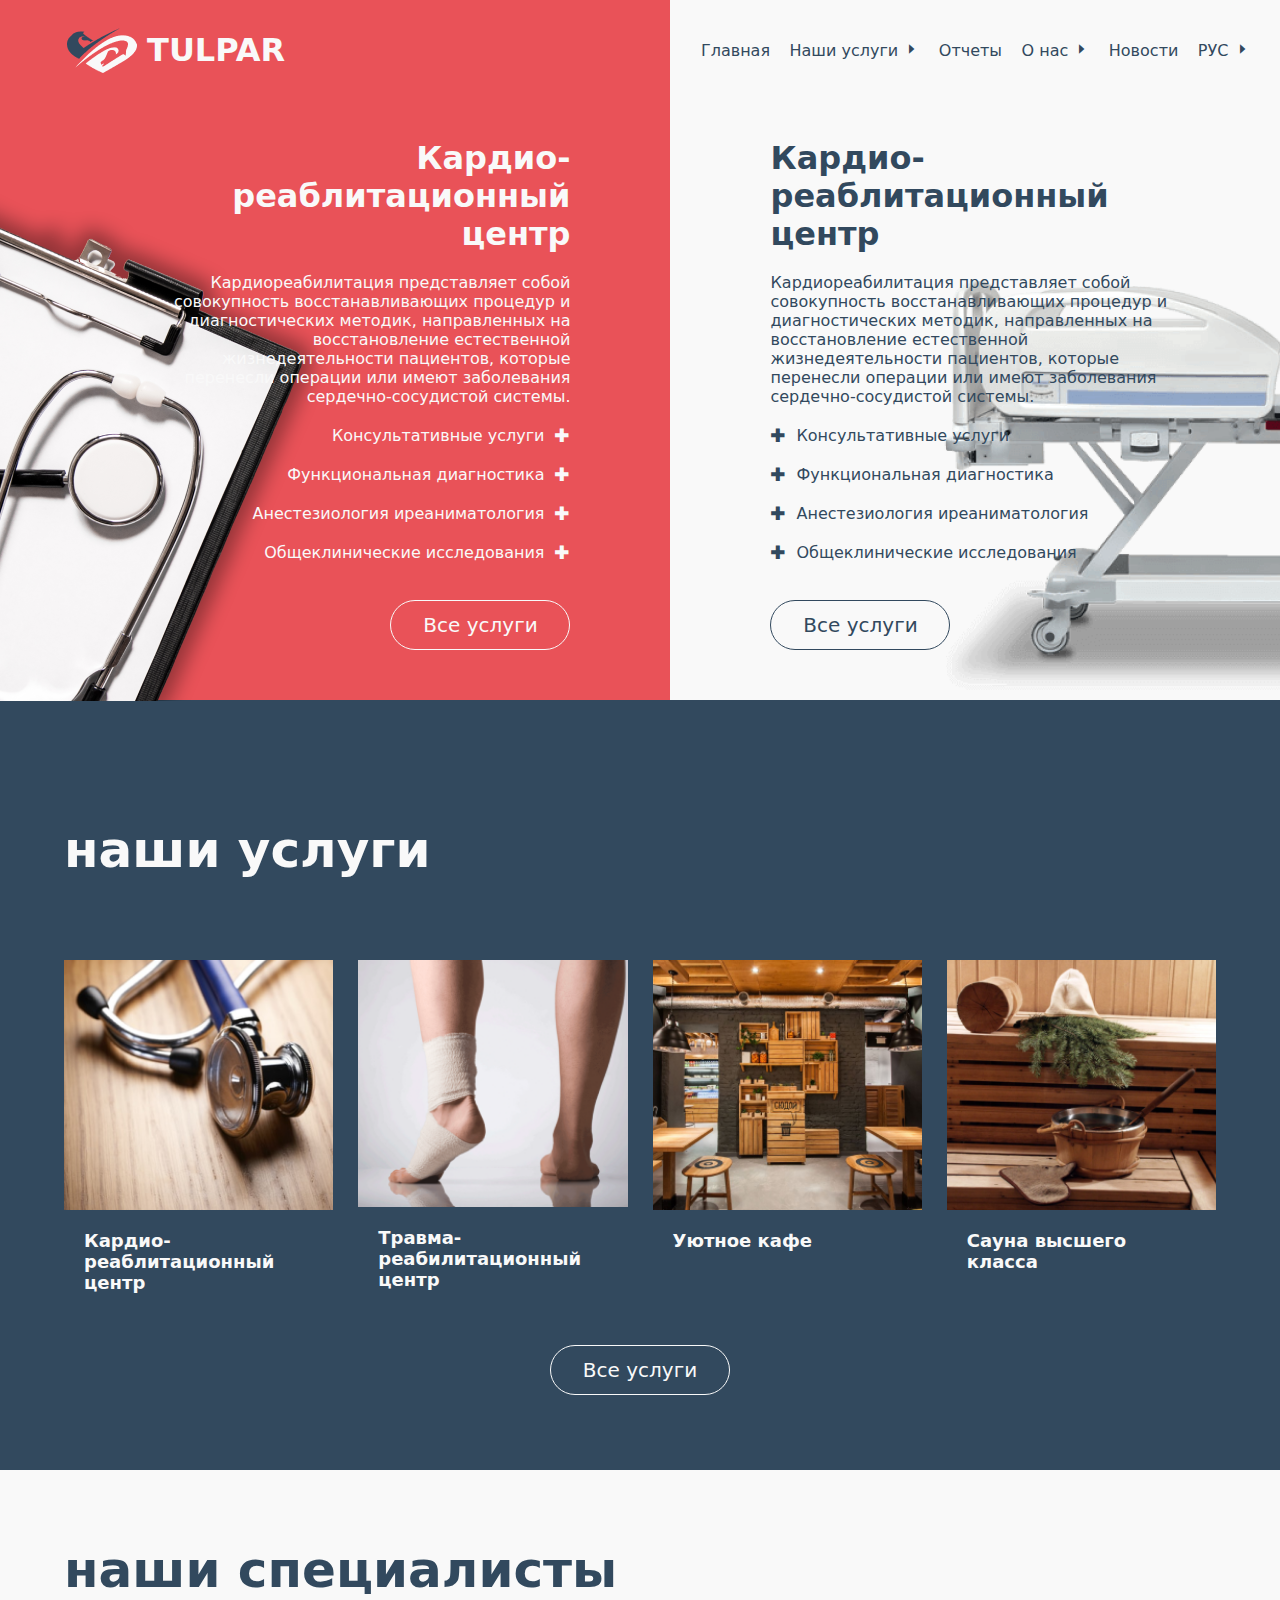
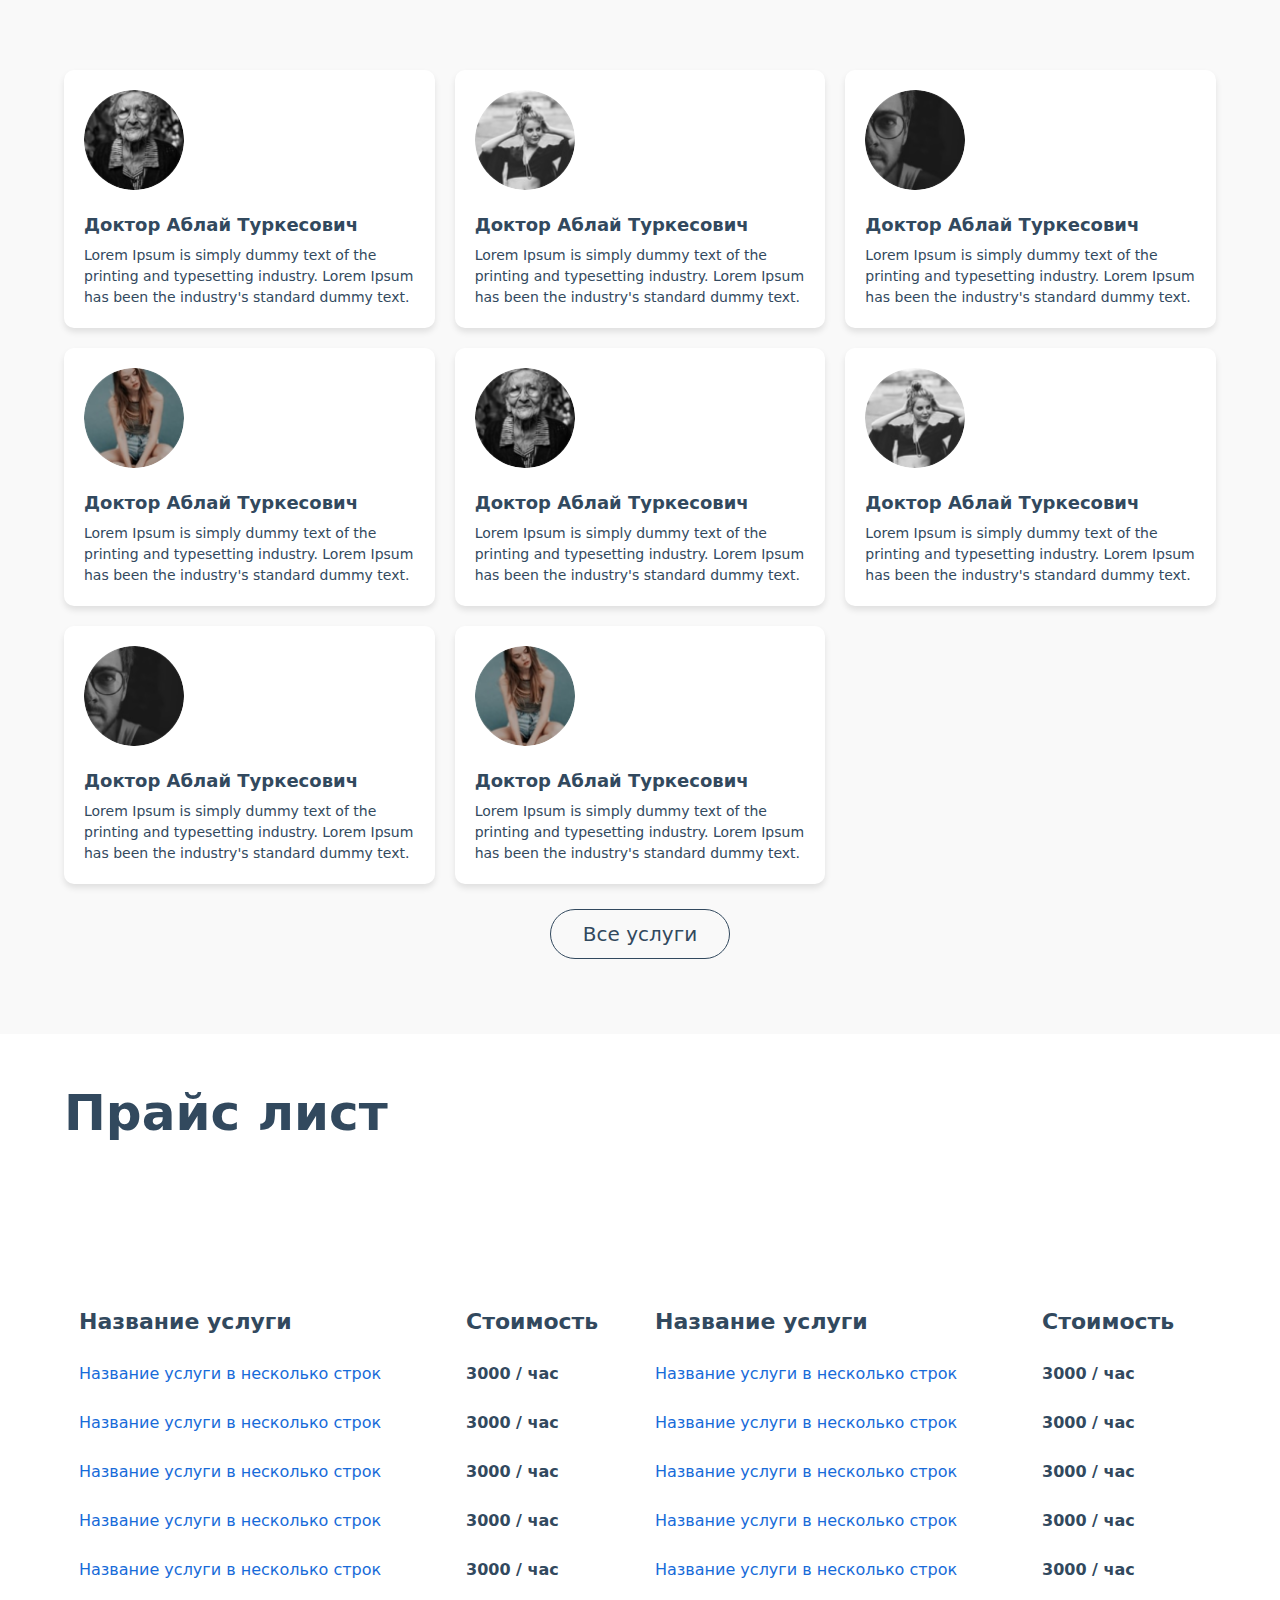
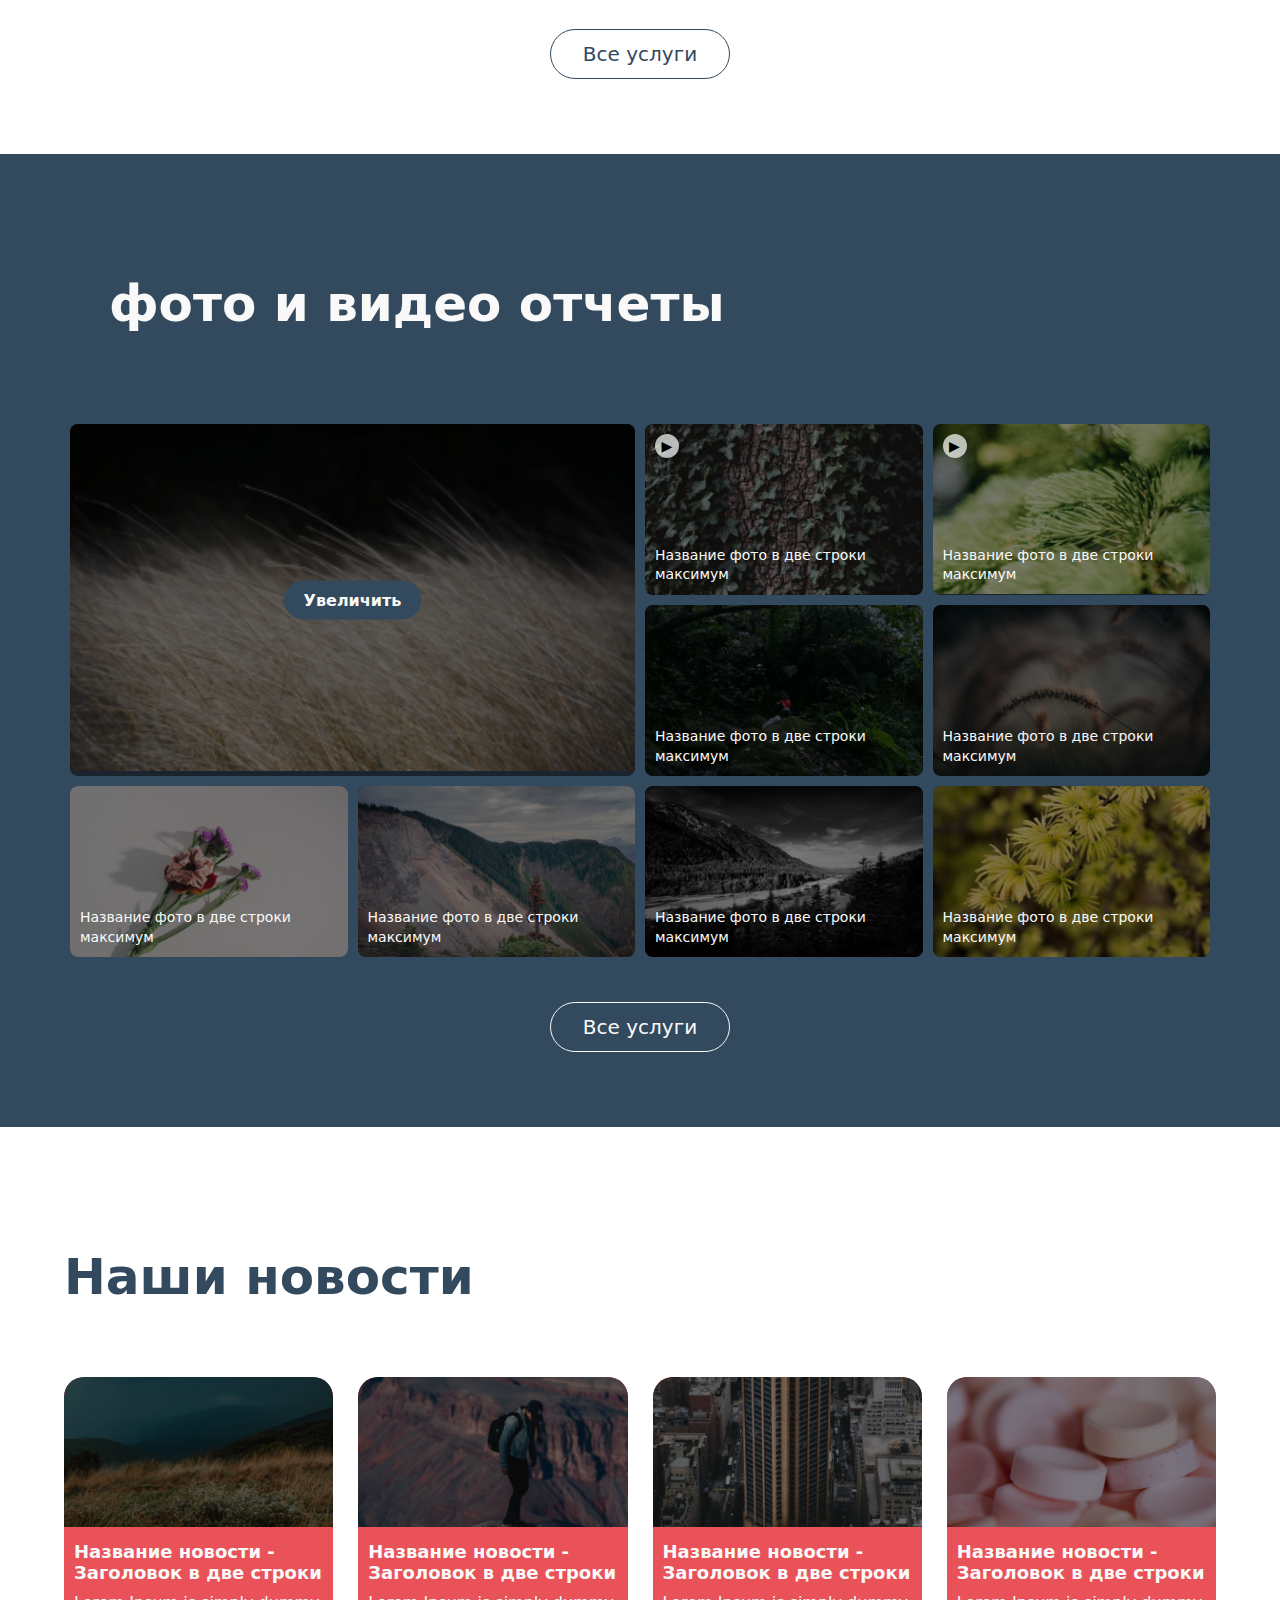
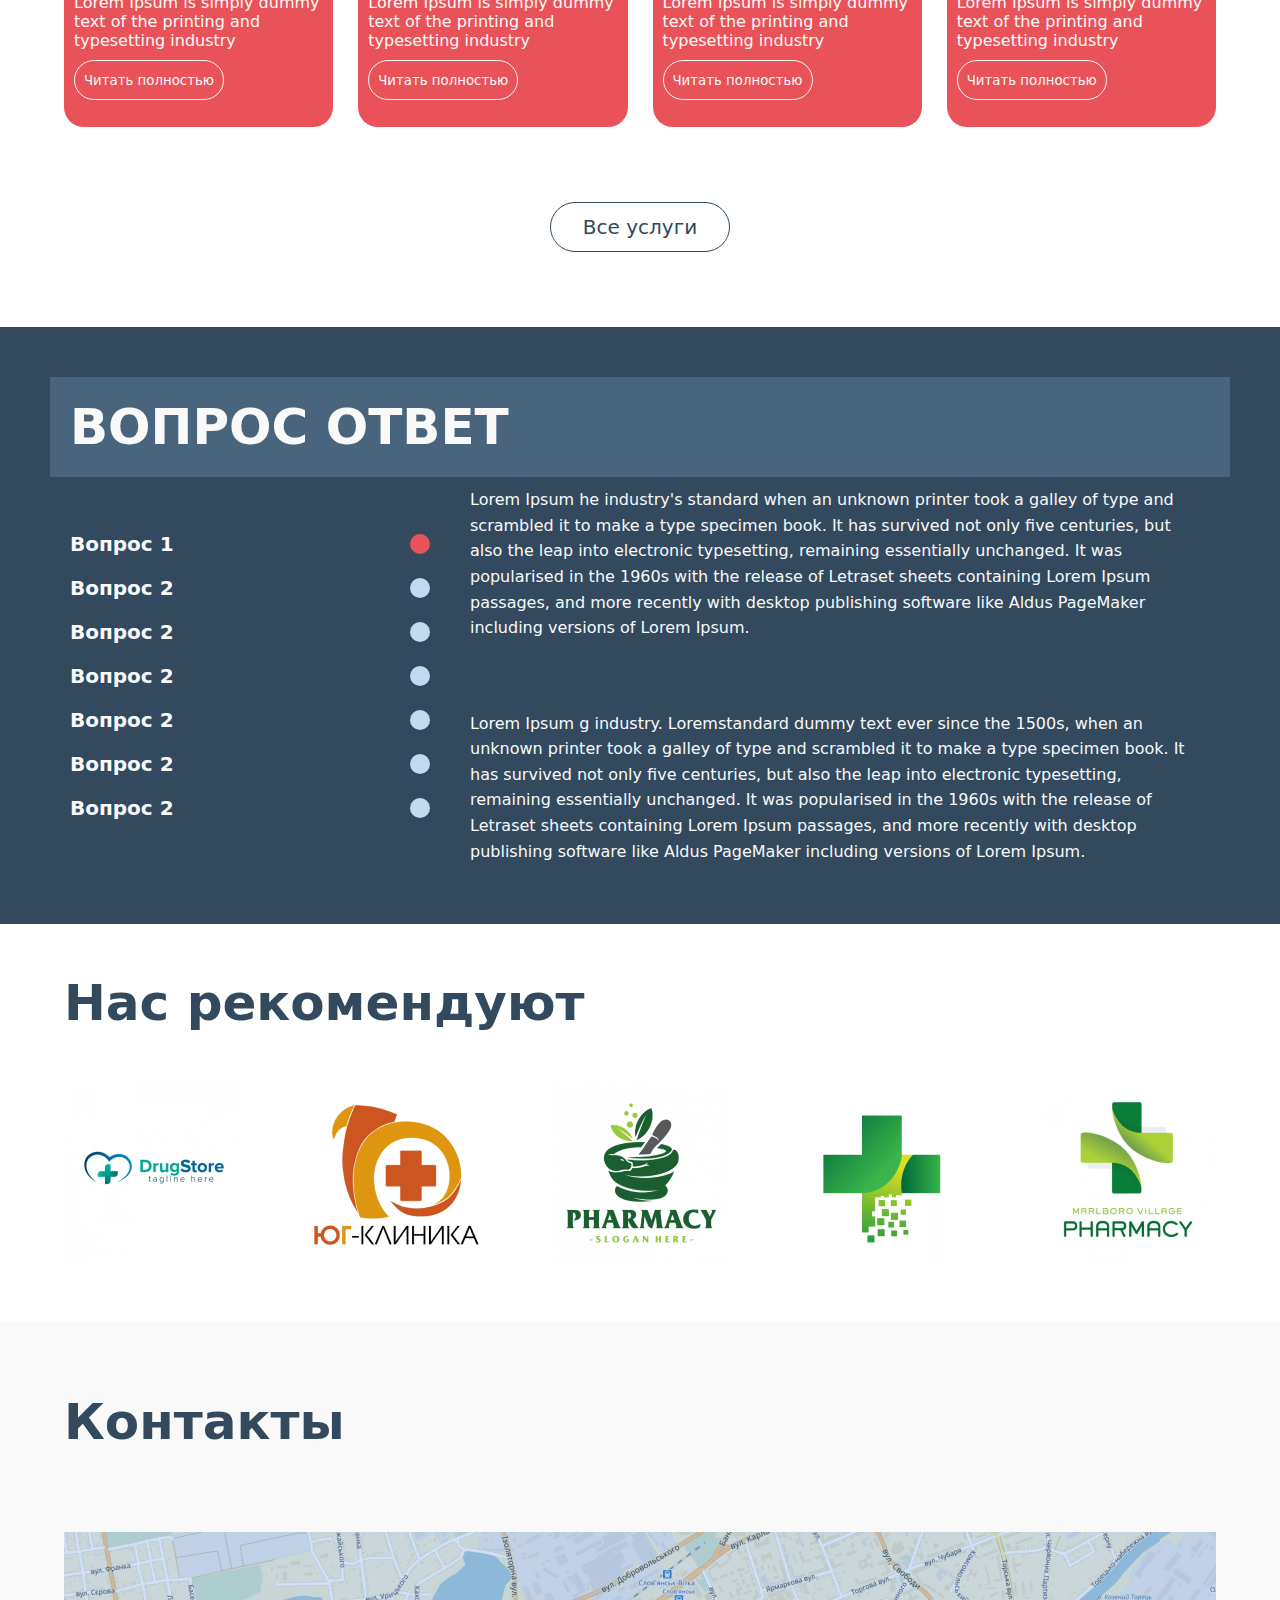
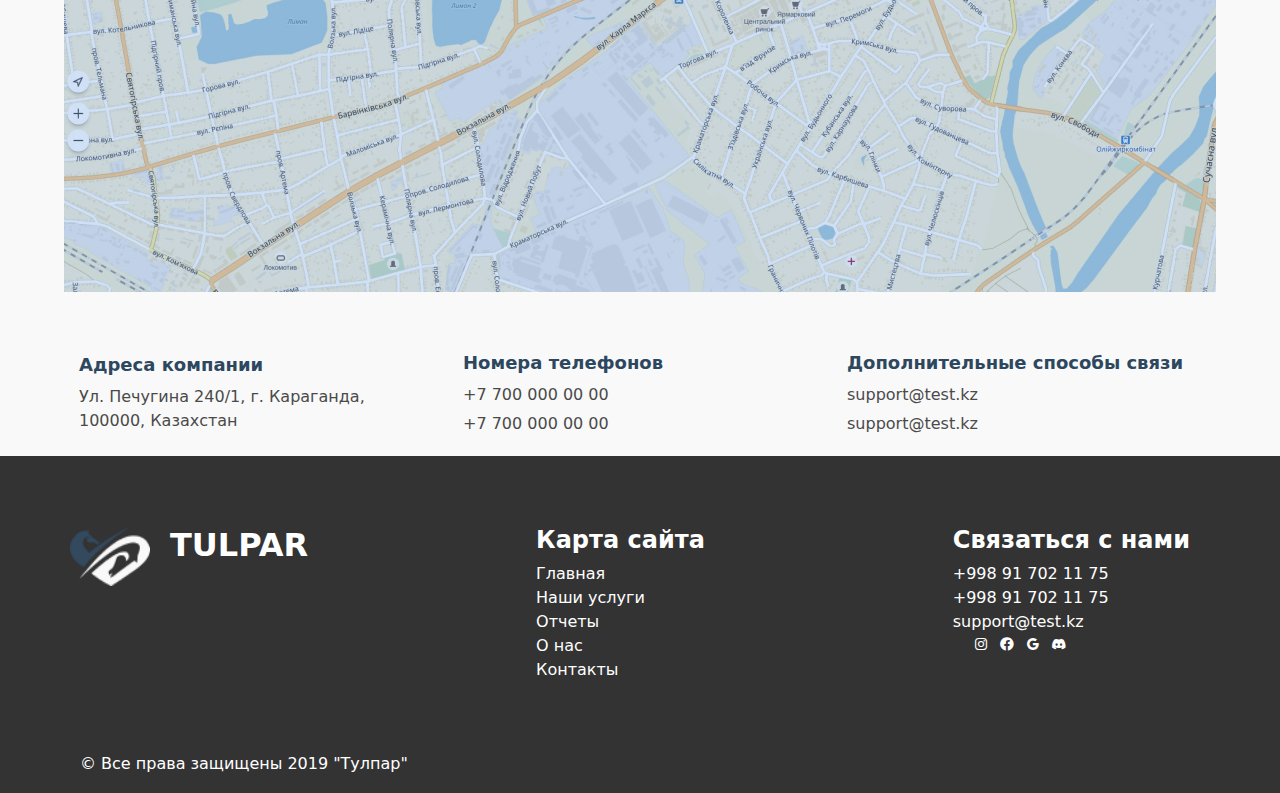
==== html/index.html @ 7dfa90ee "coment" ====
<!DOCTYPE html>
<html lang="en">

<head>
    <meta charset="UTF-8">
    <meta name="viewport" content="width=device-width, initial-scale=1.0">
    <title>TULPAR</title>
    <link rel="stylesheet" href="../css/main.css">
    <link rel="stylesheet" href="../css/header.css">
    <link rel="stylesheet" href="../css/head.css">
    <link rel="stylesheet" href="../css/footer.css">
    <link href='https://unpkg.com/boxicons@2.1.4/css/boxicons.min.css' rel='stylesheet'>
</head>

<body>

    <div class="headre-section placer">
        <div class="header-left-part placer">
            <img class="position-img" src="../img/header/head-book-img.png" alt="">
            <div class="header-left-part-head placer">
                <img src="../img/header/header-logo-img.png" alt="">
                <h1>TULPAR</h1>
            </div>
            <div class="header-left-part-main placer">
                <h1>
                    Кардио-реаблитационный <br>
                    центр
                </h1>
                <p>
                    Кардиореабилитация представляет собой <br>
                    совокупность восстанавливающих процедур и <br>
                    диагностических методик, направленных на <br>
                    восстановление естественной <br>
                    жизнедеятельности пациентов, которые <br>
                    перенесли операции или имеют заболевания <br>
                    сердечно-сосудистой системы.
                </p>
                <div class="header-left-part-main-p placer">Консультативные услуги<i class='bx bx-plus-medical'></i>
                </div>
                <div class="header-left-part-main-p placer">Функциональная диагностика<i class='bx bx-plus-medical'></i>
                </div>
                <div class="header-left-part-main-p placer">Анестезиология иреаниматология<i
                        class='bx bx-plus-medical'></i></div>
                <div class="header-left-part-main-p placer">Общеклинические исследования<i
                        class='bx bx-plus-medical'></i></div>
            </div>
            <div class="header-left-part-footer">
                <button class="header-left-part-footer-btn">
                    Все услуги
                </button>
            </div>
        </div>
        <div class="header-right-part placer">
            <img class="position-img" src="../img/header/head-table-img.png" alt="">
            <div class="header-right-part-header">
                <ul class="placer">
                    <a href="">Главная</a>
                    <a href="">Наши услуги <span><i class='bx bx-caret-right'></i></span></a>
                    <a href="">Отчеты</a>
                    <a href="">О нас <span><i class='bx bx-caret-right'></i></span></a>
                    <a href="">Новости</a>
                    <a href="">РУС <span><i class='bx bx-caret-right'></i></span></a>
                </ul>
            </div>
            <div class="header-right-part-main placer">
                <h1>
                    Кардио-реаблитационный <br>
                    центр
                </h1>
                <p>
                    Кардиореабилитация представляет собой <br>
                    совокупность восстанавливающих процедур и <br>
                    диагностических методик, направленных на <br>
                    восстановление естественной <br>
                    жизнедеятельности пациентов, которые <br>
                    перенесли операции или имеют заболевания <br>
                    сердечно-сосудистой системы.
                </p>
                <div class="header-right-part-main-p placer"><i class='bx bx-plus-medical'></i>Консультативные услуги
                </div>
                <div class="header-right-part-main-p placer"><i class='bx bx-plus-medical'></i>Функциональная
                    диагностика</div>
                <div class="header-right-part-main-p placer"><i class='bx bx-plus-medical'></i>Анестезиология
                    иреаниматология</div>
                <div class="header-right-part-main-p placer"><i class='bx bx-plus-medical'></i>Общеклинические
                    исследования</div>
            </div>
            <div class="header-right-part-footer">
                <button class="header-right-part-footer-btn">
                    Все услуги
                </button>
            </div>
        </div>
    </div>

    <main class="placer">
        <section class="our-services">
            <div class="our-services-header placer">
                <h1>
                    наши услуги
                </h1>
            </div>
            <div class="our-services-main placer">
                <div class="our-services-main-cards">
                    <img src="../img/services-img/kardio-servise-img.png" alt="">
                    <h1>
                        Кардио-реаблитационный<br>
                        центр
                    </h1>
                </div>
                <div class="our-services-main-cards">
                    <img src="../img/services-img/travma-servise-img.png" alt="">
                    <h1>
                        Травма-реабилитационный <br>
                        центр
                    </h1>
                </div>
                <div class="our-services-main-cards">
                    <img src="../img/services-img/Rectangle 52.png" alt="">
                    <h1>
                        Уютное кафе
                    </h1>
                </div>
                <div class="our-services-main-cards">
                    <img src="../img/services-img/sauna-servise-img.png" alt="">
                    <h1>
                        Сауна высшего класса
                    </h1>
                </div>
            </div>
            <div class="our-services-footer placer">
                <button class="our-services-footer-btn">
                    Все услуги
                </button>
            </div>
        </section>
        <section class="about-all-doctors">
            <div class="about-all-doctors-header placer">
                <h1>
                    наши специалисты
                </h1>
            </div>
            <div class="team-container">
                <div class="team-card">
                    <img src="../img/persons-img/Ellipse 11.png" alt="Profile">
                    <h3>Доктор Аблай Туркесович</h3>
                    <p>Lorem Ipsum is simply dummy text of the printing and typesetting industry. Lorem Ipsum has been
                        the industry's standard dummy text.</p>
                </div>
                <div class="team-card">
                    <img src="../img/persons-img/Ellipse 12.png" alt="Profile">
                    <h3>Доктор Аблай Туркесович</h3>
                    <p>Lorem Ipsum is simply dummy text of the printing and typesetting industry. Lorem Ipsum has been
                        the industry's standard dummy text.</p>
                </div>
                <div class="team-card">
                    <img src="../img/persons-img/Ellipse 13.png" alt="Profile">
                    <h3>Доктор Аблай Туркесович</h3>
                    <p>Lorem Ipsum is simply dummy text of the printing and typesetting industry. Lorem Ipsum has been
                        the industry's standard dummy text.</p>
                </div>
                <div class="team-card">
                    <img src="../img/persons-img/Ellipse 14.png" alt="Profile">
                    <h3>Доктор Аблай Туркесович</h3>
                    <p>Lorem Ipsum is simply dummy text of the printing and typesetting industry. Lorem Ipsum has been
                        the industry's standard dummy text.</p>
                </div>
                <div class="team-card">
                    <img src="../img/persons-img/Ellipse 11.png" alt="Profile">
                    <h3>Доктор Аблай Туркесович</h3>
                    <p>Lorem Ipsum is simply dummy text of the printing and typesetting industry. Lorem Ipsum has been
                        the industry's standard dummy text.</p>
                </div>
                <div class="team-card">
                    <img src="../img/persons-img/Ellipse 12.png" alt="Profile">
                    <h3>Доктор Аблай Туркесович</h3>
                    <p>Lorem Ipsum is simply dummy text of the printing and typesetting industry. Lorem Ipsum has been
                        the industry's standard dummy text.</p>
                </div>
                <div class="team-card">
                    <img src="../img/persons-img/Ellipse 13.png" alt="Profile">
                    <h3>Доктор Аблай Туркесович</h3>
                    <p>Lorem Ipsum is simply dummy text of the printing and typesetting industry. Lorem Ipsum has been
                        the industry's standard dummy text.</p>
                </div>
                <div class="team-card">
                    <img src="../img/persons-img/Ellipse 14.png" alt="Profile">
                    <h3>Доктор Аблай Туркесович</h3>
                    <p>Lorem Ipsum is simply dummy text of the printing and typesetting industry. Lorem Ipsum has been
                        the industry's standard dummy text.</p>
                </div>
            </div>
            <div class="about-all-doctors-footer placer">
                <button class="about-all-doctors-footer-btn">
                    Все услуги
                </button>
            </div>
        </section>
        <section class="Price-list">
            <div class="Price-list-header">
                <h1>
                    Прайс лист
                </h1>
            </div>
            <div class="Price-list-main ">
                <div class="table-container">
                    <table class="service-table">
                        <thead>
                            <tr>
                                <th>Название услуги</th>
                                <th>Стоимость</th>
                            </tr>
                        </thead>
                        <tbody>
                            <tr>
                                <td>Название услуги в несколько строк</td>
                                <td class="price">3000 / час</td>
                            </tr>
                            <tr>
                                <td>Название услуги в несколько строк</td>
                                <td class="price">3000 / час</td>
                            </tr>
                            <tr>
                                <td>Название услуги в несколько строк</td>
                                <td class="price">3000 / час</td>
                            </tr>
                            <tr>
                                <td>Название услуги в несколько строк</td>
                                <td class="price">3000 / час</td>
                            </tr>
                            <tr>
                                <td>Название услуги в несколько строк</td>
                                <td class="price">3000 / час</td>
                            </tr>
                        </tbody>
                    </table>

                    <table class="service-table">
                        <thead>
                            <tr>
                                <th>Название услуги</th>
                                <th>Стоимость</th>
                            </tr>
                        </thead>
                        <tbody>
                            <tr>
                                <td>Название услуги в несколько строк</td>
                                <td class="price">3000 / час</td>
                            </tr>
                            <tr>
                                <td>Название услуги в несколько строк</td>
                                <td class="price">3000 / час</td>
                            </tr>
                            <tr>
                                <td>Название услуги в несколько строк</td>
                                <td class="price">3000 / час</td>
                            </tr>
                            <tr>
                                <td>Название услуги в несколько строк</td>
                                <td class="price">3000 / час</td>
                            </tr>
                            <tr>
                                <td>Название услуги в несколько строк</td>
                                <td class="price">3000 / час</td>
                            </tr>
                        </tbody>
                    </table>
                </div>
            </div>
            <div class="Price-list-footer placer">
                <button class="Price-list-footer-btn">
                    Все услуги
                </button>
            </div>
        </section>
        <section class="foto-and-video">
            <div class="foto-and-video-header placer">
                <h1>
                    фото и видео отчеты
                </h1>
            </div>
            <div class="foto-and-video-main">
                <div class="grid-container">
                    <div class="grid-item enlarged">
                        <img src="../img/foto and video ochot/Rectangle 53.png" alt="Image 1">
                        <div class="enlarge-button">Увеличить</div>
                    </div>
                    <div class="grid-item">
                        <img src="../img/foto and video ochot/Rectangle 59.png" alt="Image 2">
                        <div class="play-icon"></div>
                        <div class="content">Название фото в две строки максимум</div>
                    </div>
                    <div class="grid-item">
                        <img src="../img/foto and video ochot/Rectangle 58.png" alt="Image 3">
                        <div class="play-icon"></div>
                        <div class="content">Название фото в две строки максимум</div>
                    </div>
                    <div class="grid-item">
                        <img src="../img/foto and video ochot/Rectangle 57.png" alt="Image 4">
                        <div class="content">Название фото в две строки максимум</div>
                    </div>
                    <div class="grid-item">
                        <img src="../img/foto and video ochot/Rectangle 60.png" alt="Image 5">
                        <div class="content">Название фото в две строки максимум</div>
                    </div>
                    <div class="grid-item">
                        <img src="../img/foto and video ochot/Rectangle 61.png" alt="Image 6">
                        <div class="content">Название фото в две строки максимум</div>
                    </div>
                    <div class="grid-item">
                        <img src="../img/foto and video ochot/Rectangle 62.png" alt="Image 7">
                        <div class="content">Название фото в две строки максимум</div>
                    </div>
                    <div class="grid-item">
                        <img src="../img/foto and video ochot/Rectangle 63.png" alt="Image 8">
                        <div class="content">Название фото в две строки максимум</div>
                    </div>
                    <div class="grid-item">
                        <img src="../img/foto and video ochot/Rectangle 64.png" alt="Image 9">
                        <div class="content">Название фото в две строки максимум</div>
                    </div>
                </div>
            </div>
            <div class="foto-and-video-footer placer">
                <button class="foto-and-video-footer-btn">
                    Все услуги
                </button>
            </div>
        </section>
        <section class="news-section">
            <div class="news-section-header placer">
                <h1>
                    Наши новости
                </h1>
            </div>
            <div class="news-section-main placer">
                <div class="news-section-main-cards">
                    <div class="news-section-main-in-cards-head">
                        <img src="../img/news/Rectangle 50 (3).png" alt="">
                    </div>
                    <div class="news-section-main-in-cards-main">
                        <h1>
                            Название новости -
                            Заголовок в две строки
                        </h1>
                        <p>
                            Lorem Ipsum is simply dummy text of 
                            the printing and typesetting industry
                        </p>
                        <button class="news-section-main-in-cards-main-btn">
                                Читать полностью
                        </button>
                    </div>
                </div>
                <div class="news-section-main-cards">
                    <div class="news-section-main-in-cards-head">
                        <img src="../img/news/Rectangle 50 (1).png" alt="">
                    </div>
                    <div class="news-section-main-in-cards-main">
                        <h1>
                            Название новости -
                            Заголовок в две строки
                        </h1>
                        <p>
                            Lorem Ipsum is simply dummy text of 
                            the printing and typesetting industry
                        </p>
                        <button class="news-section-main-in-cards-main-btn">
                                Читать полностью
                        </button>
                    </div>
                </div>
                <div class="news-section-main-cards">
                    <div class="news-section-main-in-cards-head">
                        <img src="../img/news/Rectangle 50 (2).png" alt="">
                    </div>
                    <div class="news-section-main-in-cards-main">
                        <h1>
                            Название новости -
                            Заголовок в две строки
                        </h1>
                        <p>
                            Lorem Ipsum is simply dummy text of 
                            the printing and typesetting industry
                        </p>
                        <button class="news-section-main-in-cards-main-btn">
                                Читать полностью
                        </button>
                    </div>
                </div>
                <div class="news-section-main-cards">
                    <div class="news-section-main-in-cards-head">
                        <img src="../img/news/Rectangle 50.png" alt="">
                    </div>
                    <div class="news-section-main-in-cards-main">
                        <h1>
                            Название новости -
                            Заголовок в две строки
                        </h1>
                        <p>
                            Lorem Ipsum is simply dummy text of 
                            the printing and typesetting industry
                        </p>
                        <button class="news-section-main-in-cards-main-btn">
                                Читать полностью
                        </button>
                    </div>
                </div>
            </div>
            <div class="news-section-footer placer">
                <button class="Price-list-footer-btn">
                    Все услуги
                </button>
            </div>
        </section>
        <section class="question-and-ansvers">
                <div class="question-and-ansvers-header placer">
                    <h1>
                        ВОПРОС ОТВЕТ
                    </h1>
                </div>
                <div class="question-and-ansvers-main placer">
                    <div class="questions">
                        <div class="question">
                            <span>Вопрос 1</span>
                            <span class="icon red"></span>
                        </div>
                        <div class="question">
                            <span>Вопрос 2</span>
                            <span class="icon gray"></span>
                        </div>
                        <div class="question">
                            <span>Вопрос 2</span>
                            <span class="icon gray"></span>
                        </div>
                        <div class="question">
                            <span>Вопрос 2</span>
                            <span class="icon gray"></span>
                        </div>
                        <div class="question">
                            <span>Вопрос 2</span>
                            <span class="icon gray"></span>
                        </div>
                        <div class="question">
                            <span>Вопрос 2</span>
                            <span class="icon gray"></span>
                        </div>
                        <div class="question">
                            <span>Вопрос 2</span>
                            <span class="icon gray"></span>
                        </div>
                    </div>
                    <div class="answers">
                        <p>Lorem Ipsum he industry's standard  when an unknown printer took a galley of type and scrambled it to make a type specimen book. It has survived not only five centuries, but also the leap into electronic typesetting, remaining essentially unchanged. It was popularised in the 1960s with the release of Letraset sheets containing Lorem Ipsum passages, and more recently with desktop publishing software like Aldus PageMaker including versions of Lorem Ipsum.</p>
                        <p>Lorem Ipsum g industry. Loremstandard dummy text ever since the 1500s, when an unknown printer took a galley of type and scrambled it to make a type specimen book. It has survived not only five centuries, but also the leap into electronic typesetting, remaining essentially unchanged. It was popularised in the 1960s with the release of Letraset sheets containing Lorem Ipsum passages, and more recently with desktop publishing software like Aldus PageMaker including versions of Lorem Ipsum.</p>
                    </div>
                </div>
        </section>
        <section class="We-are-recommended">
            <div class="We-are-recommended-header">
                <h1>
                    Нас рекомендуют
                </h1>
            </div>
            <div class="We-are-recommended-main placer">
                <img src="../img/recomend/image 2 (1).png" alt="">
                <img src="../img/recomend/image 3.png" alt="">
                <img src="../img/recomend/image 4.png" alt="">
                <img src="../img/recomend/image 5 (2).png" alt="">
                <img src="../img/recomend/image 6.png" alt="">
            </div>
        </section>
        <section class="map">
            <div class="map-header placer">
                <h1>
                    Контакты
                </h1>
            </div>
            <div class="map-main">
                <img src="../img/map/Rectangle 39.png" alt="">
            </div>
            <div class="map-footer placer">
                <div class="contact-container placer">
                    <div class="contact-column">
                        <h3>Адреса компании</h3>
                        <p>Ул. Печугина 240/1, г. Караганда,<br>100000, Казахстан</p>
                    </div>
                    <div class="contact-column">
                        <h3>Номера телефонов</h3>
                        <p>+7 700 000 00 00</p>
                        <p>+7 700 000 00 00</p>
                    </div>
                    <div class="contact-column">
                        <h3>Дополнительные способы связи</h3>
                        <p>support@test.kz</p>
                        <p>support@test.kz</p>
                    </div>
                </div>
            </div>
        </section>
    </main>

    <footer class="placer">
        <div class="container">
            <div class="logo">
                <img src="../img/header/header-logo-img.png" alt="Tulpar Logo">
                <h1>TULPAR</h1>
            </div>
            <div class="site-map">
                <h2>Карта сайта</h2>
                <ul>
                    <li><a href="#">Главная</a></li>
                    <li><a href="#">Наши услуги</a></li>
                    <li><a href="#">Отчеты</a></li>
                    <li><a href="#">О нас</a></li>
                    <li><a href="#">Контакты</a></li>
                </ul>
            </div>
            <div class="contact">
                <h2>Связаться с нами</h2>
                <ul>
                    <li><a href="tel:+">+998 91 702 11 75</a></li>
                    <li><a href="tel:+77000000000">+998 91 702 11 75</a></li>
                    <li><a href="mailto:support@test.kz">support@test.kz</a></li>
                </ul>
                <div class="social-media">
                    <ul>
                        <li><a href="#"><i class='bx bxl-instagram'></i></a></li>
                        <li><a href="#"><i class='bx bxl-facebook-circle'></i></a></li>
                        <li><a href="#"><i class='bx bxl-google'></i></a></li>
                        <li><a href="#"><i class='bx bxl-discord-alt'></i></a></li>
                    </ul>
                </div>
            </div>
        </div>
        <div class="copyright">
            <p>&copy; Все права защищены 2019 "Тулпар"</p>
        </div>
    </footer>
    </footer>

</body>

</html>
---- css/main.css ----
* {
    margin: 0;
    padding: 0;
    box-sizing: border-box;
    font-family: system-ui, -apple-system, BlinkMacSystemFont, 'Segoe UI', Roboto, Oxygen, Ubuntu, Cantarell, 'Open Sans', 'Helvetica Neue', sans-serif;
}

:root {
    --color-white-1: #F9F9F9;
    --color-white-2: #F3F5FA;
    --color-white-3: #C5D9F3;
    --color-red-1: #E95258;
    --color-lightr-blue: #49647D;
    --color-darck-blue-1: #32495E;
    --color-darck-blue-3: #176BD9;
    --color-liner-1: linear-gradient(0deg #222AE2, 100deg #00D1FF);
    --color-liner-2: linear-gradient(0deg #1D44A0, 100deg #99DBFF);
}

.placer {
    display: flex;
    align-items: center;
    justify-content: center;
}

/*   FATHER CLASS START */

.our-services {
    max-width: 1400px;
    width: 100%;
    height: auto;
    padding: 50px 0px;
    justify-content: space-between;
    background-color: var(--color-darck-blue-1);
}

.about-all-doctors,
.map {
    max-width: 1400px;
    width: 100%;
    background-color: var(--color-white-1);
    padding: 0px 0px 50px 0px;
}

.Price-list,
.news-section,
.We-are-recommended {
    max-width: 1400px;
    margin-top: 50px;
    width: 100%;
    padding: 0px 0px 50px 0px;
}

.foto-and-video,
.question-and-ansvers {
    max-width: 1400px;
    width: 100%;
    height: auto;
    padding: 50px 50px;
    display: flex;
    flex-direction: column;
    background-color: var(--color-darck-blue-1);
}

/*    FATHER CLASS END*/

/*     HEADER SECTION SATART    */

.our-services-header,
.foto-and-video-header,
.about-all-doctors-header,
.Price-list-header,
.news-section-header,
.We-are-recommended-header,
.map-header {
    width: 90%;
    height: 200px;
    justify-content: start;
    color: var(--color-white-1);
}

.question-and-ansvers-header{
    width: 100%;
    height: 100px;
    background-color: var(--color-lightr-blue);
    color: var(--color-white-1);
    justify-content: start;
    padding: 0px 20px;
}

.We-are-recommended-header{
    height: 100px;
}

.our-services-header h1,
.about-all-doctors-header h1,
.Price-list-header h1,
.foto-and-video-header h1,
.news-section-header h1,
.question-and-ansvers-header h1,
.We-are-recommended-header h1,
.map-header h1 {
    font-size: 50px;
}

.about-all-doctors-header h1,
.Price-list-header h1,
.news-section-header h1,
.We-are-recommended-header h1,
.map-header h1 {
    color: var(--color-darck-blue-1);
}

/*     HEADER SECTION END       */

/*     MAIN SECTION START       */

main {
    flex-direction: column;
}

.our-services-main,
.Price-list-main,
.news-section-main,
.We-are-recommended-main,
.map-main {
    width: 90%;
    height: auto;
    padding: 10px 0px;
    gap: 25px;
}

.news-section-main{
    padding: 0px 0px 50px;
}

.our-services-main-cards,
.news-section-main-cards {
    width: 300px;
    height: 350px;
    display: flex;
    flex-direction: column;
    position: relative;
}

.news-section-main-cards{
    background-color: var(--color-red-1);
}

.our-services-main-cards img,
.news-section-main-in-cards-head img,
.map-main img {
    object-fit: cover;
    width: 100%;
    height: 250px;
}

.map-main img{
    height: 360px;
}

.our-services-main-cards h1 {
    font-size: 18px;
    padding: 20px;
    color: var(--color-white-1);
}

.our-srvices-main-cards-zindex-2 h1 {
    width: 100%;
    height: 200px;
    background-color: red;
}

.question-and-ansvers-main {
    padding: 0px 20px;
    color: var(--color-white-1);
}

.We-are-recommended-main{
    justify-content: space-between;
}


/*     MAIN SECTION END         */

/*    FOOTER SECTION START      */

.our-services-footer,
.about-all-doctors-footer,
.about-all-doctors-footer,
.Price-list-footer,
.foto-and-video-footer,
.news-section-footer,
.map-footer {
    width: 100%;
    height: 100px;
}

.header-left-part-footer,
.header-right-part-footer {
    height: 100px;
    width: 100%;
    padding: 0px 100px;
}

.header-left-part-footer-btn,
.header-right-part-footer-btn,
.our-services-footer-btn,
.about-all-doctors-footer-btn,
.foto-and-video-footer-btn,
.Price-list-footer-btn {
    width: 180px;
    height: 50px;
    border: none;
    border: 1px solid var(--color-white-1);
    color: var(--color-white-1);
    background: none;
    border-radius: 25px;
    font-size: 20px;
    font-weight: 500;
    transition: 0.5s ease;
    cursor: pointer;
}

.header-right-part-footer-btn,
.about-all-doctors-footer-btn {
    color: var(--color-darck-blue-1);
    border: 1px solid var(--color-darck-blue-1);
}

.header-right-part-footer-btn:hover,
.about-all-doctors-footer-btn:hover,
.Price-list-footer-btn:hover {
    background-color: var(--color-darck-blue-1);
    color: var(--color-white-1);
}

.header-left-part-footer-btn:hover {
    background-color: var(--color-white-1);
    color: var(--color-red-1);
}

.our-services-footer-btn:hover,
.foto-and-video-footer-btn:hover {
    background-color: var(--color-white-1);
    color: var(--color-darck-blue-1);
}

/*    FOOTER SECTION END        */

section {
    display: flex;
    flex-direction: column;
    align-items: center;
    justify-self: center;
}

/*   price list main section start */

.team-container {
    display: grid;
    grid-template-columns: repeat(auto-fit, minmax(300px, 1fr));
    gap: 20px;
    width: 90%;
}

.team-card {
    background: #fff;
    border-radius: 10px;
    box-shadow: 0 4px 6px rgba(0, 0, 0, 0.1);
    padding: 20px;
    transition: transform 0.3s ease;
}

.team-card:hover {
    transform: translateY(-5px);
    cursor: pointer;
}

.team-card img {
    width: 100px;
    height: 100px;
    border-radius: 50%;
    object-fit: cover;
    margin-bottom: 10px;
}

.team-card h3 {
    font-size: 18px;
    margin: 10px 0;
    color: var(--color-darck-blue-1);
}

.team-card p {
    font-size: 14px;
    color: var(--color-darck-blue-1);
    line-height: 1.5;
}

.about-all-doctors-footer-btn,
.Price-list-footer-btn {
    border: 1px solid var(--color-darck-blue-1);
    color: var(--color-darck-blue-1);
    cursor: pointer;
}

.table-container {
    display: flex;
    justify-content: space-between;
}

.service-table {
    width: 100%;
    max-width: 50%;
    border-collapse: collapse;
    color: var(--color-darck-blue-1);
}

.service-table th,
.service-table td {
    flex: 1;
    padding: 15px;
    text-align: left;
}

.service-table th {
    font-size: 22px;
    font-weight: bold;
}

.service-table td {
    font-size: 16px;
    font-weight: 500;
    color: var(--color-darck-blue-3);
}

.service-table .price {
    font-weight: bold;
    color: var(--color-darck-blue-1);
}

/*   price list main section end */

/*   foto and video main section start*/

.grid-container {
    display: grid;
    grid-template-columns: repeat(4, 1fr);
    gap: 10px;
    padding: 20px;
}

.grid-item {
    position: relative;
    background: rgba(0, 0, 0, 0.5);
    border-radius: 8px;
    overflow: hidden;
}

.grid-item img {
    width: 100%;
    height: auto;
    display: block;
    filter: brightness(50%);
    transition: 0.5s ease;
}

.grid-item img:hover {
    filter: brightness(100%);
    cursor: pointer;
}

.grid-item .content {
    position: absolute;
    bottom: 10px;
    left: 10px;
    right: 10px;
    font-size: 14px;
    line-height: 1.4;
    color: var(--color-white-1);
}

.grid-item .play-icon {
    position: absolute;
    top: 10px;
    left: 10px;
    width: 24px;
    height: 24px;
    background-color: rgba(255, 255, 255, 0.7);
    border-radius: 50%;
    display: flex;
    align-items: center;
    justify-content: center;
}

.grid-item .play-icon::before {
    content: '▶';
    color: #000;
    font-size: 14px;
}

.grid-item.enlarged {
    grid-column: span 2;
    grid-row: span 2;
}

.grid-item.enlarged .enlarge-button {
    position: absolute;
    top: 50%;
    left: 50%;
    transform: translate(-50%, -50%);
    padding: 10px 20px;
    background: var(--color-darck-blue-1);
    border-radius: 20px;
    color: var(--color-white-1);
    font-size: 16px;
    font-weight: bold;
    text-align: center;
    cursor: pointer;
}

/*   foto and video mina section end  */

.news-section-main-cards{
    border-radius: 20px;
    transition: 0.5s ease;
}

.news-section-main-cards:hover{
    border-radius: 0px;
    margin-top: -10px;
}

.news-section-main-cards:hover .news-section-main-in-cards-head img{
    border-radius: 0px;
    height: 170px;
    filter: brightness(100%);
}

.news-section-main-in-cards-head img{
    height: 150px;
    filter: brightness(50%);
    transition: 0.5s ease;
    border-radius: 20px 20px 0px 0px;
}

.news-section-main-in-cards-main {
    color: var(--color-white-1);
    padding: 10px;
    display: flex;
    flex-direction: column;
    gap: 10px;
}

.news-section-main-in-cards-main h1{
    font-size: 18px;
}

.news-section-main-in-cards-main p{
    font-size: 16px;
}

.news-section-main-in-cards-main-btn{
    width: 150px;
    height: 40px;
    background: none;
    border: 1px solid var(--color-white-1);
    border-radius: 20px;
    color: var(--color-white-1);
    transition: 0.5s ease;
}

.news-section-main-in-cards-main-btn:hover{
    background-color: var(--color-white-1);
    color: var(--color-red-1);
    cursor: pointer;
}


.header {
    text-align: center;
    font-size: 24px;
    font-weight: bold;
    background-color: #3D5B78;
    padding: 15px;
    border-radius: 5px;
}

.content {
    display: flex;
    margin-top: 20px;
}

.questions {
    flex: 1;
    margin-right: 20px;
}

.answers {
    flex: 2;
    padding: 0px 20px;
    gap: 50px;
    display: flex;
    flex-direction: column;
}

.question {
    display: flex;
    justify-content: space-between;
    align-items: center;
    padding: 10px 0;
}

.question span{
    font-size: 20px;
    font-weight: 700;
}


.question .icon {
    width: 20px;
    height: 20px;
    border-radius: 50%;
    cursor: pointer;
    transition: 0.5s ease;
}

.question .icon:hover{
    transform: scale(2);
    background: var(--color-darck-blue-1);
}

.question .icon.red {
    background-color: var(--color-red-1);
}

.question .icon.gray {
    background-color: var(--color-white-3);
}

.answers p {
    margin: 10px 0;
    line-height: 1.6;
}

.contact-container {
    display: flex;
    justify-content: space-between;
    max-width: 1400px;
    width: 90%;
    margin: 50px auto;
    padding: 100px 0 20px 0;
    border-radius: 5px;
}

.contact-column {
    flex: 1;
    margin: 0 15px;
}

.contact-column h3 {
    font-size: 18px;
    color: #2D475F;
    margin-bottom: 10px;
}

.contact-column p {
    font-size: 16px;
    color: #4A4A4A;
    margin: 5px 0;
    line-height: 1.5;
}
---- css/header.css ----
.headre-section {
    width: 100%;
    height: 700px;
    max-width: 1400px;
    background-color: red;
    margin: auto;
    transition: 0.5s ease;
}

.header-left-part,
.header-right-part {
    flex: 1;
    height: 100%;
    background-color: var(--color-red-1);
    position: relative;
    transition: 0.5s ease;
}

.header-left-part:hover{
    flex: 1.1;
}

.header-right-part:hover{
    flex: 1.1;
}

.header-left-part .position-img {
    position: absolute;
    left: 0;
    top: 20.5%;
    z-index: 0;
}

.header-right-part .position-img {
    position: absolute;
    right: 0;
    top: 30%;
    z-index: 0;
}

.header-left-part {
    flex-direction: column;
    justify-content: space-between;
    align-items: end;
    text-align: end;
    color: var(--color-white-1);
}

.header-right-part {
    flex-direction: column;
    justify-content: space-between;
    background-color: var(--color-white-1);
}

.header-left-part-head,
header-right-part-head {
    width: 90%;
    height: 100px;
    gap: 10px;
    color: var(--color-white-1);
    justify-content: start;
}

.header-right-part-header {
    width: 90%;
    height: 100px;
}

.header-right-part-header ul {
    width: 100%;
    height: 100%;
    justify-content: space-between;
    align-items: center;
}

.header-right-part-header ul a {
    text-decoration: none;
    color: var(--color-darck-blue-1);
    font-weight: 500;
}
---- css/head.css ----
.header-left-part-main,
.header-right-part-main {
    align-items: end;
    flex-direction: column;
    gap: 20px;
    padding: 0px 100px;
    z-index: 1;
}

.header-right-part-main {
    align-items: start;
    width: 100%;
    color: var(--color-darck-blue-1);
}

.header-left-part-main-p,
.header-right-part-main-p {
    gap: 10px;
    font-weight: 200;
}
---- css/footer.css ----
footer {
    background-color: #333;
    color: #fff;
    padding: 20px 0;
    flex-direction: column;
}

.container {
    max-width: 1400px;
    width: 100%;
    padding: 50px 70px;
    margin: 0 auto;
    display: flex;
    justify-content: space-between;
}

.logo{
    display: flex;
    gap: 20px;
}

.logo img {
    width: 80px;
    height: 60px;
}

.site-map,
.contact,
.social-media {
    margin: 0 20px;
}

.site-map h2,
.contact h2 {
    margin-bottom: 10px;
}

.site-map ul,
.contact ul {
    list-style: none;
    padding: 0;
}

.site-map ul li,
.contact ul li {
    margin-bottom: 5px;
}

.site-map ul li a,
.contact ul li a {
    color: #fff;
    text-decoration: none;
}

.social-media ul {
    list-style: none;
    padding: 0;
    display: flex;
}

.social-media ul li {
    margin-right: 10px;
}

.social-media ul li a {
    color: #fff;
    text-decoration: none;
}

.copyright {
    max-width: 1400px;
    width: 100%;
    margin-top: 20px;
    padding: 0px 80px;
}
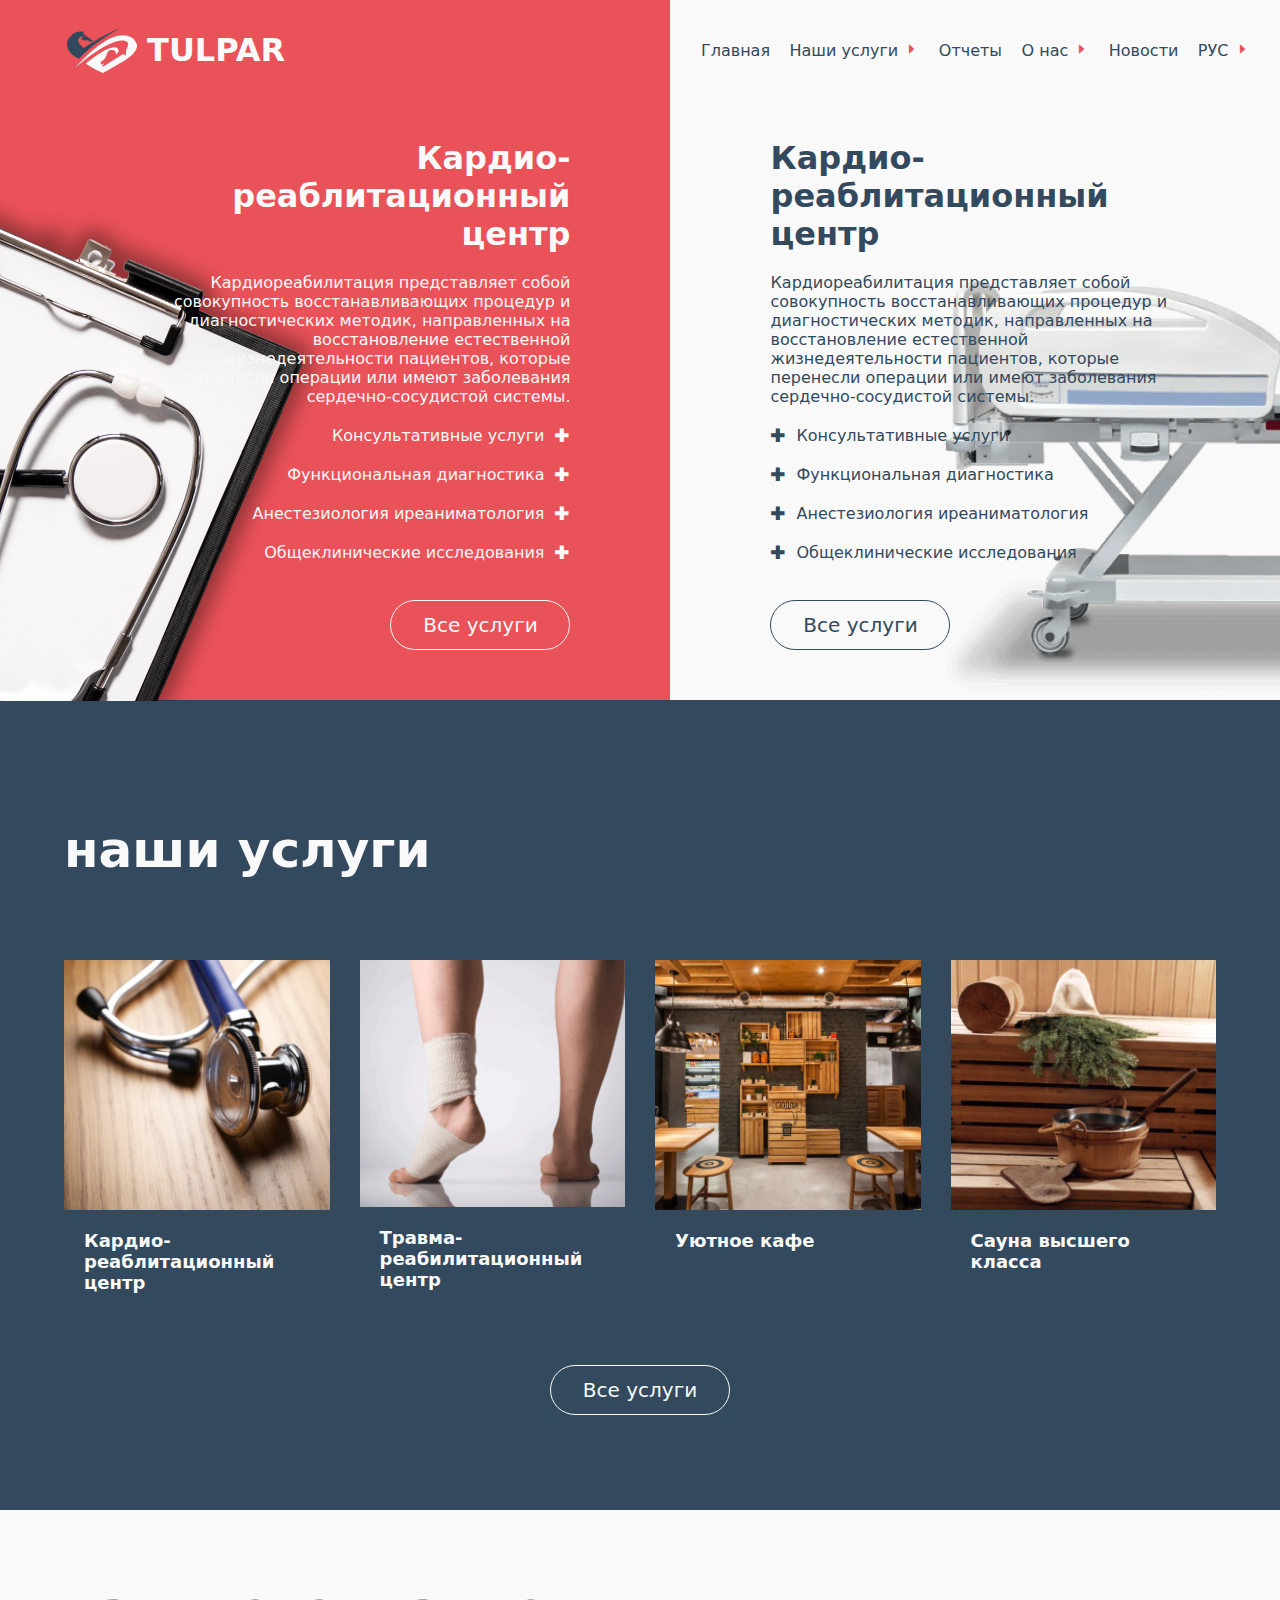
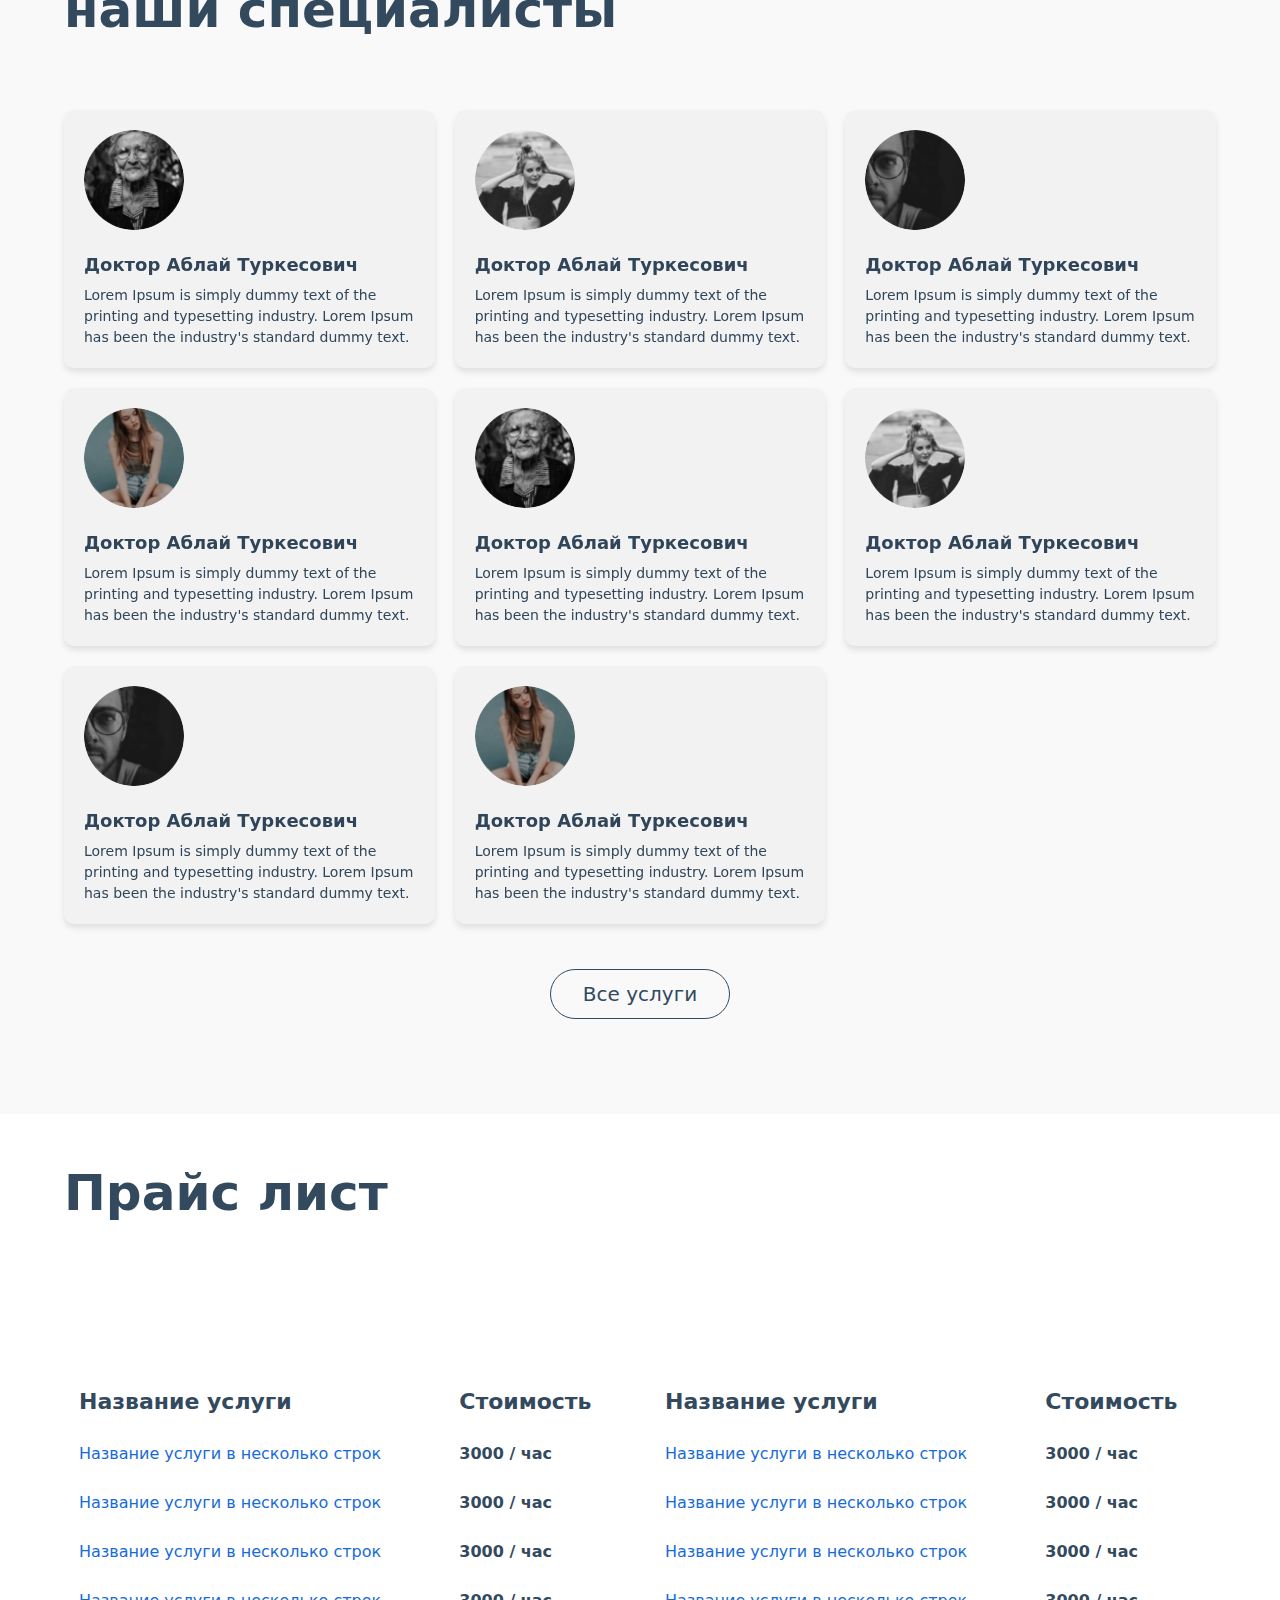
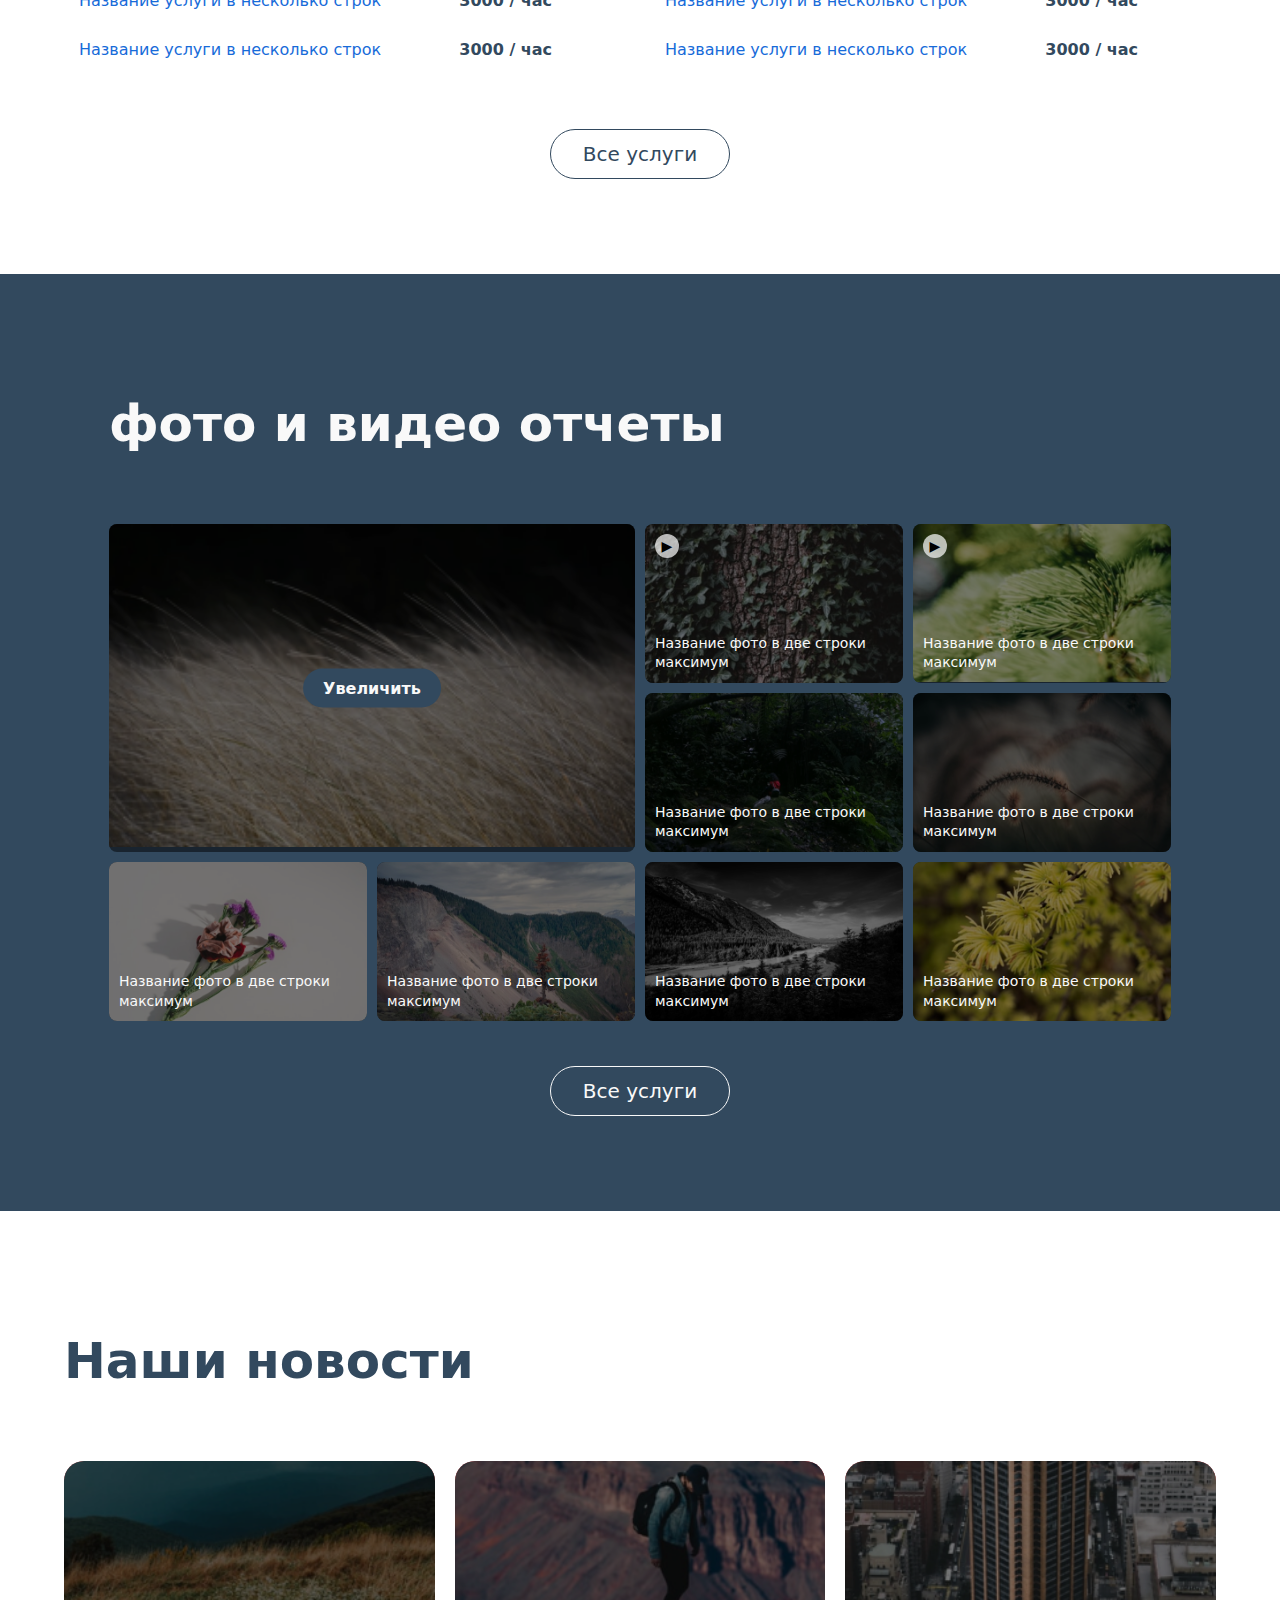
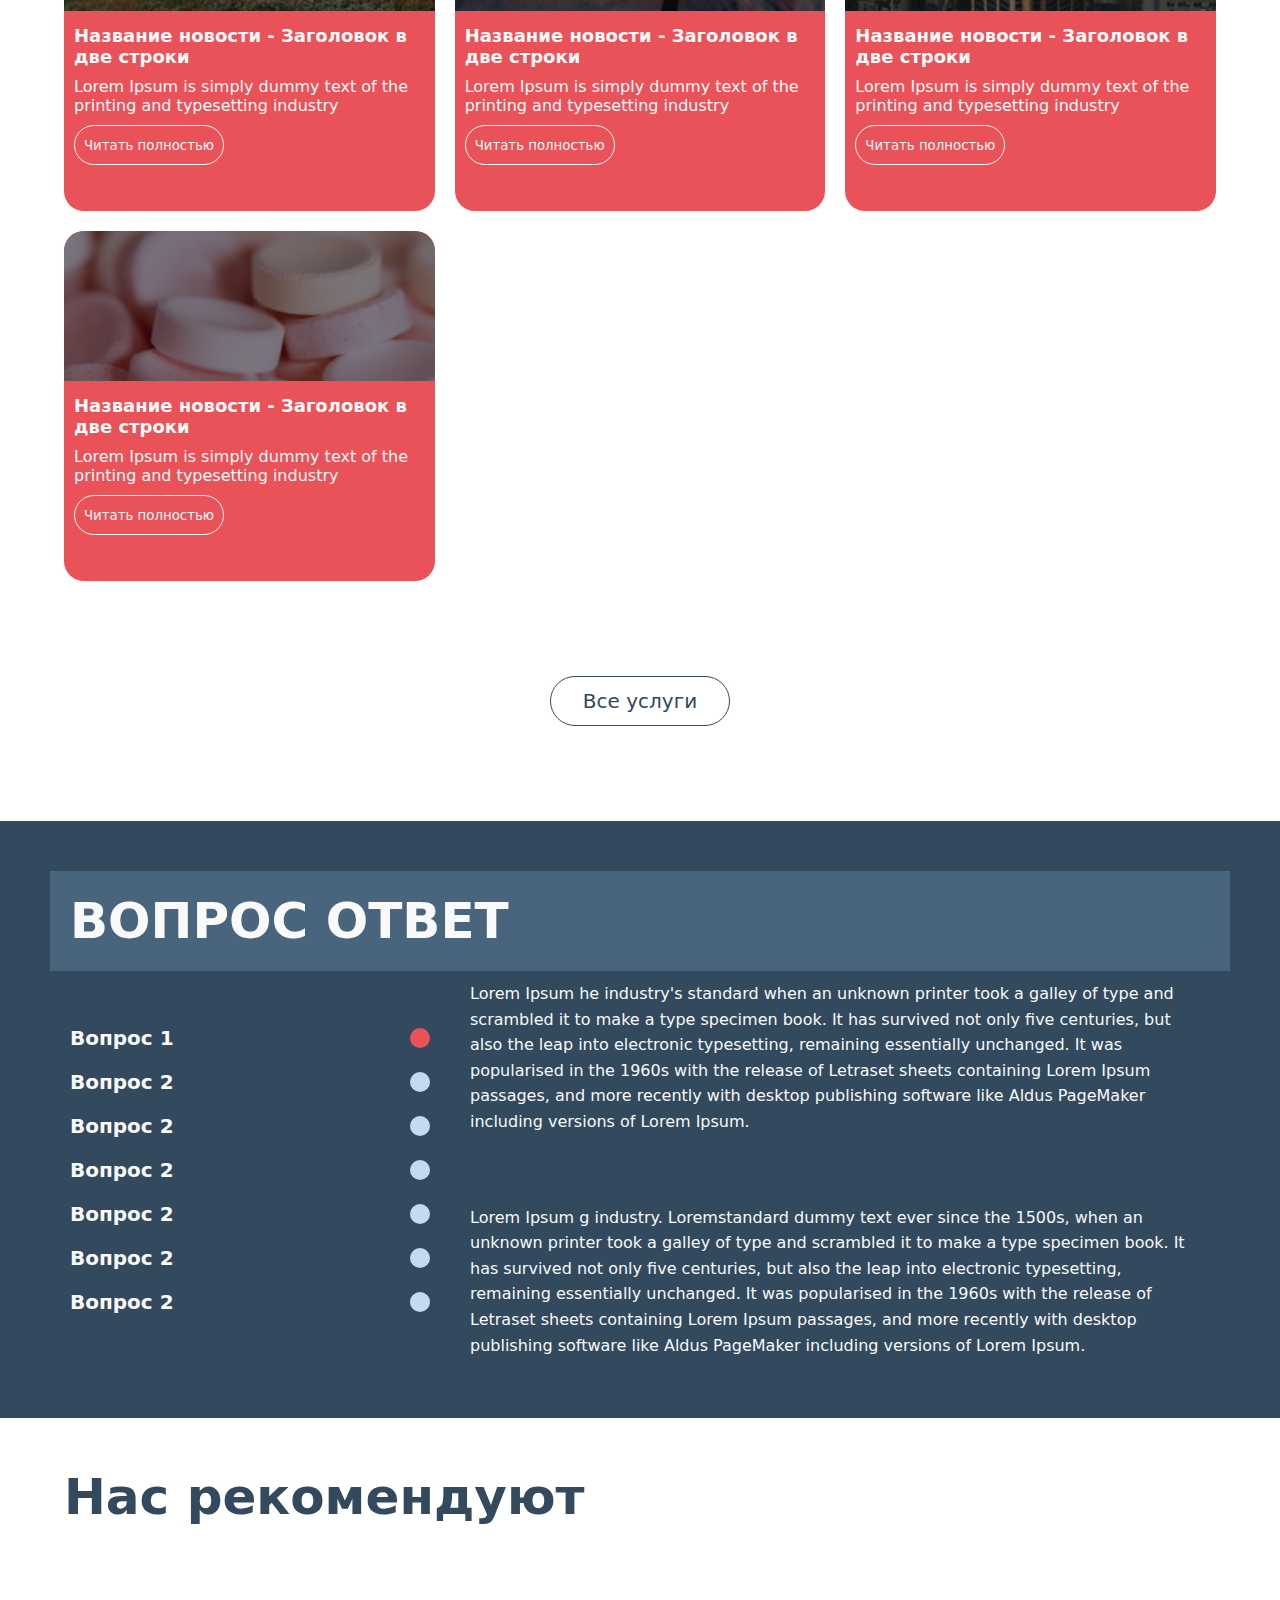
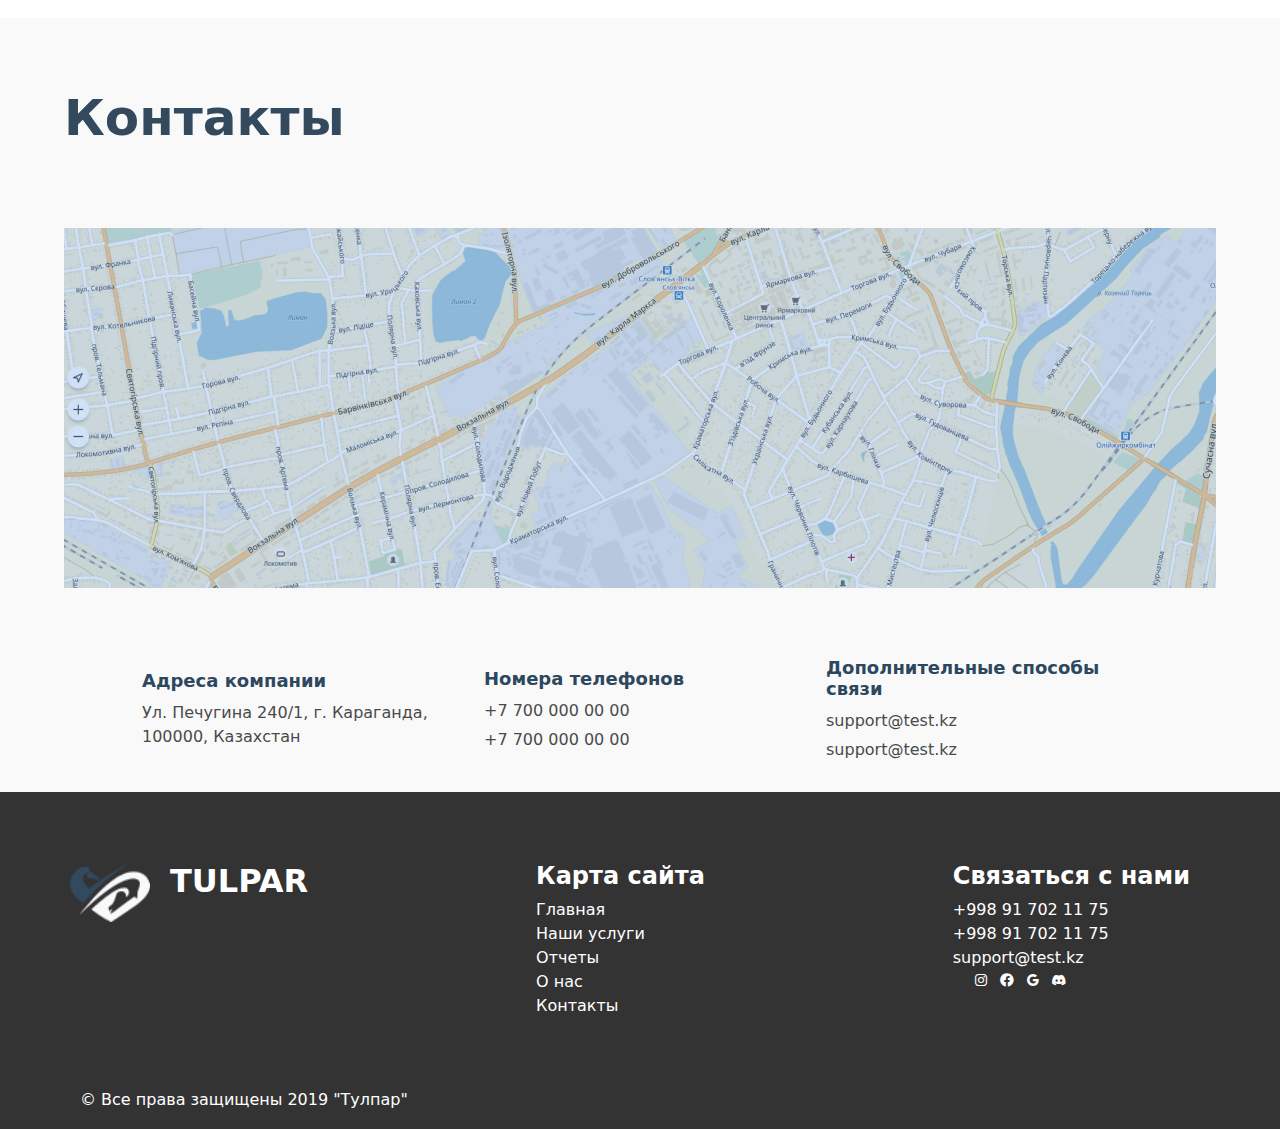
==== commit 530343a8: "responsive boshlandi" ====
--- a/html/index.html
+++ b/html/index.html
@@ -9,10 +9,30 @@
     <link rel="stylesheet" href="../css/header.css">
     <link rel="stylesheet" href="../css/head.css">
     <link rel="stylesheet" href="../css/footer.css">
+    <link rel="stylesheet" href="../css/responsive.css">
     <link href='https://unpkg.com/boxicons@2.1.4/css/boxicons.min.css' rel='stylesheet'>
 </head>
 
 <body>
+
+    <div class="respons-header placer">
+        <div class="container-90 placer">
+            <div class="respons-header-logo">
+                <img src="../img/header/logo-2.png" alt="">
+                <h1>TULPAR</h1>
+            </div>
+            <div class="response-header-elements placer">
+                <ul class="placer">
+                    <a href="">Главная</a>
+                    <a href="">Наши услуги <i class='bx bx-caret-right'></i></a>
+                    <a href="">Отчеты</a>
+                    <a href="">О нас <i class='bx bx-caret-right'></i></a>
+                    <a href="">Новости</a>
+                    <a href="">РУС <i class='bx bx-caret-right'></i></a>
+                </ul>
+            </div>
+        </div>
+    </div>
 
     <div class="headre-section placer">
         <div class="header-left-part placer">
@@ -39,10 +59,8 @@
                 </div>
                 <div class="header-left-part-main-p placer">Функциональная диагностика<i class='bx bx-plus-medical'></i>
                 </div>
-                <div class="header-left-part-main-p placer">Анестезиология иреаниматология<i
-                        class='bx bx-plus-medical'></i></div>
-                <div class="header-left-part-main-p placer">Общеклинические исследования<i
-                        class='bx bx-plus-medical'></i></div>
+                <div class="header-left-part-main-p placer">Анестезиология иреаниматология<i class='bx bx-plus-medical'></i></div>
+                <div class="header-left-part-main-p placer">Общеклинические исследования<i class='bx bx-plus-medical'></i></div>
             </div>
             <div class="header-left-part-footer">
                 <button class="header-left-part-footer-btn">
@@ -344,11 +362,11 @@
                             Заголовок в две строки
                         </h1>
                         <p>
-                            Lorem Ipsum is simply dummy text of 
+                            Lorem Ipsum is simply dummy text of
                             the printing and typesetting industry
                         </p>
                         <button class="news-section-main-in-cards-main-btn">
-                                Читать полностью
+                            Читать полностью
                         </button>
                     </div>
                 </div>
@@ -362,11 +380,11 @@
                             Заголовок в две строки
                         </h1>
                         <p>
-                            Lorem Ipsum is simply dummy text of 
+                            Lorem Ipsum is simply dummy text of
                             the printing and typesetting industry
                         </p>
                         <button class="news-section-main-in-cards-main-btn">
-                                Читать полностью
+                            Читать полностью
                         </button>
                     </div>
                 </div>
@@ -380,11 +398,11 @@
                             Заголовок в две строки
                         </h1>
                         <p>
-                            Lorem Ipsum is simply dummy text of 
+                            Lorem Ipsum is simply dummy text of
                             the printing and typesetting industry
                         </p>
                         <button class="news-section-main-in-cards-main-btn">
-                                Читать полностью
+                            Читать полностью
                         </button>
                     </div>
                 </div>
@@ -398,11 +416,11 @@
                             Заголовок в две строки
                         </h1>
                         <p>
-                            Lorem Ipsum is simply dummy text of 
+                            Lorem Ipsum is simply dummy text of
                             the printing and typesetting industry
                         </p>
                         <button class="news-section-main-in-cards-main-btn">
-                                Читать полностью
+                            Читать полностью
                         </button>
                     </div>
                 </div>
@@ -414,47 +432,56 @@
             </div>
         </section>
         <section class="question-and-ansvers">
-                <div class="question-and-ansvers-header placer">
-                    <h1>
-                        ВОПРОС ОТВЕТ
-                    </h1>
-                </div>
-                <div class="question-and-ansvers-main placer">
-                    <div class="questions">
-                        <div class="question">
-                            <span>Вопрос 1</span>
-                            <span class="icon red"></span>
-                        </div>
-                        <div class="question">
-                            <span>Вопрос 2</span>
-                            <span class="icon gray"></span>
-                        </div>
-                        <div class="question">
-                            <span>Вопрос 2</span>
-                            <span class="icon gray"></span>
-                        </div>
-                        <div class="question">
-                            <span>Вопрос 2</span>
-                            <span class="icon gray"></span>
-                        </div>
-                        <div class="question">
-                            <span>Вопрос 2</span>
-                            <span class="icon gray"></span>
-                        </div>
-                        <div class="question">
-                            <span>Вопрос 2</span>
-                            <span class="icon gray"></span>
-                        </div>
-                        <div class="question">
-                            <span>Вопрос 2</span>
-                            <span class="icon gray"></span>
-                        </div>
-                    </div>
-                    <div class="answers">
-                        <p>Lorem Ipsum he industry's standard  when an unknown printer took a galley of type and scrambled it to make a type specimen book. It has survived not only five centuries, but also the leap into electronic typesetting, remaining essentially unchanged. It was popularised in the 1960s with the release of Letraset sheets containing Lorem Ipsum passages, and more recently with desktop publishing software like Aldus PageMaker including versions of Lorem Ipsum.</p>
-                        <p>Lorem Ipsum g industry. Loremstandard dummy text ever since the 1500s, when an unknown printer took a galley of type and scrambled it to make a type specimen book. It has survived not only five centuries, but also the leap into electronic typesetting, remaining essentially unchanged. It was popularised in the 1960s with the release of Letraset sheets containing Lorem Ipsum passages, and more recently with desktop publishing software like Aldus PageMaker including versions of Lorem Ipsum.</p>
-                    </div>
-                </div>
+            <div class="question-and-ansvers-header placer">
+                <h1>
+                    ВОПРОС ОТВЕТ
+                </h1>
+            </div>
+            <div class="question-and-ansvers-main placer">
+                <div class="questions">
+                    <div class="question">
+                        <span>Вопрос 1</span>
+                        <span class="icon red"></span>
+                    </div>
+                    <div class="question">
+                        <span>Вопрос 2</span>
+                        <span class="icon gray"></span>
+                    </div>
+                    <div class="question">
+                        <span>Вопрос 2</span>
+                        <span class="icon gray"></span>
+                    </div>
+                    <div class="question">
+                        <span>Вопрос 2</span>
+                        <span class="icon gray"></span>
+                    </div>
+                    <div class="question">
+                        <span>Вопрос 2</span>
+                        <span class="icon gray"></span>
+                    </div>
+                    <div class="question">
+                        <span>Вопрос 2</span>
+                        <span class="icon gray"></span>
+                    </div>
+                    <div class="question">
+                        <span>Вопрос 2</span>
+                        <span class="icon gray"></span>
+                    </div>
+                </div>
+                <div class="answers">
+                    <p>Lorem Ipsum he industry's standard when an unknown printer took a galley of type and scrambled it
+                        to make a type specimen book. It has survived not only five centuries, but also the leap into
+                        electronic typesetting, remaining essentially unchanged. It was popularised in the 1960s with
+                        the release of Letraset sheets containing Lorem Ipsum passages, and more recently with desktop
+                        publishing software like Aldus PageMaker including versions of Lorem Ipsum.</p>
+                    <p>Lorem Ipsum g industry. Loremstandard dummy text ever since the 1500s, when an unknown printer
+                        took a galley of type and scrambled it to make a type specimen book. It has survived not only
+                        five centuries, but also the leap into electronic typesetting, remaining essentially unchanged.
+                        It was popularised in the 1960s with the release of Letraset sheets containing Lorem Ipsum
+                        passages, and more recently with desktop publishing software like Aldus PageMaker including
+                        versions of Lorem Ipsum.</p>
+                </div>
+            </div>
         </section>
         <section class="We-are-recommended">
             <div class="We-are-recommended-header">
@@ -462,13 +489,13 @@
                     Нас рекомендуют
                 </h1>
             </div>
-            <div class="We-are-recommended-main placer">
+            <!-- <div class="We-are-recommended-main placer">
                 <img src="../img/recomend/image 2 (1).png" alt="">
                 <img src="../img/recomend/image 3.png" alt="">
                 <img src="../img/recomend/image 4.png" alt="">
                 <img src="../img/recomend/image 5 (2).png" alt="">
                 <img src="../img/recomend/image 6.png" alt="">
-            </div>
+            </div> -->
         </section>
         <section class="map">
             <div class="map-header placer">
@@ -537,7 +564,6 @@
             <p>&copy; Все права защищены 2019 "Тулпар"</p>
         </div>
     </footer>
-    </footer>
 
 </body>
 
--- a/css/main.css
+++ b/css/main.css
@@ -26,7 +26,6 @@
 /*   FATHER CLASS START */
 
 .our-services {
-    max-width: 1400px;
     width: 100%;
     height: auto;
     padding: 50px 0px;
@@ -36,7 +35,6 @@
 
 .about-all-doctors,
 .map {
-    max-width: 1400px;
     width: 100%;
     background-color: var(--color-white-1);
     padding: 0px 0px 50px 0px;
@@ -45,7 +43,6 @@
 .Price-list,
 .news-section,
 .We-are-recommended {
-    max-width: 1400px;
     margin-top: 50px;
     width: 100%;
     padding: 0px 0px 50px 0px;
@@ -53,7 +50,6 @@
 
 .foto-and-video,
 .question-and-ansvers {
-    max-width: 1400px;
     width: 100%;
     height: auto;
     padding: 50px 50px;
@@ -73,13 +69,15 @@
 .news-section-header,
 .We-are-recommended-header,
 .map-header {
+    max-width: 1400px;
     width: 90%;
     height: 200px;
     justify-content: start;
     color: var(--color-white-1);
 }
 
-.question-and-ansvers-header{
+.question-and-ansvers-header {
+    max-width: 1400px;
     width: 100%;
     height: 100px;
     background-color: var(--color-lightr-blue);
@@ -88,7 +86,8 @@
     padding: 0px 20px;
 }
 
-.We-are-recommended-header{
+.We-are-recommended-header {
+    max-width: 1400px;
     height: 100px;
 }
 
@@ -124,26 +123,42 @@
 .news-section-main,
 .We-are-recommended-main,
 .map-main {
+    justify-content: space-between;
+    max-width: 1400px;
     width: 90%;
     height: auto;
     padding: 10px 0px;
     gap: 25px;
 }
 
-.news-section-main{
+.our-services-main {
+    display: grid;
+    grid-template-columns: repeat(auto-fit, minmax(245px, 1fr));
+    gap: 30px;
+    width: 90%;
+    max-width: 1400px;
+}
+
+.news-section-main {
     padding: 0px 0px 50px;
+    max-width: 1400px;
+    justify-content: space-between;
+    display: grid;
+    grid-template-columns: repeat(auto-fit, minmax(300px, 1fr));
+    gap: 20px;
+    width: 90%;
 }
 
 .our-services-main-cards,
 .news-section-main-cards {
-    width: 300px;
+    width: 100%;
     height: 350px;
     display: flex;
     flex-direction: column;
     position: relative;
 }
 
-.news-section-main-cards{
+.news-section-main-cards {
     background-color: var(--color-red-1);
 }
 
@@ -155,7 +170,7 @@
     height: 250px;
 }
 
-.map-main img{
+.map-main img {
     height: 360px;
 }
 
@@ -172,12 +187,18 @@
 }
 
 .question-and-ansvers-main {
+    max-width: 1400px;
     padding: 0px 20px;
     color: var(--color-white-1);
 }
 
-.We-are-recommended-main{
-    justify-content: space-between;
+.We-are-recommended-main {
+    justify-content: space-between;
+}
+
+.foto-and-video-main {
+    width: 90%;
+    max-width: 1400px;
 }
 
 
@@ -194,13 +215,7 @@
 .map-footer {
     width: 100%;
     height: 100px;
-}
-
-.header-left-part-footer,
-.header-right-part-footer {
-    height: 100px;
-    width: 100%;
-    padding: 0px 100px;
+    padding: 70px;
 }
 
 .header-left-part-footer-btn,
@@ -262,18 +277,22 @@
     grid-template-columns: repeat(auto-fit, minmax(300px, 1fr));
     gap: 20px;
     width: 90%;
+    max-width: 1400px;
 }
 
 .team-card {
+    filter: brightness(95%);
     background: #fff;
     border-radius: 10px;
     box-shadow: 0 4px 6px rgba(0, 0, 0, 0.1);
     padding: 20px;
-    transition: transform 0.3s ease;
+    transition: 0.5s ease;
 }
 
 .team-card:hover {
+    filter: brightness(100%);
     transform: translateY(-5px);
+    box-shadow: 0 10px 10px rgba(0, 0, 0, 0.1);
     cursor: pointer;
 }
 
@@ -307,6 +326,7 @@
 .table-container {
     display: flex;
     justify-content: space-between;
+    gap: 20px;
 }
 
 .service-table {
@@ -347,7 +367,6 @@
     display: grid;
     grid-template-columns: repeat(4, 1fr);
     gap: 10px;
-    padding: 20px;
 }
 
 .grid-item {
@@ -421,23 +440,23 @@
 
 /*   foto and video mina section end  */
 
-.news-section-main-cards{
+.news-section-main-cards {
     border-radius: 20px;
     transition: 0.5s ease;
 }
 
-.news-section-main-cards:hover{
+.news-section-main-cards:hover {
     border-radius: 0px;
     margin-top: -10px;
 }
 
-.news-section-main-cards:hover .news-section-main-in-cards-head img{
+.news-section-main-cards:hover .news-section-main-in-cards-head img {
     border-radius: 0px;
     height: 170px;
     filter: brightness(100%);
 }
 
-.news-section-main-in-cards-head img{
+.news-section-main-in-cards-head img {
     height: 150px;
     filter: brightness(50%);
     transition: 0.5s ease;
@@ -452,15 +471,15 @@
     gap: 10px;
 }
 
-.news-section-main-in-cards-main h1{
+.news-section-main-in-cards-main h1 {
     font-size: 18px;
 }
 
-.news-section-main-in-cards-main p{
+.news-section-main-in-cards-main p {
     font-size: 16px;
 }
 
-.news-section-main-in-cards-main-btn{
+.news-section-main-in-cards-main-btn {
     width: 150px;
     height: 40px;
     background: none;
@@ -470,7 +489,7 @@
     transition: 0.5s ease;
 }
 
-.news-section-main-in-cards-main-btn:hover{
+.news-section-main-in-cards-main-btn:hover {
     background-color: var(--color-white-1);
     color: var(--color-red-1);
     cursor: pointer;
@@ -511,7 +530,7 @@
     padding: 10px 0;
 }
 
-.question span{
+.question span {
     font-size: 20px;
     font-weight: 700;
 }
@@ -525,7 +544,7 @@
     transition: 0.5s ease;
 }
 
-.question .icon:hover{
+.question .icon:hover {
     transform: scale(2);
     background: var(--color-darck-blue-1);
 }
--- a/css/header.css
+++ b/css/header.css
@@ -1,8 +1,18 @@
+:root {
+    --color-white-1: #F9F9F9;
+    --color-white-2: #F3F5FA;
+    --color-white-3: #C5D9F3;
+    --color-red-1: #E95258;
+    --color-lightr-blue: #49647D;
+    --color-darck-blue-1: #32495E;
+    --color-darck-blue-3: #176BD9;
+    --color-liner-1: linear-gradient(0deg #222AE2, 100deg #00D1FF);
+    --color-liner-2: linear-gradient(0deg #1D44A0, 100deg #99DBFF);
+}
+
 .headre-section {
     width: 100%;
     height: 700px;
-    max-width: 1400px;
-    background-color: red;
     margin: auto;
     transition: 0.5s ease;
 }
@@ -53,7 +63,7 @@
 }
 
 .header-left-part-head,
-header-right-part-head {
+.header-right-part-head {
     width: 90%;
     height: 100px;
     gap: 10px;
@@ -77,4 +87,91 @@
     text-decoration: none;
     color: var(--color-darck-blue-1);
     font-weight: 500;
-}+}
+
+.header-right-part-header ul a span{
+    color: var(--color-red-1);
+}
+
+.header-left-part-main,
+.header-right-part-main {
+    align-items: end;
+    flex-direction: column;
+    gap: 20px;
+    padding: 0px 100px;
+    z-index: 1;
+}
+
+.header-right-part-main {
+    align-items: start;
+    width: 100%;
+    color: var(--color-darck-blue-1);
+}
+
+.header-left-part-main-p,
+.header-right-part-main-p {
+    gap: 10px;
+    font-weight: 200;
+}
+
+.header-left-part-footer,
+.header-right-part-footer {
+    height: 100px;
+    width: 100%;
+    padding: 0px 100px;
+}
+
+
+
+
+
+
+/*   none  flex */
+
+.respons-header{
+    display: none;
+    width: 100%;
+    height: 100px;
+    background-color: var(--color-white-1);
+}
+
+.container-90{
+    max-width: 1400px;
+    width: 100%;
+    padding: 0px 20px;
+    align-items: center;
+    justify-content: space-between;
+    gap: 50px;
+}
+
+.respons-header-logo{
+    display: flex;
+    flex: 1;
+    gap: 20px;
+    color: var(--color-darck-blue-1);
+}
+
+.respons-header-logo img{
+    width: 65px;
+    height: 40px;
+    object-fit: cover;
+}
+
+.response-header-elements{
+    flex: 1;
+}
+
+.response-header-elements ul{
+    flex: 1;
+    justify-content: space-between;
+}
+
+.response-header-elements ul a{
+    text-decoration: none;
+    color: var(--color-darck-blue-1);
+}
+
+.response-header-elements ul a .bx{
+        color: var(--color-red-1);
+}
+
--- a/css/responsive.css
+++ b/css/responsive.css
@@ -0,0 +1,64 @@
+@media(max-width: 1200px) {
+
+    .header-left-part-main h1,
+    .header-right-part-main h1 {
+        font-size: 28px;
+    }
+
+    .header-left-part-main,
+    .header-right-part-main {
+        padding: 0px 70px;
+    }
+}
+
+@media(max-width: 992px) {
+
+    .header-left-part-head,
+    .header-right-part-header {
+        display: none;
+    }
+
+    .header-left-part,
+    .header-right-part {
+        justify-content: space-evenly;
+    }
+
+    .respons-header {
+        display: flex;
+    }
+
+    .header-left-part-main h1,
+    .header-right-part-main h1 {
+        font-size: 23px;
+    }
+
+    .header-left-part-main p,
+    .header-right-part-main p {
+        font-size: 16px;
+    }
+
+    .header-left-part-main,
+    .header-right-part-main {
+        padding: 0px 50px;
+    }
+
+    .answers {
+        gap: 10px;
+        font-size: 15px;
+    }
+
+    .respons-header-logo {
+        flex: 0.5;
+    }
+
+    .response-header-elements {
+        flex: 1.5;
+    }
+}
+
+@media(max-width: 768px) {
+    .header-left-part-main h1,
+    .header-right-part-main h1{
+        font-size: 18px;
+    }
+}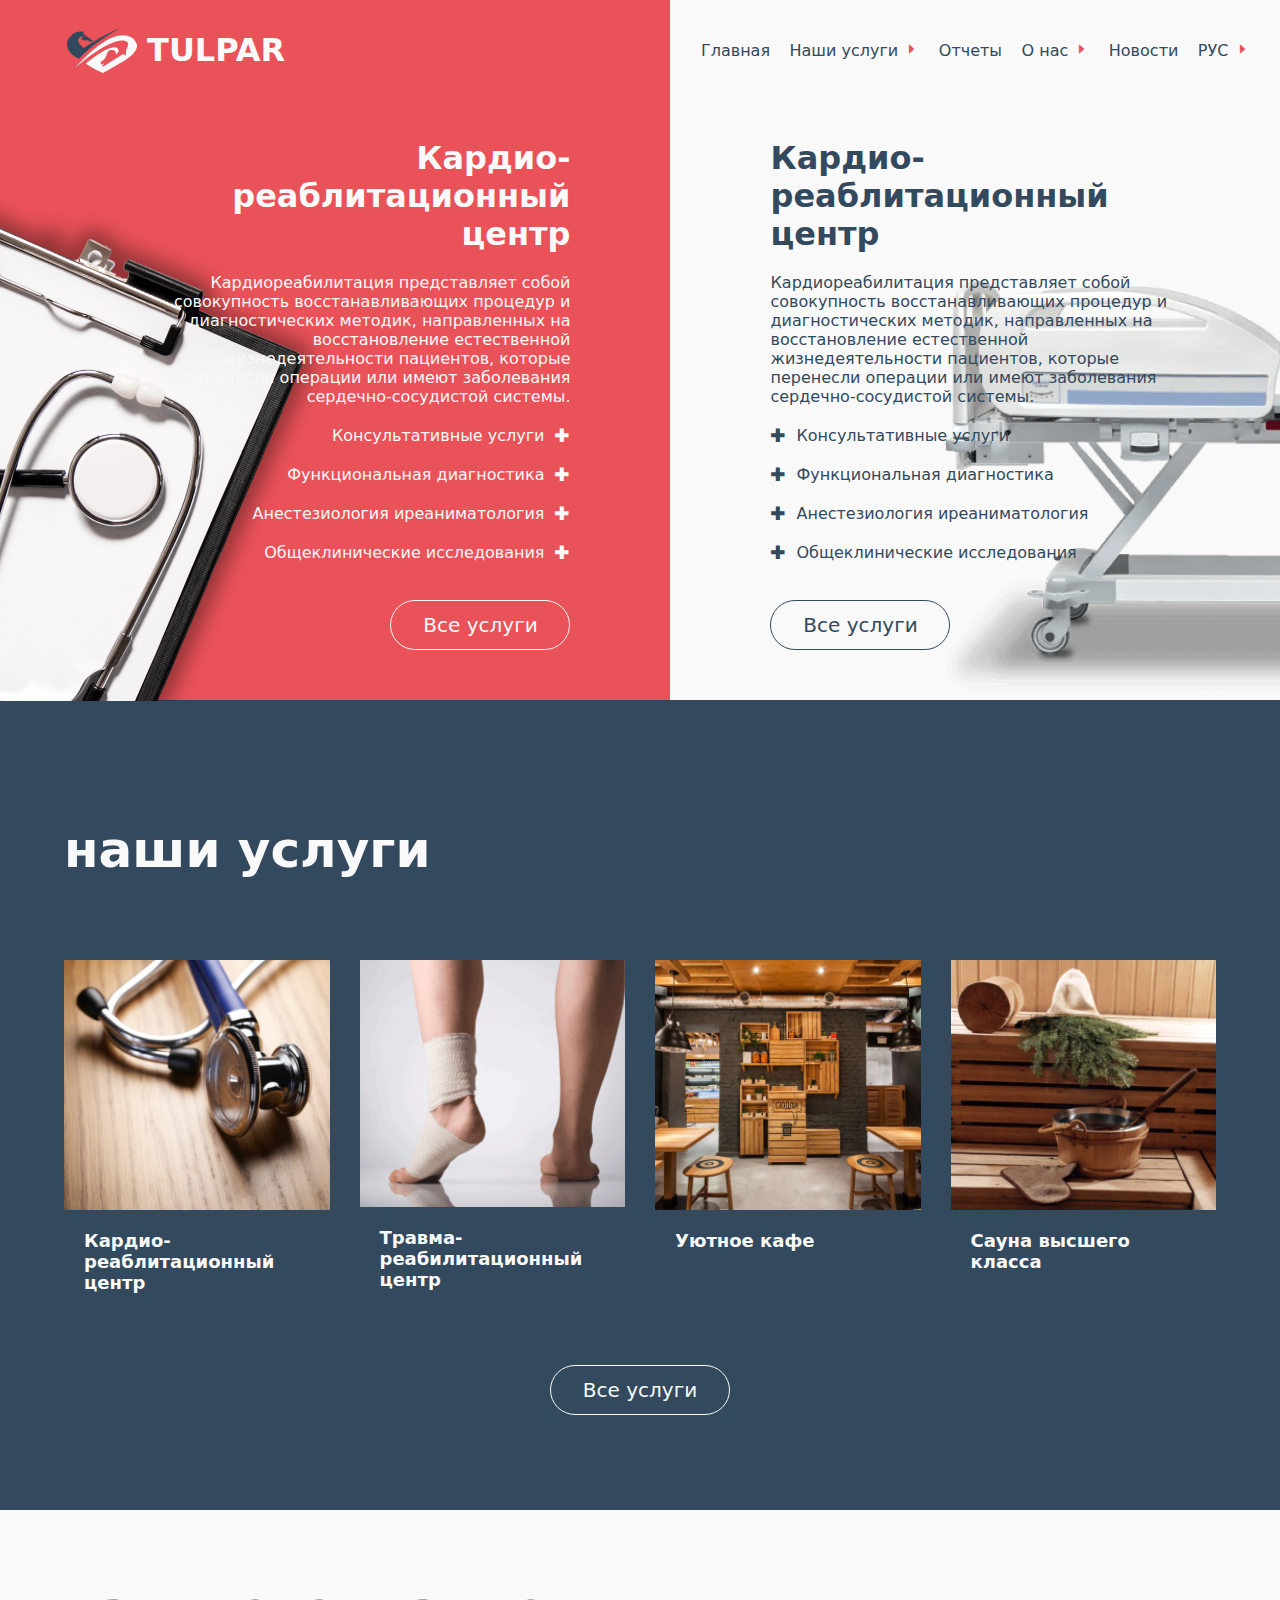
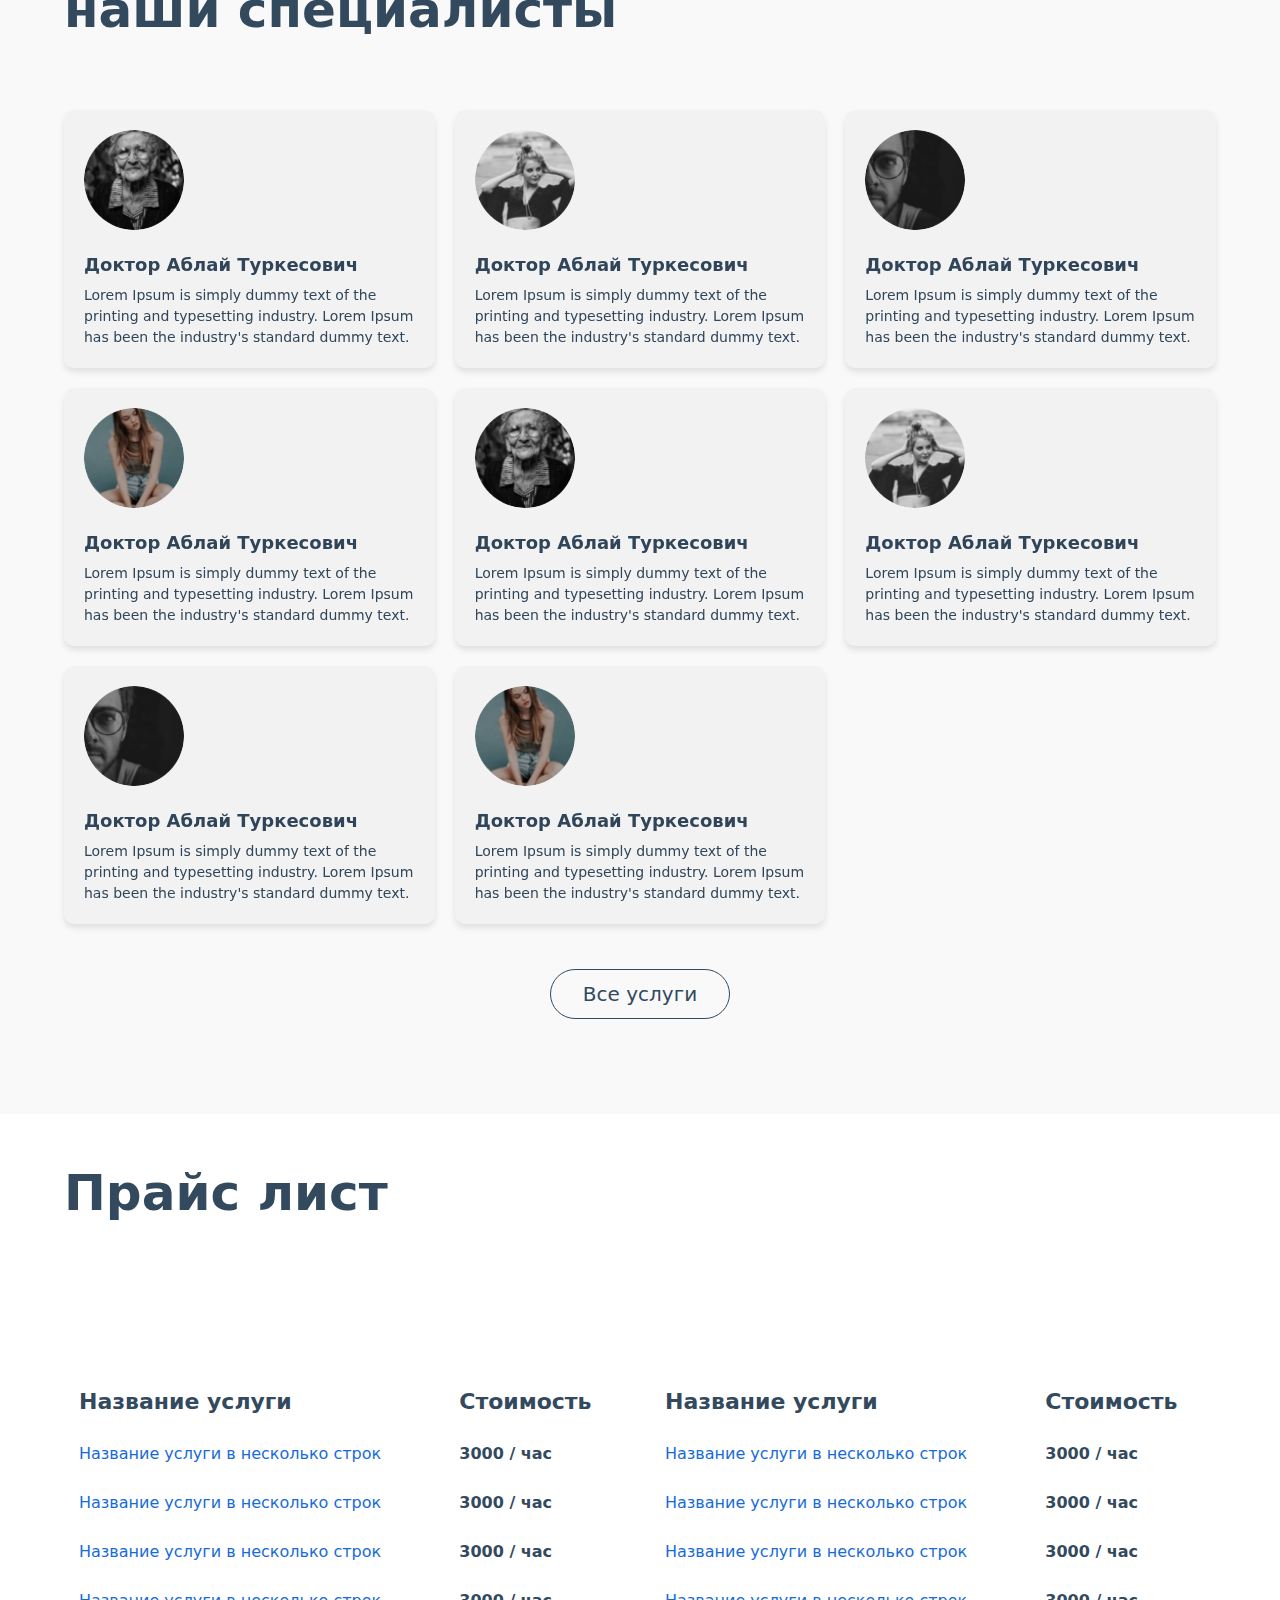
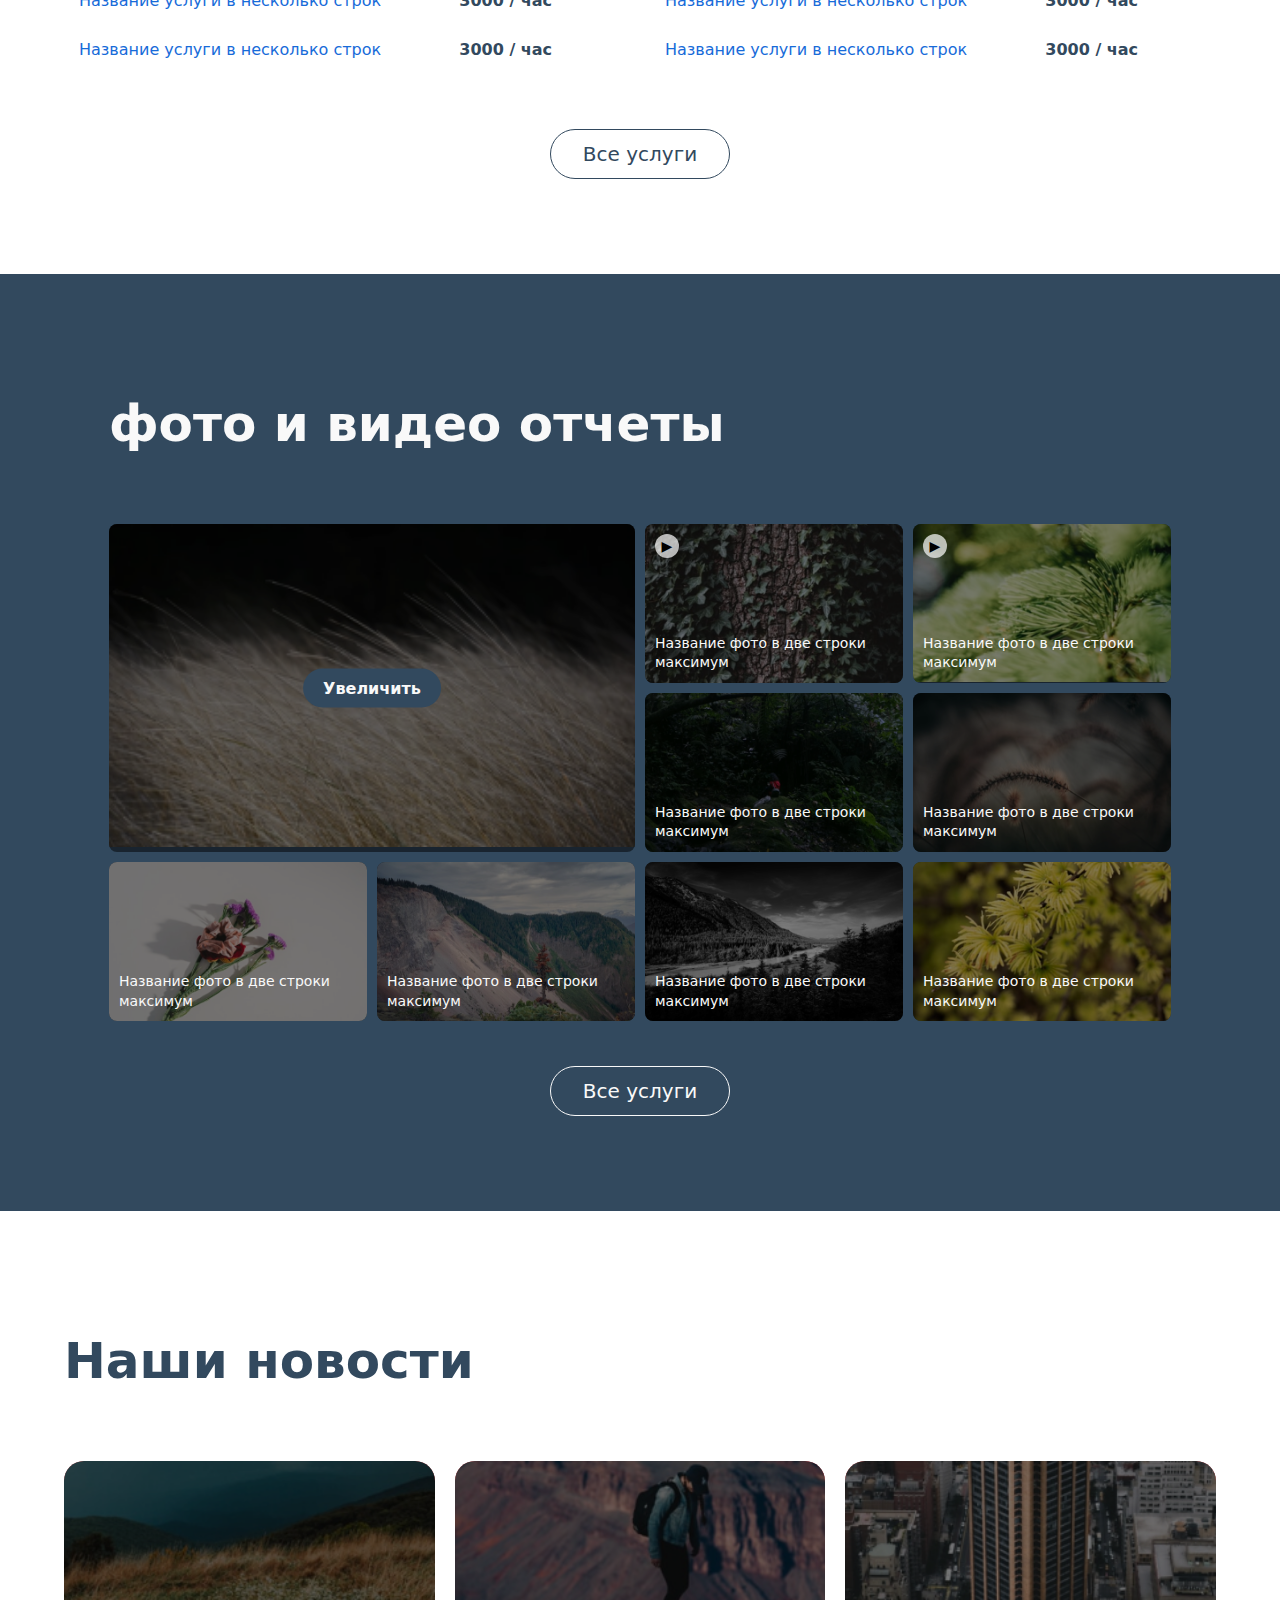
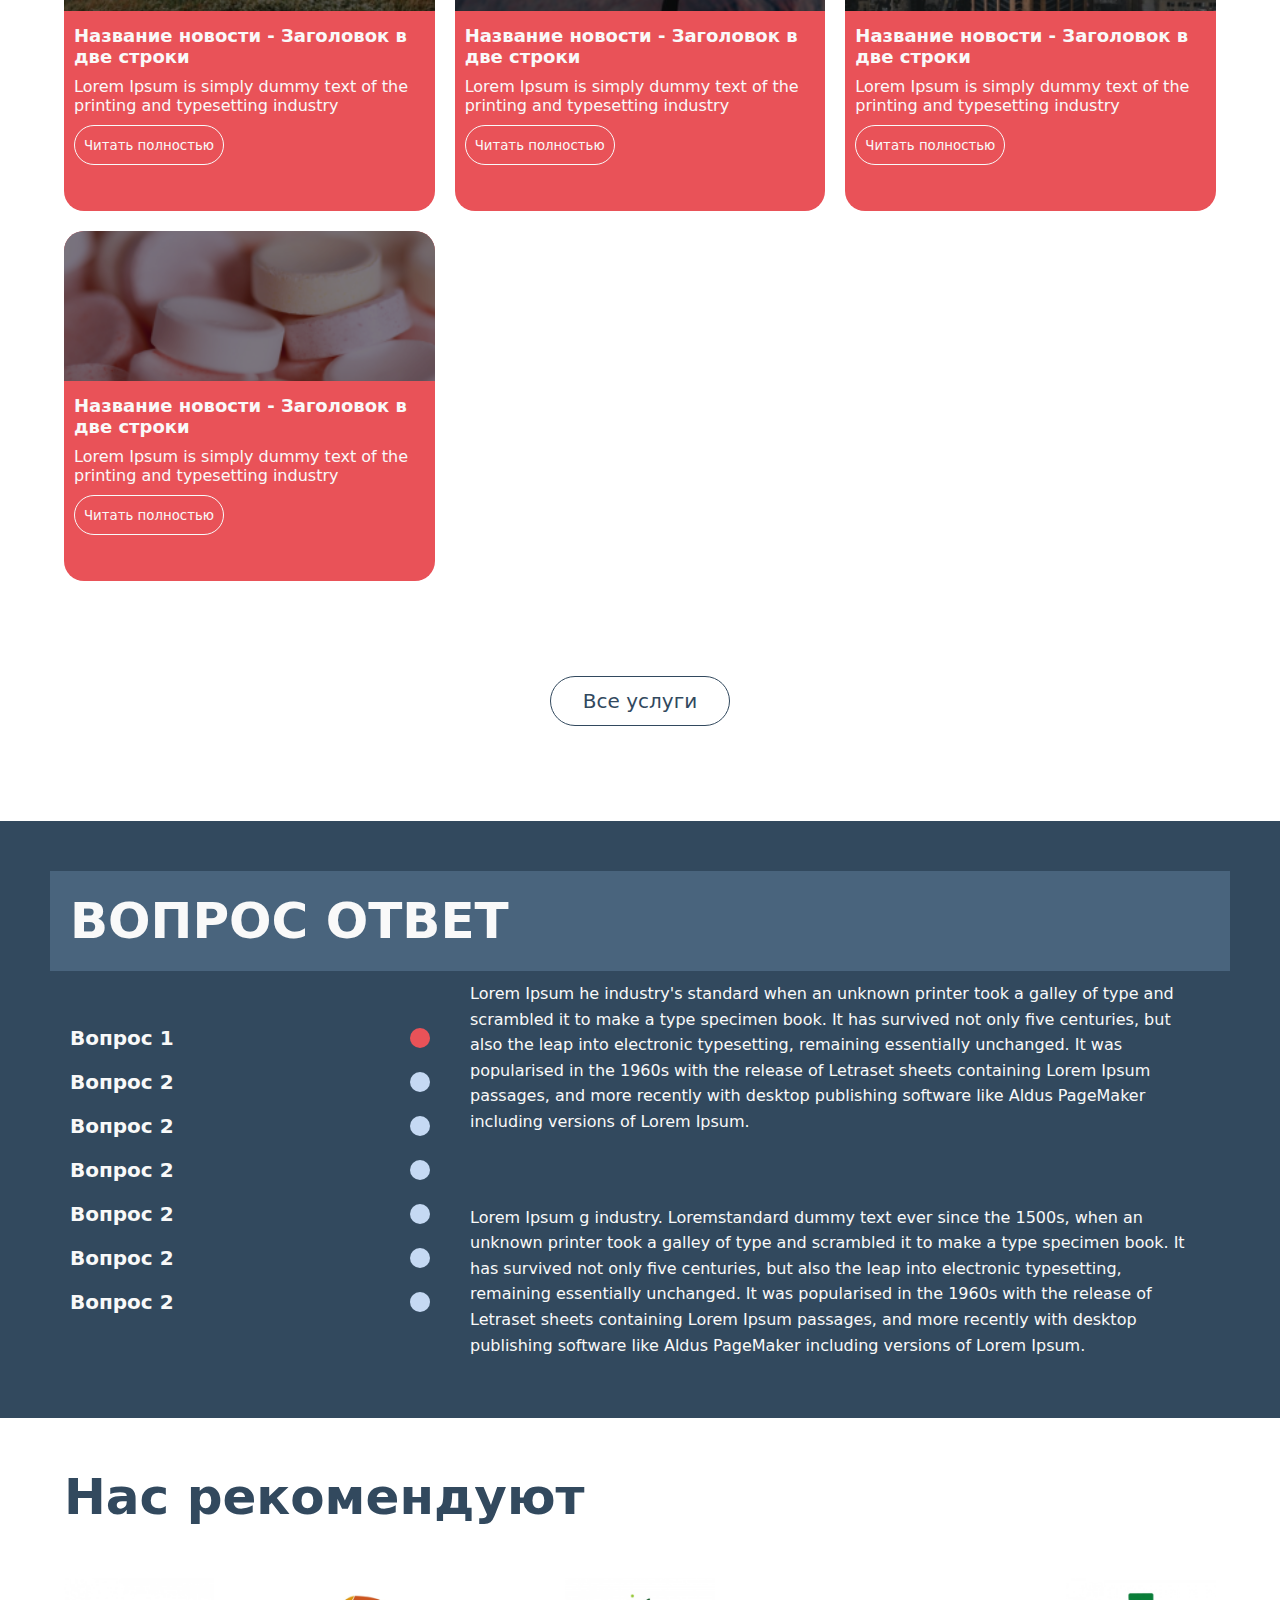
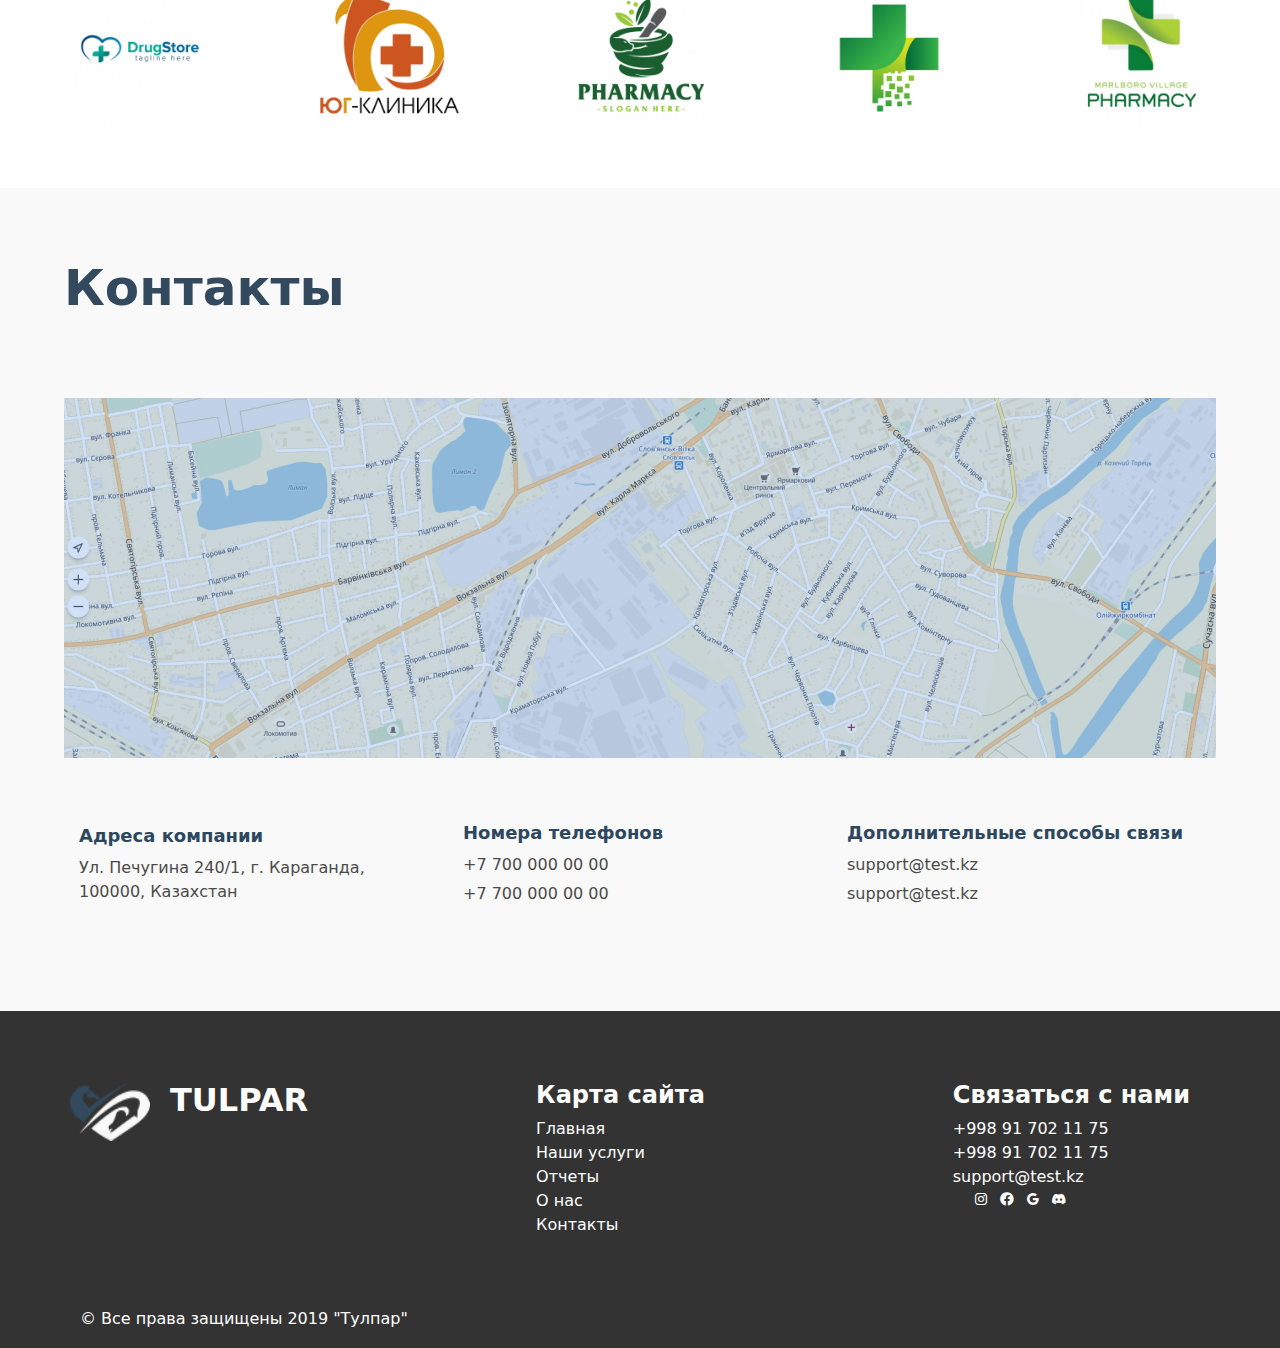
==== commit 6db772f5: "push mush" ====
--- a/html/index.html
+++ b/html/index.html
@@ -18,7 +18,7 @@
     <div class="respons-header placer">
         <div class="container-90 placer">
             <div class="respons-header-logo">
-                <img src="../img/header/logo-2.png" alt="">
+                <img src="../img/logo-2.png" alt="">
                 <h1>TULPAR</h1>
             </div>
             <div class="response-header-elements placer">
@@ -36,9 +36,9 @@
 
     <div class="headre-section placer">
         <div class="header-left-part placer">
-            <img class="position-img" src="../img/header/head-book-img.png" alt="">
+            <img class="position-img" src="../img/head-book-img.png" alt="">
             <div class="header-left-part-head placer">
-                <img src="../img/header/header-logo-img.png" alt="">
+                <img src="../img/header-logo-img.png" alt="">
                 <h1>TULPAR</h1>
             </div>
             <div class="header-left-part-main placer">
@@ -55,12 +55,18 @@
                     перенесли операции или имеют заболевания <br>
                     сердечно-сосудистой системы.
                 </p>
-                <div class="header-left-part-main-p placer">Консультативные услуги<i class='bx bx-plus-medical'></i>
-                </div>
-                <div class="header-left-part-main-p placer">Функциональная диагностика<i class='bx bx-plus-medical'></i>
-                </div>
-                <div class="header-left-part-main-p placer">Анестезиология иреаниматология<i class='bx bx-plus-medical'></i></div>
-                <div class="header-left-part-main-p placer">Общеклинические исследования<i class='bx bx-plus-medical'></i></div>
+                <div class="header-left-part-main-p placer">
+                    Консультативные услуги<i class='bx bx-plus-medical'></i>
+                </div>
+                <div class="header-left-part-main-p placer">
+                    Функциональная диагностика<i class='bx bx-plus-medical'></i>
+                </div>
+                <div class="header-left-part-main-p placer">
+                    Анестезиология иреаниматология<i class='bx bx-plus-medical'></i>
+                </div>
+                <div class="header-left-part-main-p placer">
+                    Общеклинические исследования<i class='bx bx-plus-medical'></i>
+                </div>
             </div>
             <div class="header-left-part-footer">
                 <button class="header-left-part-footer-btn">
@@ -69,7 +75,7 @@
             </div>
         </div>
         <div class="header-right-part placer">
-            <img class="position-img" src="../img/header/head-table-img.png" alt="">
+            <img class="position-img" src="../img/head-table-img.png" alt="">
             <div class="header-right-part-header">
                 <ul class="placer">
                     <a href="">Главная</a>
@@ -94,14 +100,18 @@
                     перенесли операции или имеют заболевания <br>
                     сердечно-сосудистой системы.
                 </p>
-                <div class="header-right-part-main-p placer"><i class='bx bx-plus-medical'></i>Консультативные услуги
-                </div>
-                <div class="header-right-part-main-p placer"><i class='bx bx-plus-medical'></i>Функциональная
-                    диагностика</div>
-                <div class="header-right-part-main-p placer"><i class='bx bx-plus-medical'></i>Анестезиология
-                    иреаниматология</div>
-                <div class="header-right-part-main-p placer"><i class='bx bx-plus-medical'></i>Общеклинические
-                    исследования</div>
+                <div class="header-right-part-main-p placer">
+                    <i class='bx bx-plus-medical'></i>Консультативные услуги
+                </div>
+                <div class="header-right-part-main-p placer">
+                    <i class='bx bx-plus-medical'></i>Функциональная диагностика
+                </div>
+                <div class="header-right-part-main-p placer">
+                    <i class='bx bx-plus-medical'></i>Анестезиология иреаниматология
+                </div>
+                <div class="header-right-part-main-p placer">
+                    <i class='bx bx-plus-medical'></i>Общеклинические исследования
+                </div>
             </div>
             <div class="header-right-part-footer">
                 <button class="header-right-part-footer-btn">
@@ -120,27 +130,27 @@
             </div>
             <div class="our-services-main placer">
                 <div class="our-services-main-cards">
-                    <img src="../img/services-img/kardio-servise-img.png" alt="">
+                    <img src="../img/kardio-servise-img.png" alt="">
                     <h1>
                         Кардио-реаблитационный<br>
                         центр
                     </h1>
                 </div>
                 <div class="our-services-main-cards">
-                    <img src="../img/services-img/travma-servise-img.png" alt="">
+                    <img src="../img/travma-servise-img.png" alt="">
                     <h1>
                         Травма-реабилитационный <br>
                         центр
                     </h1>
                 </div>
                 <div class="our-services-main-cards">
-                    <img src="../img/services-img/Rectangle 52.png" alt="">
+                    <img src="../img/Rectangle 52.png" alt="">
                     <h1>
                         Уютное кафе
                     </h1>
                 </div>
                 <div class="our-services-main-cards">
-                    <img src="../img/services-img/sauna-servise-img.png" alt="">
+                    <img src="../img/sauna-servise-img.png" alt="">
                     <h1>
                         Сауна высшего класса
                     </h1>
@@ -160,49 +170,49 @@
             </div>
             <div class="team-container">
                 <div class="team-card">
-                    <img src="../img/persons-img/Ellipse 11.png" alt="Profile">
-                    <h3>Доктор Аблай Туркесович</h3>
-                    <p>Lorem Ipsum is simply dummy text of the printing and typesetting industry. Lorem Ipsum has been
-                        the industry's standard dummy text.</p>
-                </div>
-                <div class="team-card">
-                    <img src="../img/persons-img/Ellipse 12.png" alt="Profile">
-                    <h3>Доктор Аблай Туркесович</h3>
-                    <p>Lorem Ipsum is simply dummy text of the printing and typesetting industry. Lorem Ipsum has been
-                        the industry's standard dummy text.</p>
-                </div>
-                <div class="team-card">
-                    <img src="../img/persons-img/Ellipse 13.png" alt="Profile">
-                    <h3>Доктор Аблай Туркесович</h3>
-                    <p>Lorem Ipsum is simply dummy text of the printing and typesetting industry. Lorem Ipsum has been
-                        the industry's standard dummy text.</p>
-                </div>
-                <div class="team-card">
-                    <img src="../img/persons-img/Ellipse 14.png" alt="Profile">
-                    <h3>Доктор Аблай Туркесович</h3>
-                    <p>Lorem Ipsum is simply dummy text of the printing and typesetting industry. Lorem Ipsum has been
-                        the industry's standard dummy text.</p>
-                </div>
-                <div class="team-card">
-                    <img src="../img/persons-img/Ellipse 11.png" alt="Profile">
-                    <h3>Доктор Аблай Туркесович</h3>
-                    <p>Lorem Ipsum is simply dummy text of the printing and typesetting industry. Lorem Ipsum has been
-                        the industry's standard dummy text.</p>
-                </div>
-                <div class="team-card">
-                    <img src="../img/persons-img/Ellipse 12.png" alt="Profile">
-                    <h3>Доктор Аблай Туркесович</h3>
-                    <p>Lorem Ipsum is simply dummy text of the printing and typesetting industry. Lorem Ipsum has been
-                        the industry's standard dummy text.</p>
-                </div>
-                <div class="team-card">
-                    <img src="../img/persons-img/Ellipse 13.png" alt="Profile">
-                    <h3>Доктор Аблай Туркесович</h3>
-                    <p>Lorem Ipsum is simply dummy text of the printing and typesetting industry. Lorem Ipsum has been
-                        the industry's standard dummy text.</p>
-                </div>
-                <div class="team-card">
-                    <img src="../img/persons-img/Ellipse 14.png" alt="Profile">
+                    <img src="../img/Ellipse 11.png" alt="Profile">
+                    <h3>Доктор Аблай Туркесович</h3>
+                    <p>Lorem Ipsum is simply dummy text of the printing and typesetting industry. Lorem Ipsum has been
+                        the industry's standard dummy text.</p>
+                </div>
+                <div class="team-card">
+                    <img src="../img/Ellipse 12.png" alt="Profile">
+                    <h3>Доктор Аблай Туркесович</h3>
+                    <p>Lorem Ipsum is simply dummy text of the printing and typesetting industry. Lorem Ipsum has been
+                        the industry's standard dummy text.</p>
+                </div>
+                <div class="team-card">
+                    <img src="../img/Ellipse 13.png" alt="Profile">
+                    <h3>Доктор Аблай Туркесович</h3>
+                    <p>Lorem Ipsum is simply dummy text of the printing and typesetting industry. Lorem Ipsum has been
+                        the industry's standard dummy text.</p>
+                </div>
+                <div class="team-card">
+                    <img src="../img/Ellipse 14.png" alt="Profile">
+                    <h3>Доктор Аблай Туркесович</h3>
+                    <p>Lorem Ipsum is simply dummy text of the printing and typesetting industry. Lorem Ipsum has been
+                        the industry's standard dummy text.</p>
+                </div>
+                <div class="team-card">
+                    <img src="../img/Ellipse 11.png" alt="Profile">
+                    <h3>Доктор Аблай Туркесович</h3>
+                    <p>Lorem Ipsum is simply dummy text of the printing and typesetting industry. Lorem Ipsum has been
+                        the industry's standard dummy text.</p>
+                </div>
+                <div class="team-card">
+                    <img src="../img/Ellipse 12.png" alt="Profile">
+                    <h3>Доктор Аблай Туркесович</h3>
+                    <p>Lorem Ipsum is simply dummy text of the printing and typesetting industry. Lorem Ipsum has been
+                        the industry's standard dummy text.</p>
+                </div>
+                <div class="team-card">
+                    <img src="../img/Ellipse 13.png" alt="Profile">
+                    <h3>Доктор Аблай Туркесович</h3>
+                    <p>Lorem Ipsum is simply dummy text of the printing and typesetting industry. Lorem Ipsum has been
+                        the industry's standard dummy text.</p>
+                </div>
+                <div class="team-card">
+                    <img src="../img/Ellipse 14.png" alt="Profile">
                     <h3>Доктор Аблай Туркесович</h3>
                     <p>Lorem Ipsum is simply dummy text of the printing and typesetting industry. Lorem Ipsum has been
                         the industry's standard dummy text.</p>
@@ -300,41 +310,41 @@
             <div class="foto-and-video-main">
                 <div class="grid-container">
                     <div class="grid-item enlarged">
-                        <img src="../img/foto and video ochot/Rectangle 53.png" alt="Image 1">
+                        <img src="../img/Rectangle 53.png" alt="Image 1">
                         <div class="enlarge-button">Увеличить</div>
                     </div>
                     <div class="grid-item">
-                        <img src="../img/foto and video ochot/Rectangle 59.png" alt="Image 2">
+                        <img src="../img/Rectangle 59.png" alt="Image 2">
                         <div class="play-icon"></div>
                         <div class="content">Название фото в две строки максимум</div>
                     </div>
                     <div class="grid-item">
-                        <img src="../img/foto and video ochot/Rectangle 58.png" alt="Image 3">
+                        <img src="../img/Rectangle 58.png" alt="Image 3">
                         <div class="play-icon"></div>
                         <div class="content">Название фото в две строки максимум</div>
                     </div>
                     <div class="grid-item">
-                        <img src="../img/foto and video ochot/Rectangle 57.png" alt="Image 4">
-                        <div class="content">Название фото в две строки максимум</div>
-                    </div>
-                    <div class="grid-item">
-                        <img src="../img/foto and video ochot/Rectangle 60.png" alt="Image 5">
-                        <div class="content">Название фото в две строки максимум</div>
-                    </div>
-                    <div class="grid-item">
-                        <img src="../img/foto and video ochot/Rectangle 61.png" alt="Image 6">
-                        <div class="content">Название фото в две строки максимум</div>
-                    </div>
-                    <div class="grid-item">
-                        <img src="../img/foto and video ochot/Rectangle 62.png" alt="Image 7">
-                        <div class="content">Название фото в две строки максимум</div>
-                    </div>
-                    <div class="grid-item">
-                        <img src="../img/foto and video ochot/Rectangle 63.png" alt="Image 8">
-                        <div class="content">Название фото в две строки максимум</div>
-                    </div>
-                    <div class="grid-item">
-                        <img src="../img/foto and video ochot/Rectangle 64.png" alt="Image 9">
+                        <img src="../img/Rectangle 57.png" alt="Image 4">
+                        <div class="content">Название фото в две строки максимум</div>
+                    </div>
+                    <div class="grid-item">
+                        <img src="../img/Rectangle 60.png" alt="Image 5">
+                        <div class="content">Название фото в две строки максимум</div>
+                    </div>
+                    <div class="grid-item">
+                        <img src="../img/Rectangle 61.png" alt="Image 6">
+                        <div class="content">Название фото в две строки максимум</div>
+                    </div>
+                    <div class="grid-item">
+                        <img src="../img/Rectangle 62.png" alt="Image 7">
+                        <div class="content">Название фото в две строки максимум</div>
+                    </div>
+                    <div class="grid-item">
+                        <img src="../img/Rectangle 63.png" alt="Image 8">
+                        <div class="content">Название фото в две строки максимум</div>
+                    </div>
+                    <div class="grid-item">
+                        <img src="../img/Rectangle 64.png" alt="Image 9">
                         <div class="content">Название фото в две строки максимум</div>
                     </div>
                 </div>
@@ -354,7 +364,7 @@
             <div class="news-section-main placer">
                 <div class="news-section-main-cards">
                     <div class="news-section-main-in-cards-head">
-                        <img src="../img/news/Rectangle 50 (3).png" alt="">
+                        <img src="../img/Rectangle 50 (3).png" alt="">
                     </div>
                     <div class="news-section-main-in-cards-main">
                         <h1>
@@ -372,7 +382,7 @@
                 </div>
                 <div class="news-section-main-cards">
                     <div class="news-section-main-in-cards-head">
-                        <img src="../img/news/Rectangle 50 (1).png" alt="">
+                        <img src="../img/Rectangle 50 (1).png" alt="">
                     </div>
                     <div class="news-section-main-in-cards-main">
                         <h1>
@@ -390,7 +400,7 @@
                 </div>
                 <div class="news-section-main-cards">
                     <div class="news-section-main-in-cards-head">
-                        <img src="../img/news/Rectangle 50 (2).png" alt="">
+                        <img src="../img/Rectangle 50 (2).png" alt="">
                     </div>
                     <div class="news-section-main-in-cards-main">
                         <h1>
@@ -408,7 +418,7 @@
                 </div>
                 <div class="news-section-main-cards">
                     <div class="news-section-main-in-cards-head">
-                        <img src="../img/news/Rectangle 50.png" alt="">
+                        <img src="../img/Rectangle 50.png" alt="">
                     </div>
                     <div class="news-section-main-in-cards-main">
                         <h1>
@@ -489,13 +499,13 @@
                     Нас рекомендуют
                 </h1>
             </div>
-            <!-- <div class="We-are-recommended-main placer">
-                <img src="../img/recomend/image 2 (1).png" alt="">
-                <img src="../img/recomend/image 3.png" alt="">
-                <img src="../img/recomend/image 4.png" alt="">
-                <img src="../img/recomend/image 5 (2).png" alt="">
-                <img src="../img/recomend/image 6.png" alt="">
-            </div> -->
+            <div class="We-are-recommended-main placer">
+                <img src="../img/image 2 (1).png" alt="">
+                <img src="../img/image 3.png" alt="">
+                <img src="../img/image 4.png" alt="">
+                <img src="../img/image 5 (2).png" alt="">
+                <img src="../img/image 6.png" alt="">
+            </div>
         </section>
         <section class="map">
             <div class="map-header placer">
@@ -504,7 +514,7 @@
                 </h1>
             </div>
             <div class="map-main">
-                <img src="../img/map/Rectangle 39.png" alt="">
+                <img src="../img/Rectangle 39.png" alt="">
             </div>
             <div class="map-footer placer">
                 <div class="contact-container placer">
@@ -530,7 +540,7 @@
     <footer class="placer">
         <div class="container">
             <div class="logo">
-                <img src="../img/header/header-logo-img.png" alt="Tulpar Logo">
+                <img src="../img/header-logo-img.png" alt="Tulpar Logo">
                 <h1>TULPAR</h1>
             </div>
             <div class="site-map">
--- a/css/main.css
+++ b/css/main.css
@@ -1,4 +1,5 @@
 * {
+    transition: 0.3s ease-in;
     margin: 0;
     padding: 0;
     box-sizing: border-box;
@@ -194,6 +195,15 @@
 
 .We-are-recommended-main {
     justify-content: space-between;
+    height: auto;
+    flex-wrap: wrap;
+}
+
+.We-are-recommended-main img{
+    object-fit: cover;
+    width: 150px;
+    height: 150px;
+    
 }
 
 .foto-and-video-main {
@@ -241,6 +251,7 @@
 .about-all-doctors-footer-btn {
     color: var(--color-darck-blue-1);
     border: 1px solid var(--color-darck-blue-1);
+    z-index: 10;
 }
 
 .header-right-part-footer-btn:hover,
@@ -259,6 +270,11 @@
 .foto-and-video-footer-btn:hover {
     background-color: var(--color-white-1);
     color: var(--color-darck-blue-1);
+}
+
+.map-footer{
+    height: auto;
+    padding: 0;
 }
 
 /*    FOOTER SECTION END        */
@@ -365,7 +381,7 @@
 
 .grid-container {
     display: grid;
-    grid-template-columns: repeat(4, 1fr);
+    grid-template-columns: repeat(auto-fit, minmax(250px, 1fr));
     gap: 10px;
 }
 
@@ -567,8 +583,8 @@
     justify-content: space-between;
     max-width: 1400px;
     width: 90%;
+    height: 100%;
     margin: 50px auto;
-    padding: 100px 0 20px 0;
     border-radius: 5px;
 }
 
--- a/css/responsive.css
+++ b/css/responsive.css
@@ -8,6 +8,12 @@
     .header-left-part-main,
     .header-right-part-main {
         padding: 0px 70px;
+    }
+
+    .grid-container {
+        display: grid;
+        grid-template-columns: repeat(auto-fit, minmax(200px, 1fr));
+        gap: 10px;
     }
 }
 
@@ -34,7 +40,7 @@
 
     .header-left-part-main p,
     .header-right-part-main p {
-        font-size: 16px;
+        font-size: 15px;
     }
 
     .header-left-part-main,
@@ -57,8 +63,117 @@
 }
 
 @media(max-width: 768px) {
+
     .header-left-part-main h1,
-    .header-right-part-main h1{
+    .header-right-part-main h1 {
         font-size: 18px;
     }
+
+    .answers p {
+        margin: 10px 0;
+        line-height: 1.4;
+        font-size: 14px;
+    }
+
+    .question-and-ansvers-main {
+        flex-direction: column;
+    }
+
+    .question {
+        gap: 50px;
+    }
+
+    .headre-section {
+        height: auto;
+        flex-direction: column;
+    }
+
+    .header-left-part,
+    .header-right-part {
+        width: 100%;
+        max-width: 1400px;
+        padding: 50px 0;
+    }
+
+    .header-left-part-footer,
+    .header-right-part-footer {
+        display: flex;
+        align-items: center;
+        justify-content: end;
+        padding: 0px 50px;
+    }
+
+    .header-right-part-footer {
+        justify-content: start;
+    }
+
+    .header-left-part-main h1,
+    .header-right-part-main h1 {
+        font-size: 30px;
+    }
+
+    .response-header-elements {
+        display: none;
+    }
+
+    .table-container {
+        flex-direction: column;
+        display: flex;
+        justify-content: space-between;
+        gap: 20px;
+    }
+
+    .service-table {
+        max-width: 100%;
+    }
+
+    .contact-container {
+        flex-direction: column;
+        gap: 50px;
+        align-items: start;
+    }
+
+    .container {
+        flex-direction: column;
+        gap: 50px;
+    }
+
+    .grid-item:nth-child(4) {
+        display: none;
+    }
+
+    .grid-item:nth-child(5) {
+        display: none;
+    }
+
+    .grid-item:nth-child(6) {
+        display: none;
+    }
+
+    .grid-item:nth-child(7) {
+        display: none;
+    }
+
+    .position-img {
+        position: absolute;
+        right: 0;
+        top: 0;
+        z-index: 0;
+    }
+
+    .team-card:nth-child(5){
+        display: none;
+    }
+
+    .team-card:nth-child(6){
+        display: none;
+    }
+
+    .team-card:nth-child(7){
+        display: none;
+    }
+
+    .team-card:nth-child(8){
+        display: none;
+    }
 }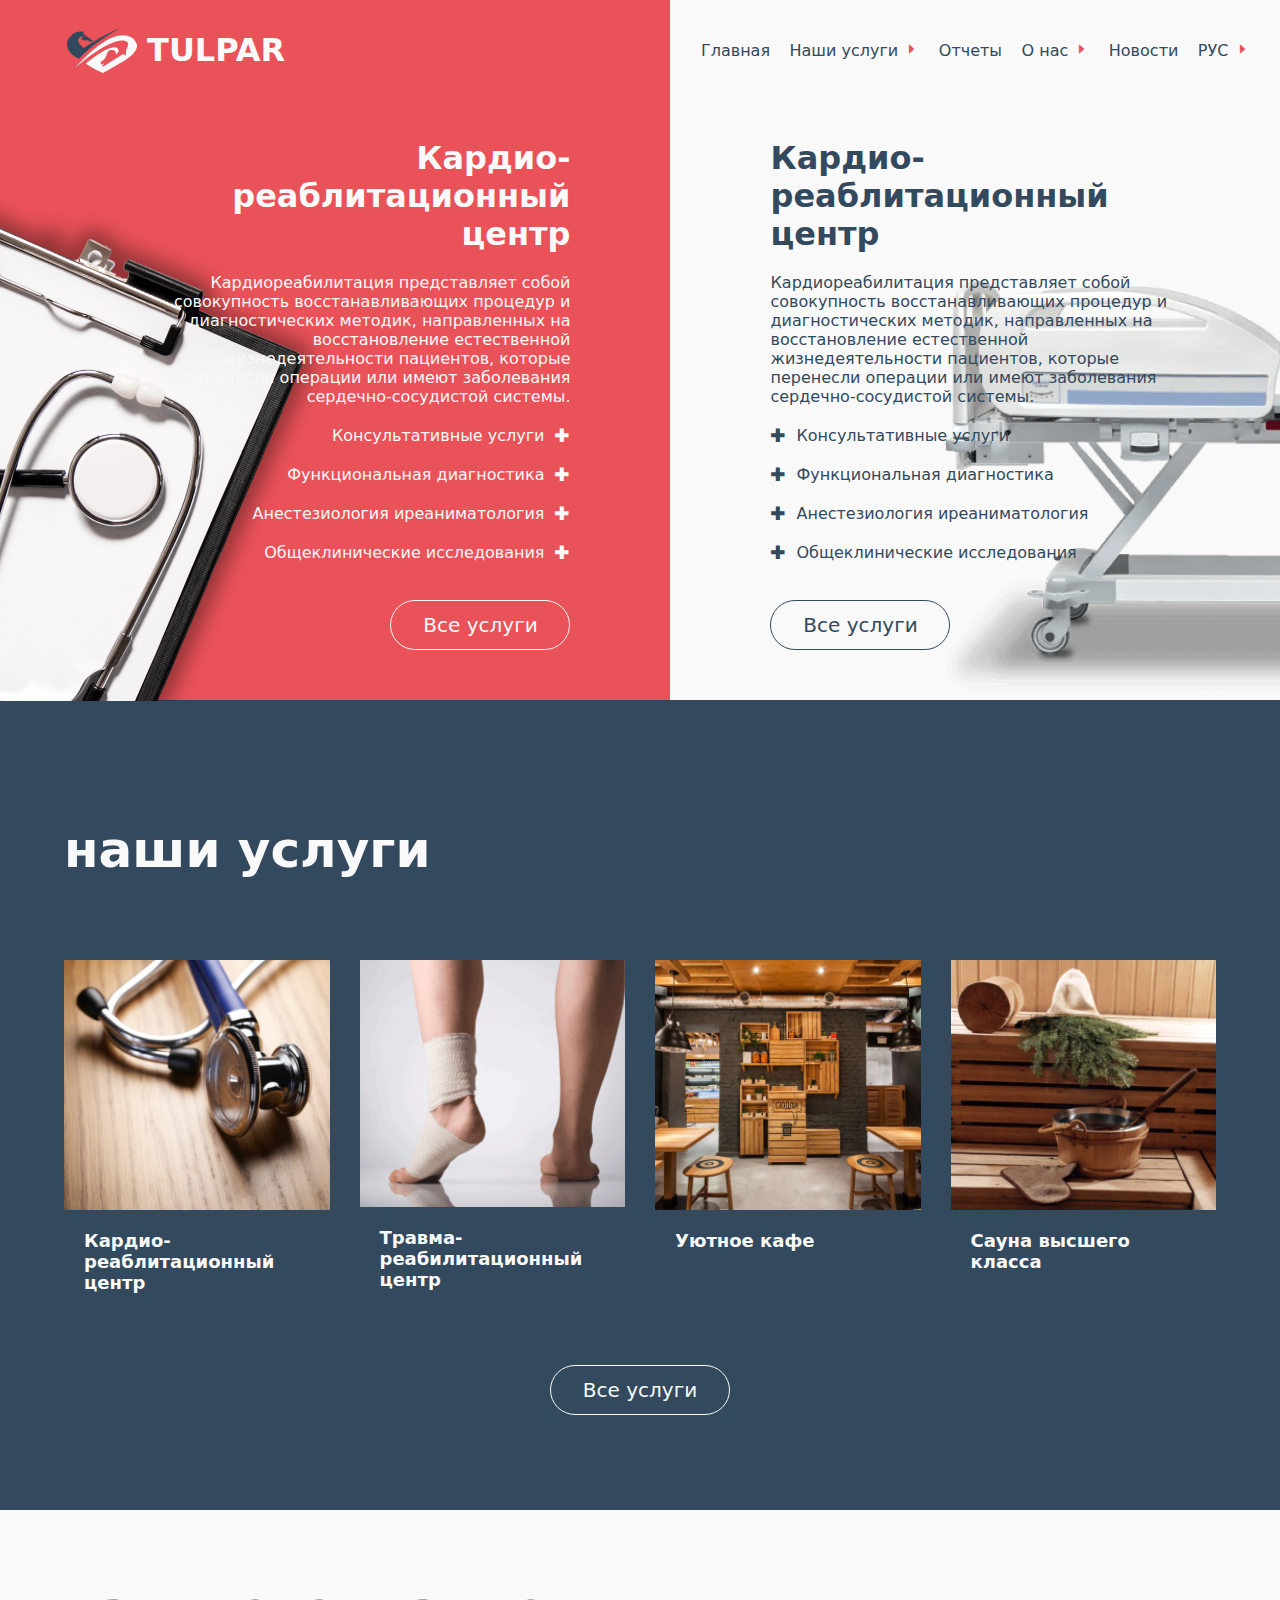
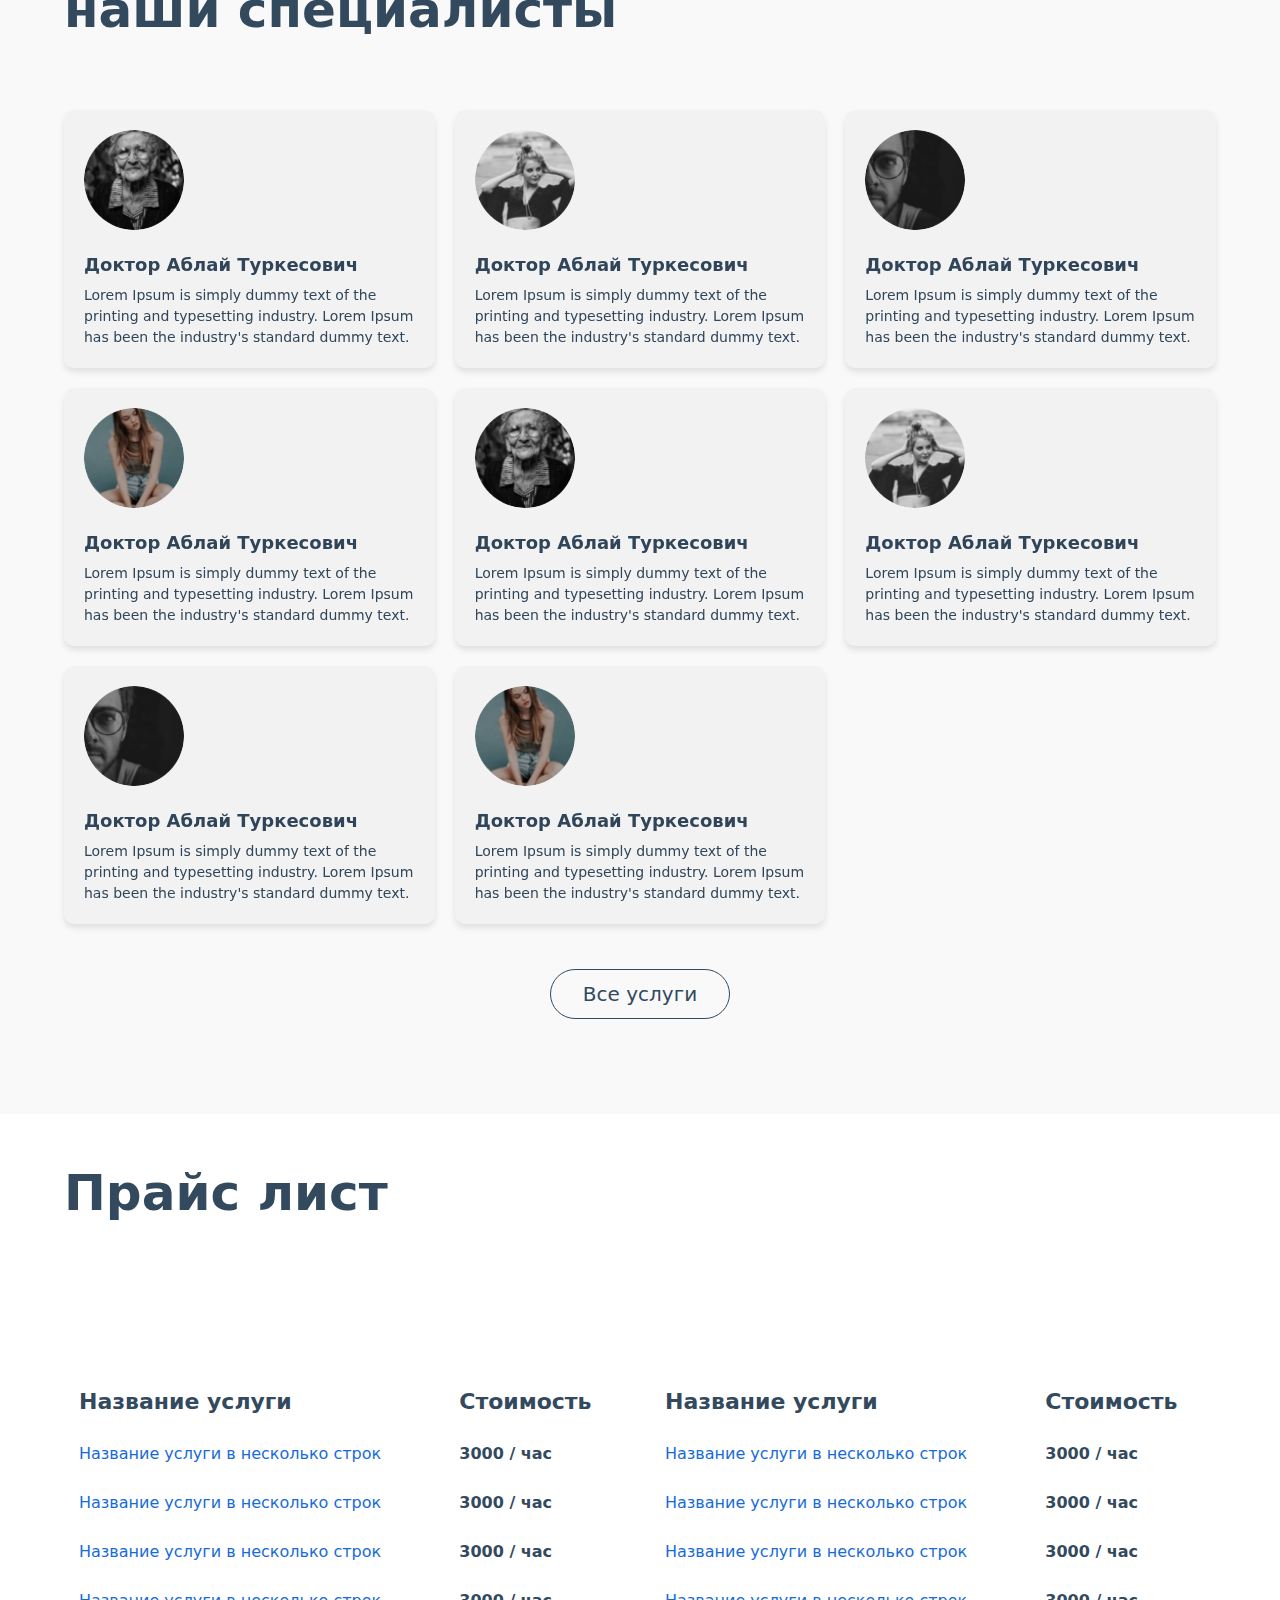
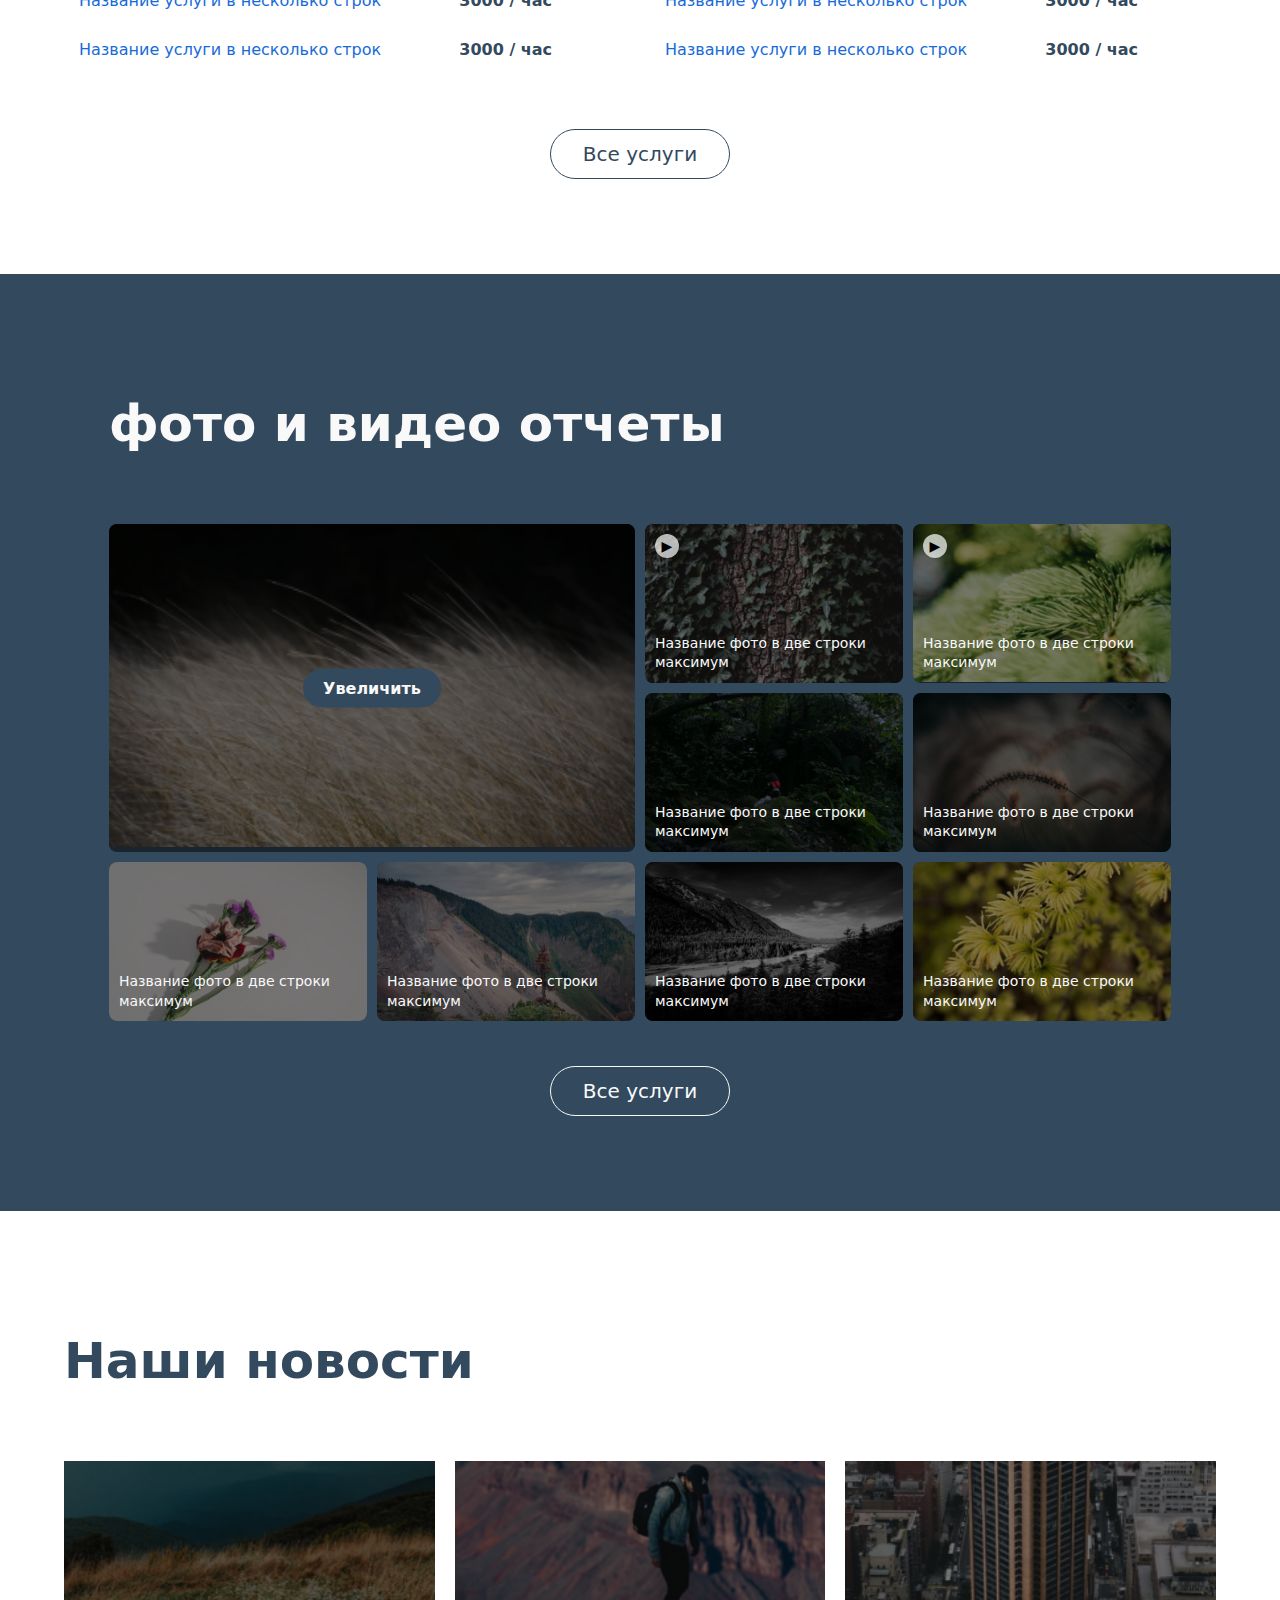
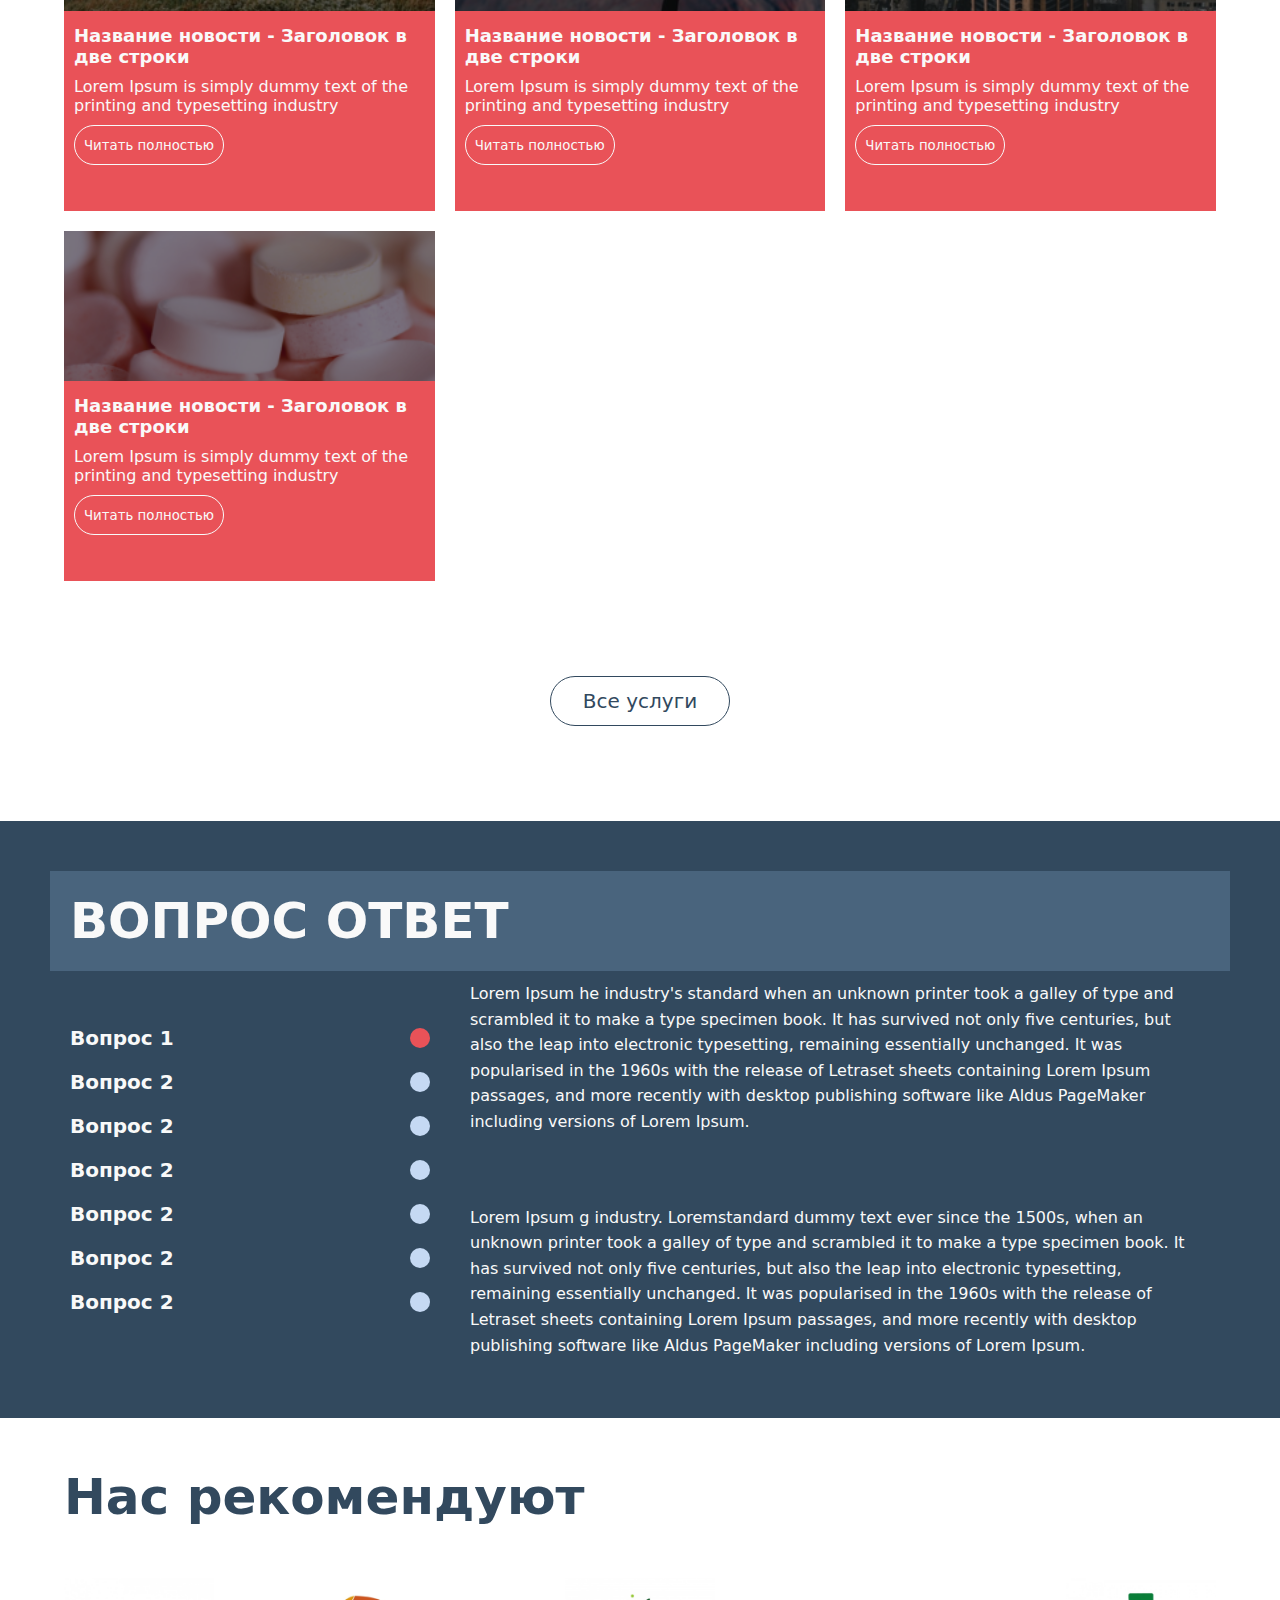
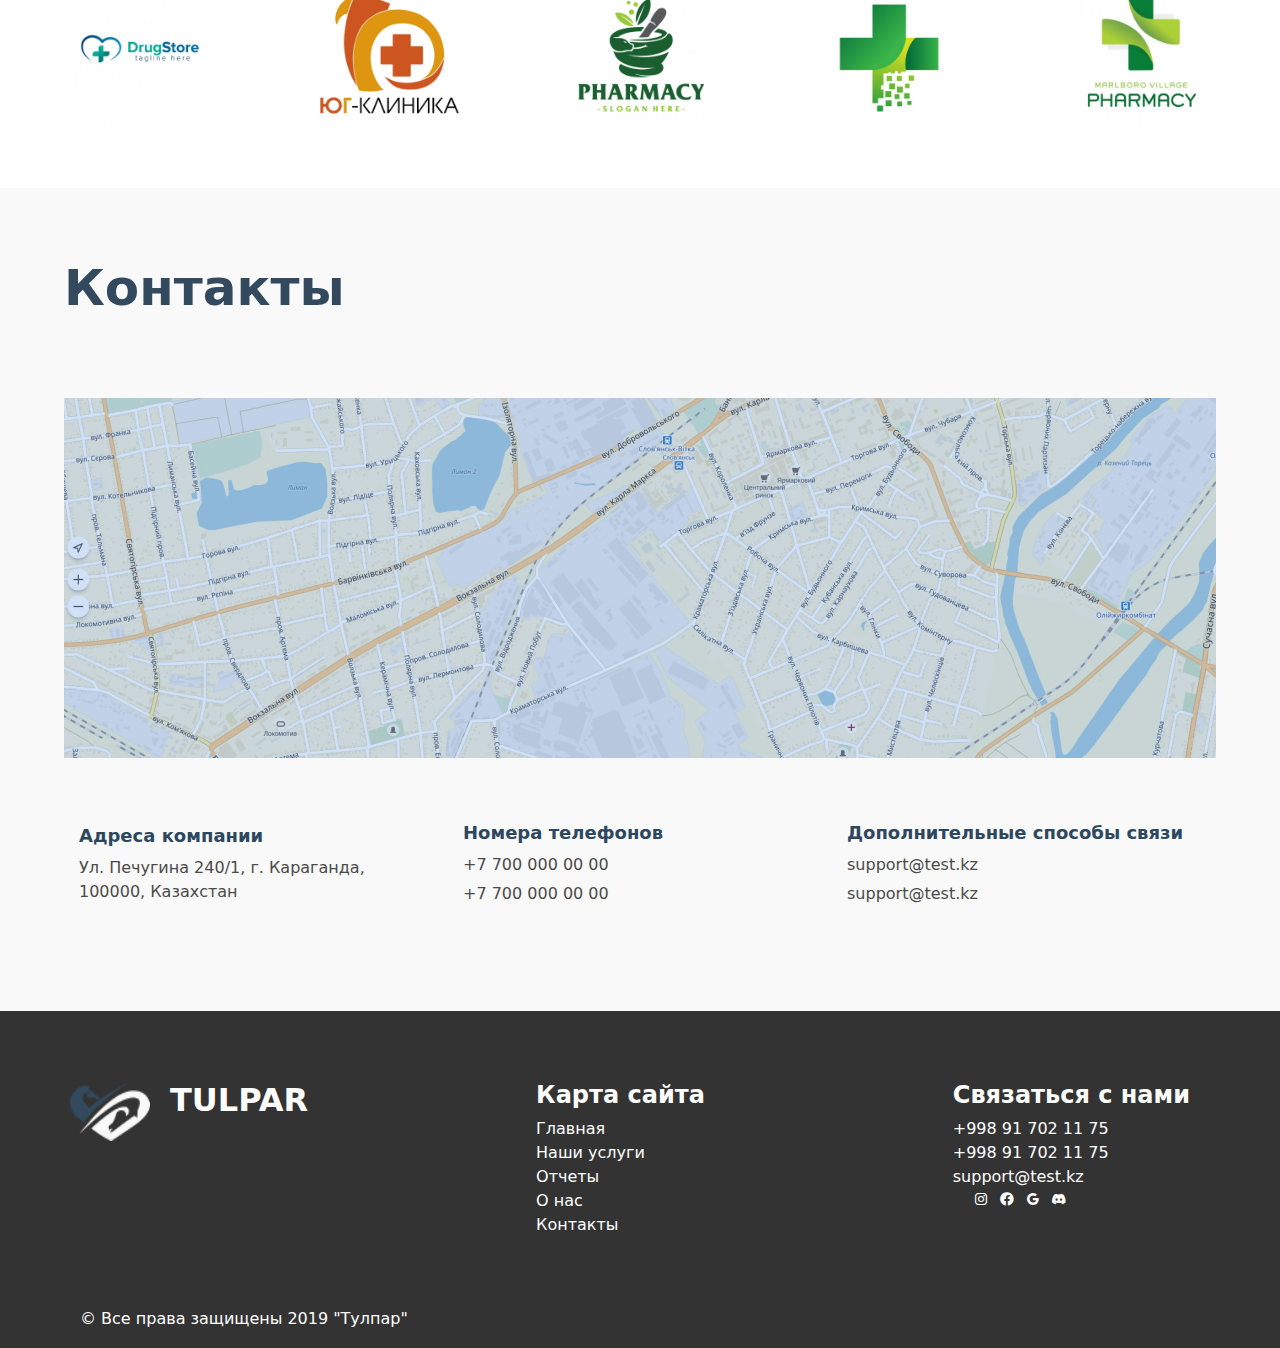
==== commit e33caa55: "лунштиш йшышь" ====
--- a/html/index.html
+++ b/html/index.html
@@ -10,10 +10,33 @@
     <link rel="stylesheet" href="../css/head.css">
     <link rel="stylesheet" href="../css/footer.css">
     <link rel="stylesheet" href="../css/responsive.css">
+    <script src="../script/script.js" defer></script>
     <link href='https://unpkg.com/boxicons@2.1.4/css/boxicons.min.css' rel='stylesheet'>
 </head>
 
 <body>
+
+    <div id="menu-script" class="menu-script ols  placer">
+        <div class="menu-script-main">
+            <ul class="placer">
+                <a href="#">Главная</a>
+                <a href="#our-services">Наши услуги <i class='bx bx-caret-right'></i></a>
+                <a href="#foto-and-video">Отчеты</a>
+                <a href="#">О нас <i class='bx bx-caret-right'></i></a>
+                <a href="#news-section">Новости</a>
+                <a href="#">РУС <i class='bx bx-caret-right'></i></a>
+            </ul>
+        </div>
+        <div class="menu-script-footer placer">
+            <button>
+                RUS
+            </button>
+            <button>
+                UZB
+            </button>
+        </div>
+
+    </div>
 
     <div class="respons-header placer">
         <div class="container-90 placer">
@@ -23,20 +46,23 @@
             </div>
             <div class="response-header-elements placer">
                 <ul class="placer">
-                    <a href="">Главная</a>
-                    <a href="">Наши услуги <i class='bx bx-caret-right'></i></a>
-                    <a href="">Отчеты</a>
-                    <a href="">О нас <i class='bx bx-caret-right'></i></a>
-                    <a href="">Новости</a>
-                    <a href="">РУС <i class='bx bx-caret-right'></i></a>
+                    <a href="#">Главная</a>
+                    <a href="#our-services">Наши услуги <i class='bx bx-caret-right'></i></a>
+                    <a href="#foto-and-video">Отчеты</a>
+                    <a href="#">О нас <i class='bx bx-caret-right'></i></a>
+                    <a href="#news-section">Новости</a>
+                    <a href="#">РУС <i class='bx bx-caret-right'></i></a>
                 </ul>
+            </div>
+            <div id="respons-menu-btn" class="respons-menu-btn placer">
+                <i class='bx bx-menu'></i>
             </div>
         </div>
     </div>
 
     <div class="headre-section placer">
         <div class="header-left-part placer">
-            <img class="position-img" src="../img/head-book-img.png" alt="">
+            <img class="position-img position-img-1" src="../img/head-book-img.png" alt="">
             <div class="header-left-part-head placer">
                 <img src="../img/header-logo-img.png" alt="">
                 <h1>TULPAR</h1>
@@ -69,20 +95,22 @@
                 </div>
             </div>
             <div class="header-left-part-footer">
-                <button class="header-left-part-footer-btn">
-                    Все услуги
-                </button>
+                <a href="../newfile1/newfile1.html">
+                    <button class="header-left-part-footer-btn">
+                        Все услуги
+                    </button>
+                </a>
             </div>
         </div>
         <div class="header-right-part placer">
             <img class="position-img" src="../img/head-table-img.png" alt="">
             <div class="header-right-part-header">
                 <ul class="placer">
-                    <a href="">Главная</a>
-                    <a href="">Наши услуги <span><i class='bx bx-caret-right'></i></span></a>
-                    <a href="">Отчеты</a>
-                    <a href="">О нас <span><i class='bx bx-caret-right'></i></span></a>
-                    <a href="">Новости</a>
+                    <a href="#">Главная</a>
+                    <a href="#our-services">Наши услуги <span><i class='bx bx-caret-right'></i></span></a>
+                    <a href="#foto-and-video">Отчеты</a>
+                    <a href="#">О нас <span><i class='bx bx-caret-right'></i></span></a>
+                    <a href="#news-section">Новости</a>
                     <a href="">РУС <span><i class='bx bx-caret-right'></i></span></a>
                 </ul>
             </div>
@@ -113,16 +141,18 @@
                     <i class='bx bx-plus-medical'></i>Общеклинические исследования
                 </div>
             </div>
-            <div class="header-right-part-footer">
-                <button class="header-right-part-footer-btn">
-                    Все услуги
-                </button>
+            <div class="header-right-part-footer">  
+                <a href="../newfile1/newfile1.html">
+                    <button class="header-right-part-footer-btn">
+                            Все услуги
+                    </button>
+                </a>
             </div>
         </div>
     </div>
 
     <main class="placer">
-        <section class="our-services">
+        <section class="our-services" id="our-services">
             <div class="our-services-header placer">
                 <h1>
                     наши услуги
@@ -162,7 +192,7 @@
                 </button>
             </div>
         </section>
-        <section class="about-all-doctors">
+        <section class="about-all-doctors" id="about-all-doctors">
             <div class="about-all-doctors-header placer">
                 <h1>
                     наши специалисты
@@ -224,7 +254,7 @@
                 </button>
             </div>
         </section>
-        <section class="Price-list">
+        <section class="Price-list" id="Price-list">
             <div class="Price-list-header">
                 <h1>
                     Прайс лист
@@ -301,7 +331,7 @@
                 </button>
             </div>
         </section>
-        <section class="foto-and-video">
+        <section class="foto-and-video" id="foto-and-video">
             <div class="foto-and-video-header placer">
                 <h1>
                     фото и видео отчеты
@@ -355,7 +385,7 @@
                 </button>
             </div>
         </section>
-        <section class="news-section">
+        <section class="news-section" id="news-section">
             <div class="news-section-header placer">
                 <h1>
                     Наши новости
@@ -441,7 +471,7 @@
                 </button>
             </div>
         </section>
-        <section class="question-and-ansvers">
+        <section class="question-and-ansvers" id="question-and-ansvers">
             <div class="question-and-ansvers-header placer">
                 <h1>
                     ВОПРОС ОТВЕТ
@@ -493,7 +523,7 @@
                 </div>
             </div>
         </section>
-        <section class="We-are-recommended">
+        <section class="We-are-recommended" id="We-are-recommended">
             <div class="We-are-recommended-header">
                 <h1>
                     Нас рекомендуют
@@ -507,7 +537,7 @@
                 <img src="../img/image 6.png" alt="">
             </div>
         </section>
-        <section class="map">
+        <section class="map" id="map">
             <div class="map-header placer">
                 <h1>
                     Контакты
--- a/css/main.css
+++ b/css/main.css
@@ -1,5 +1,5 @@
 * {
-    transition: 0.3s ease-in;
+    transition: 0.1s ease-in;
     margin: 0;
     padding: 0;
     box-sizing: border-box;
@@ -199,11 +199,11 @@
     flex-wrap: wrap;
 }
 
-.We-are-recommended-main img{
+.We-are-recommended-main img {
     object-fit: cover;
     width: 150px;
     height: 150px;
-    
+
 }
 
 .foto-and-video-main {
@@ -245,6 +245,7 @@
     font-weight: 500;
     transition: 0.5s ease;
     cursor: pointer;
+    z-index: 10;
 }
 
 .header-right-part-footer-btn,
@@ -252,6 +253,13 @@
     color: var(--color-darck-blue-1);
     border: 1px solid var(--color-darck-blue-1);
     z-index: 10;
+}
+
+.header-right-part-footer-btn a,
+.about-all-doctors-footer-btn a {
+    width: 100%;
+    height: 100%;
+    text-decoration: none;
 }
 
 .header-right-part-footer-btn:hover,
@@ -272,10 +280,22 @@
     color: var(--color-darck-blue-1);
 }
 
-.map-footer{
+.map-footer {
     height: auto;
     padding: 0;
 }
+
+.header-right-part-footer-btn a,
+.header-left-part-footer-btn a{
+    text-decoration: none;
+    color: var(--color-red-1);
+}
+
+.header-left-part-footer-btn a{
+    color: var(--color-white-1);
+}
+
+
 
 /*    FOOTER SECTION END        */
 
@@ -457,13 +477,7 @@
 /*   foto and video mina section end  */
 
 .news-section-main-cards {
-    border-radius: 20px;
     transition: 0.5s ease;
-}
-
-.news-section-main-cards:hover {
-    border-radius: 0px;
-    margin-top: -10px;
 }
 
 .news-section-main-cards:hover .news-section-main-in-cards-head img {
@@ -476,7 +490,7 @@
     height: 150px;
     filter: brightness(50%);
     transition: 0.5s ease;
-    border-radius: 20px 20px 0px 0px;
+    order-radius: 20px 20px 0px 0px;
 }
 
 .news-section-main-in-cards-main {
@@ -510,7 +524,6 @@
     color: var(--color-red-1);
     cursor: pointer;
 }
-
 
 .header {
     text-align: center;
@@ -551,7 +564,6 @@
     font-weight: 700;
 }
 
-
 .question .icon {
     width: 20px;
     height: 20px;
@@ -604,4 +616,70 @@
     color: #4A4A4A;
     margin: 5px 0;
     line-height: 1.5;
+}
+
+.menu-script {
+    max-width: 768px;
+    width: 300px;
+    height: 86vh;
+    position: absolute;
+    z-index: 100;
+    background-color: var(--color-darck-blue-1);
+    flex-direction: column;
+    gap: 30px;
+    padding: 20px;
+    right: 0;
+    bottom: 0;
+    position: fixed;
+    right: -300px;
+    transition: 0.3s ease;
+    justify-content: space-evenly;
+}
+
+.menu-script-main ul {
+    flex-direction: column;
+    justify-content: space-between;
+    gap: 20px;
+    text-decoration: none;
+    align-items: start;
+}
+
+.menu-script-main ul a {
+    text-decoration: none;
+    color: var(--color-white-1);
+}
+
+.menu-script-main ul a:hover {
+    transform: translateX(10px);
+    color: var(--color-darck-blue-3);
+}
+
+.menu-script-main ul a .bx {
+    color: var(--color-red-1);
+}
+
+.open-class {
+    right: 0px;
+}
+
+.menu-script-footer {
+    gap: 20px;
+}
+
+.menu-script-footer button {
+    width: 70px;
+    height: 50px;
+    border: 1px solid var(--color-red-1);
+    background: none;
+    border-radius: 25px;
+    color: var(--color-white-1);
+    cursor: pointer;
+    transition: 0.3s ease;
+}
+
+.menu-script-footer button:hover {
+    width: 100px;
+    color: var(--color-red-1);
+    background-color: var(--color-white-1);
+    border: 1px solid var(--color-white-1);
 }--- a/css/header.css
+++ b/css/header.css
@@ -122,10 +122,6 @@
 }
 
 
-
-
-
-
 /*   none  flex */
 
 .respons-header{
@@ -133,11 +129,14 @@
     width: 100%;
     height: 100px;
     background-color: var(--color-white-1);
+    position: fixed;
+    z-index: 123;
 }
 
 .container-90{
     max-width: 1400px;
     width: 100%;
+    height: 100%;
     padding: 0px 20px;
     align-items: center;
     justify-content: space-between;
@@ -175,3 +174,15 @@
         color: var(--color-red-1);
 }
 
+.respons-menu-btn{
+    width: 100px;
+    height: 100%;
+    background-color: var(--color-darck-blue-1);
+    display: none;
+    cursor: pointer;
+}
+
+.respons-menu-btn .bx{
+    font-size: 50px;
+    color: var(--color-white-1);
+}
--- a/css/responsive.css
+++ b/css/responsive.css
@@ -26,6 +26,7 @@
 
     .header-left-part,
     .header-right-part {
+        margin-top: 120px;
         justify-content: space-evenly;
     }
 
@@ -60,6 +61,7 @@
     .response-header-elements {
         flex: 1.5;
     }
+
 }
 
 @media(max-width: 768px) {
@@ -95,6 +97,10 @@
         padding: 50px 0;
     }
 
+    .header-left-part{
+        margin-top: 100px;
+    }
+
     .header-left-part-footer,
     .header-right-part-footer {
         display: flex;
@@ -161,19 +167,66 @@
         z-index: 0;
     }
 
-    .team-card:nth-child(5){
-        display: none;
-    }
-
-    .team-card:nth-child(6){
-        display: none;
-    }
-
-    .team-card:nth-child(7){
-        display: none;
-    }
-
-    .team-card:nth-child(8){
-        display: none;
-    }
+    .team-card:nth-child(5) {
+        display: none;
+    }
+
+    .team-card:nth-child(6) {
+        display: none;
+    }
+
+    .team-card:nth-child(7) {
+        display: none;
+    }
+
+    .team-card:nth-child(8) {
+        display: none;
+    }
+
+    .respons-menu-btn {
+        display: flex;
+    }
+
+    .container-90{
+        padding: 0 0 0 20px;
+    }
+    
+}
+
+@media(max-width: 576px) {
+
+    .our-services-header h1,
+    .about-all-doctors-header h1,
+    .Price-list-header h1,
+    .foto-and-video-header h1,
+    .news-section-header h1,
+    .question-and-ansvers-header h1,
+    .We-are-recommended-header h1,
+    .map-header h1 {
+        font-size: 35px;
+    }
+
+    .grid-item:nth-child(3) {
+        display: none;
+    }
+
+    .grid-item:nth-child(8) {
+        display: none;
+    }
+
+    .grid-container {
+        display: flex;
+        flex-direction: column;
+        gap: 20px;
+    }
+
+    .position-img-1 {
+        filter: brightness(60%);
+    }
+
+    .foto-and-video,
+    .question-and-ansvers {
+        padding: 50px 10px;
+    }
+
 }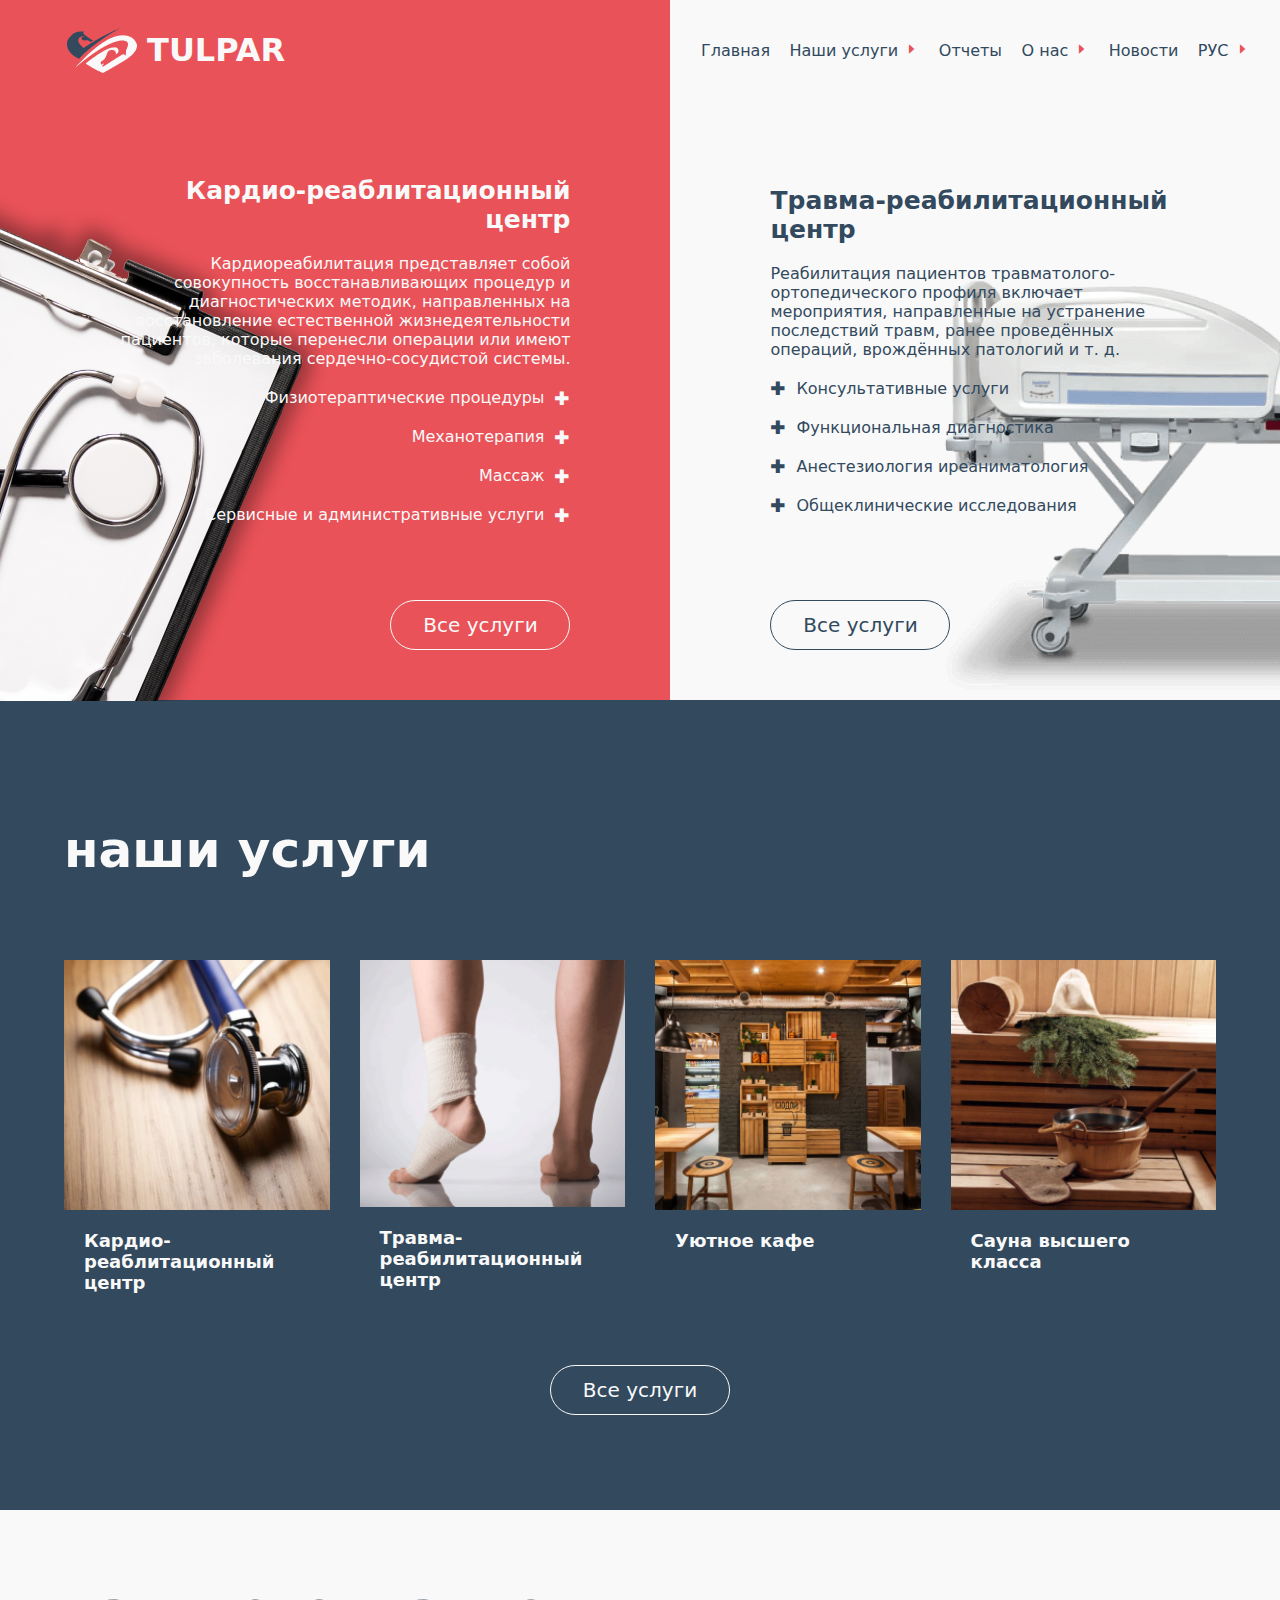
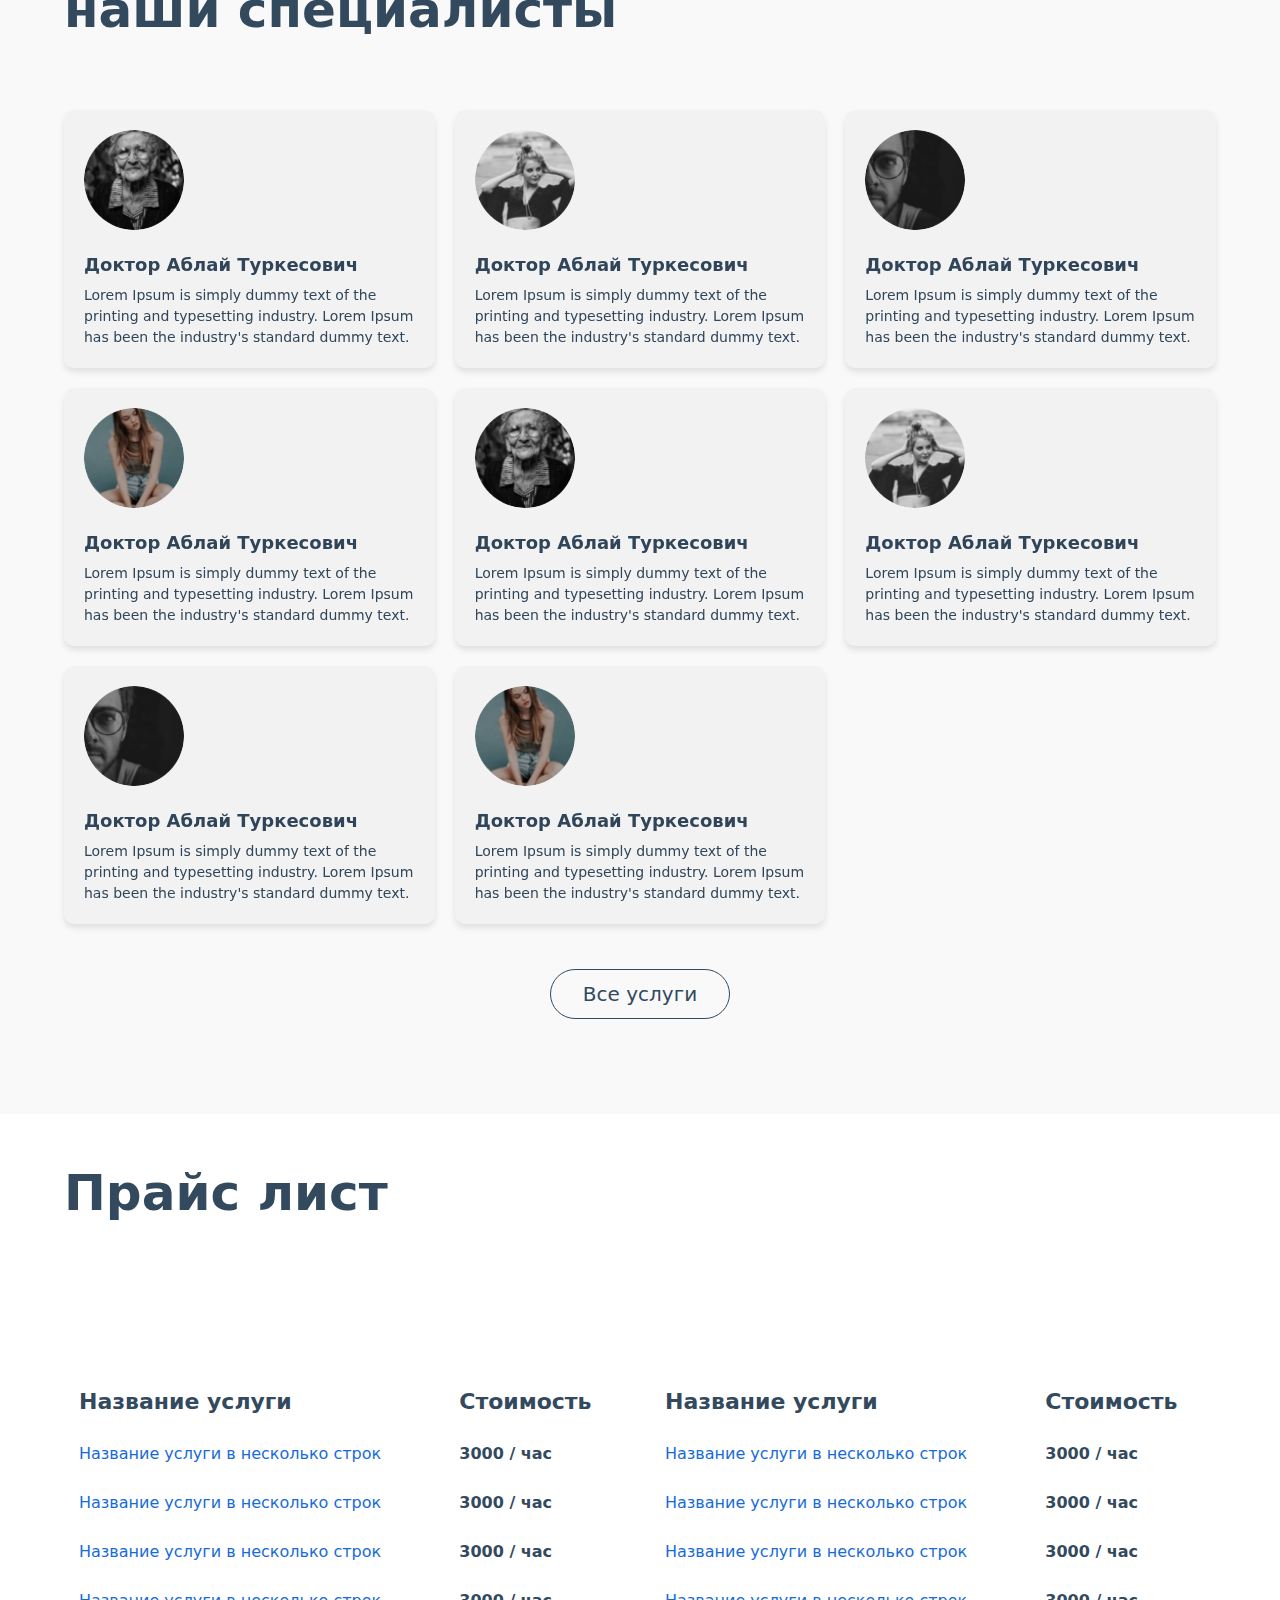
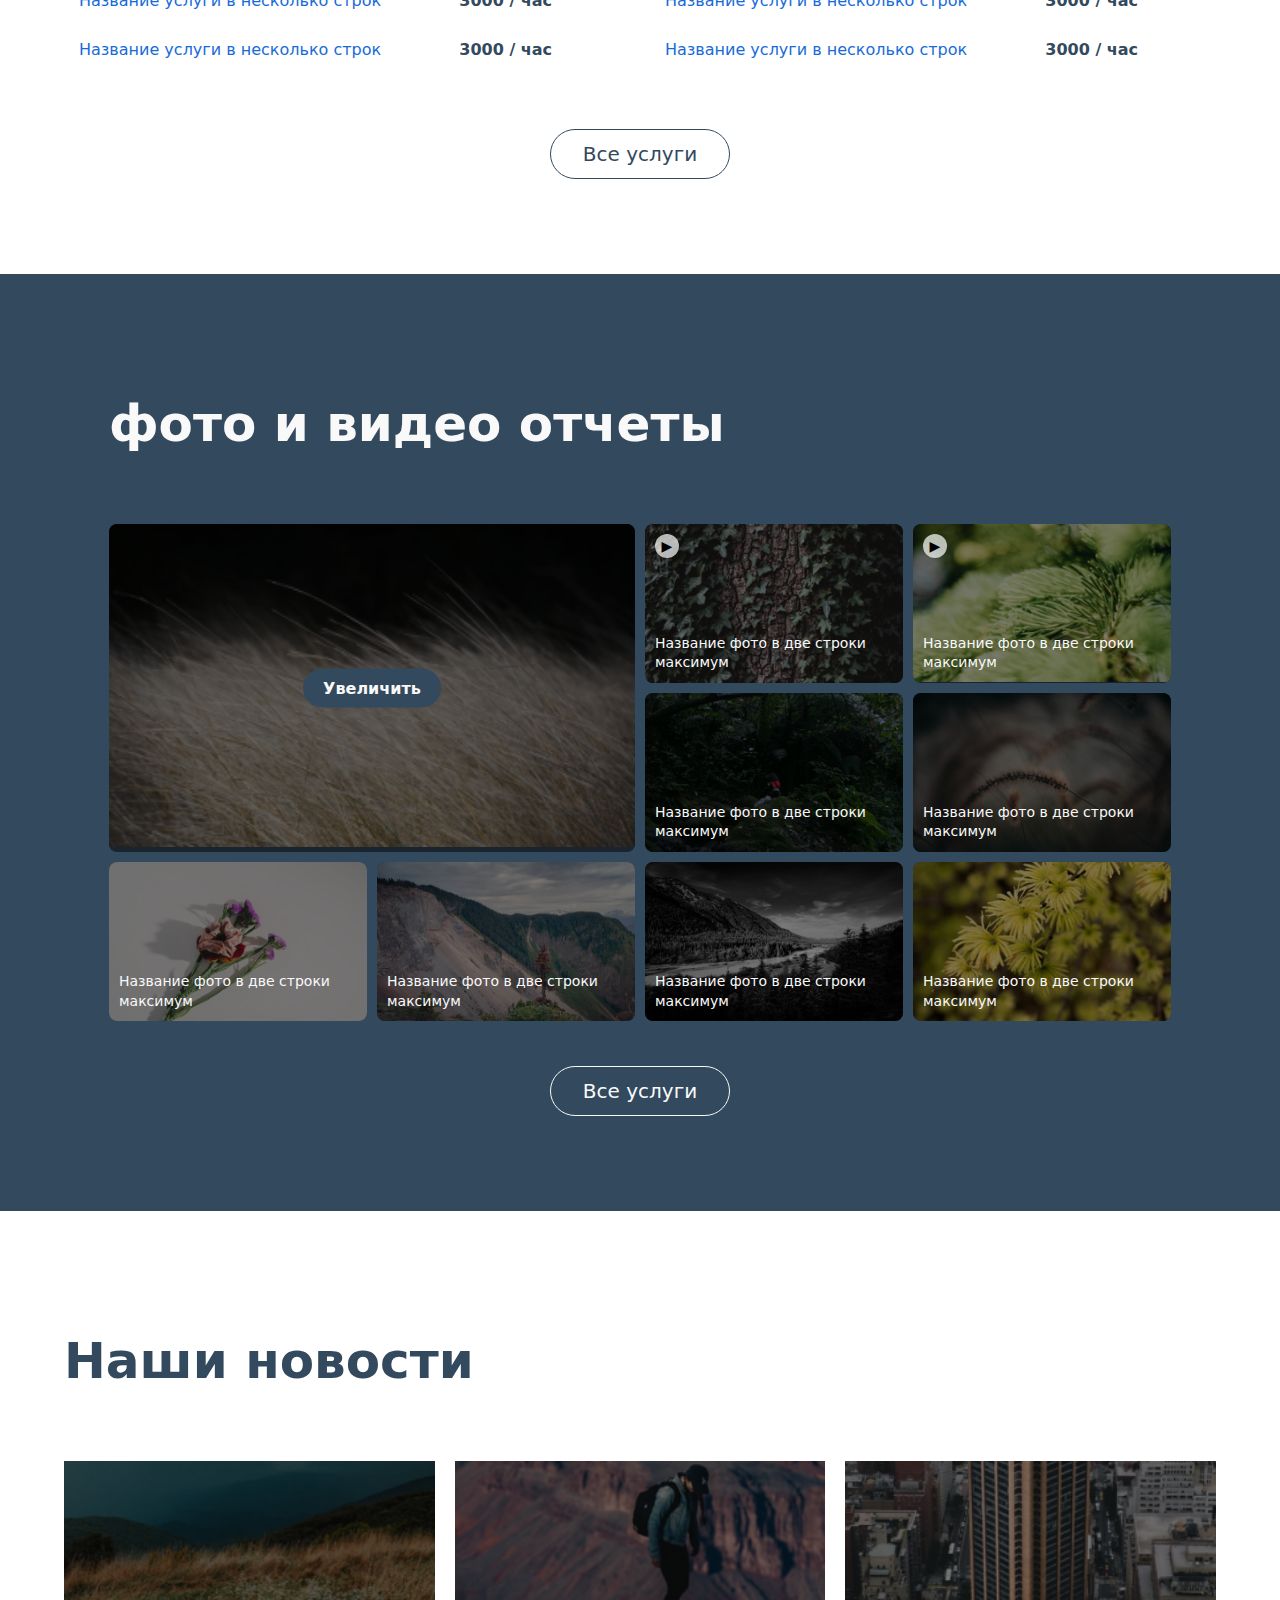
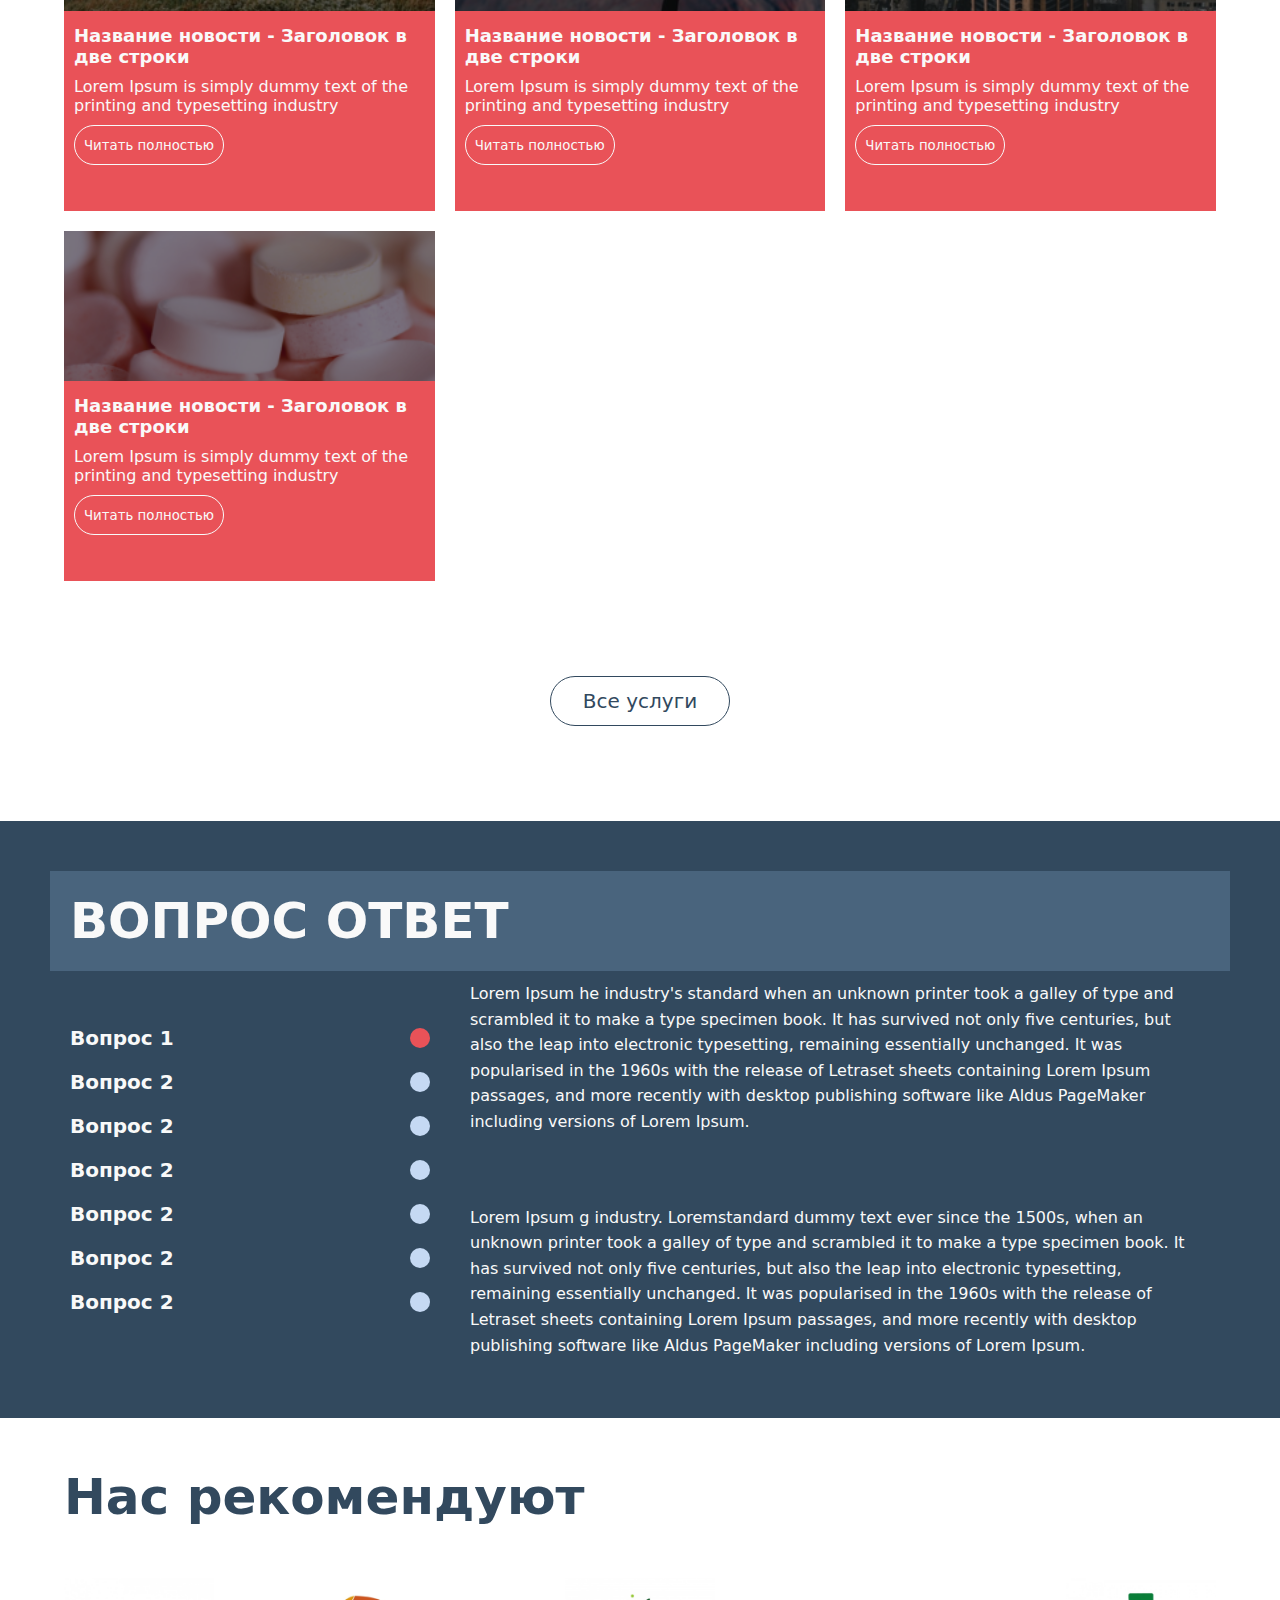
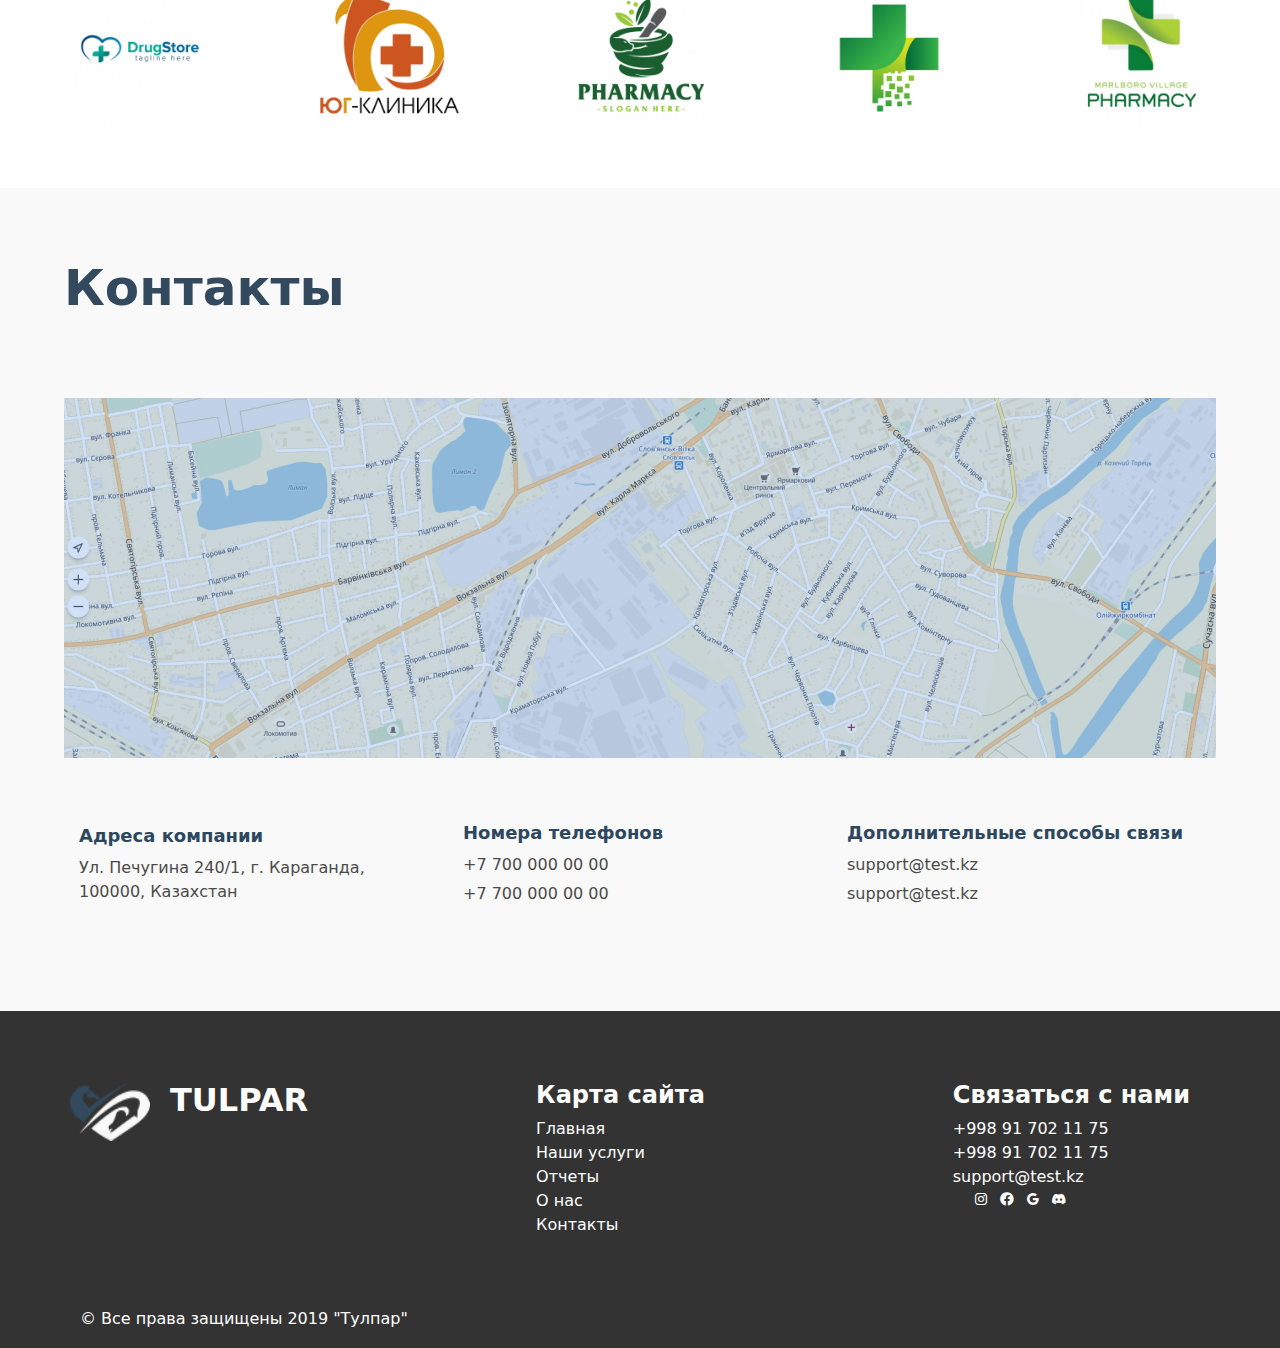
==== commit d3753dd1: "Tulpar med" ====
--- a/html/index.html
+++ b/html/index.html
@@ -73,25 +73,25 @@
                     центр
                 </h1>
                 <p>
-                    Кардиореабилитация представляет собой <br>
-                    совокупность восстанавливающих процедур и <br>
-                    диагностических методик, направленных на <br>
-                    восстановление естественной <br>
-                    жизнедеятельности пациентов, которые <br>
-                    перенесли операции или имеют заболевания <br>
+                    Кардиореабилитация представляет собой 
+                    совокупность восстанавливающих процедур и 
+                    диагностических методик, направленных на 
+                    восстановление естественной 
+                    жизнедеятельности пациентов, которые 
+                    перенесли операции или имеют заболевания 
                     сердечно-сосудистой системы.
                 </p>
                 <div class="header-left-part-main-p placer">
-                    Консультативные услуги<i class='bx bx-plus-medical'></i>
+                    Физиотераптические процедуры<i class='bx bx-plus-medical'></i>
                 </div>
                 <div class="header-left-part-main-p placer">
-                    Функциональная диагностика<i class='bx bx-plus-medical'></i>
+                    Механотерапия<i class='bx bx-plus-medical'></i>
                 </div>
                 <div class="header-left-part-main-p placer">
-                    Анестезиология иреаниматология<i class='bx bx-plus-medical'></i>
+                    Массаж<i class='bx bx-plus-medical'></i>
                 </div>
                 <div class="header-left-part-main-p placer">
-                    Общеклинические исследования<i class='bx bx-plus-medical'></i>
+                    Сервисные и административные услуги<i class='bx bx-plus-medical'></i>
                 </div>
             </div>
             <div class="header-left-part-footer">
@@ -116,17 +116,12 @@
             </div>
             <div class="header-right-part-main placer">
                 <h1>
-                    Кардио-реаблитационный <br>
+                    Травма-реабилитационный <br>
                     центр
                 </h1>
                 <p>
-                    Кардиореабилитация представляет собой <br>
-                    совокупность восстанавливающих процедур и <br>
-                    диагностических методик, направленных на <br>
-                    восстановление естественной <br>
-                    жизнедеятельности пациентов, которые <br>
-                    перенесли операции или имеют заболевания <br>
-                    сердечно-сосудистой системы.
+                    Реабилитация пациентов травматолого-ортопедического профиля включает мероприятия, направленные на
+                    устранение последствий травм, ранее проведённых операций, врождённых патологий и т. д.
                 </p>
                 <div class="header-right-part-main-p placer">
                     <i class='bx bx-plus-medical'></i>Консультативные услуги
@@ -141,10 +136,10 @@
                     <i class='bx bx-plus-medical'></i>Общеклинические исследования
                 </div>
             </div>
-            <div class="header-right-part-footer">  
-                <a href="../newfile1/newfile1.html">
+            <div class="header-right-part-footer">
+                <a href="../newfile2/newfile2.html">
                     <button class="header-right-part-footer-btn">
-                            Все услуги
+                        Все услуги
                     </button>
                 </a>
             </div>
--- a/css/main.css
+++ b/css/main.css
@@ -50,7 +50,8 @@
 }
 
 .foto-and-video,
-.question-and-ansvers {
+.question-and-ansvers,
+.whey-we {
     width: 100%;
     height: auto;
     padding: 50px 50px;
@@ -69,7 +70,8 @@
 .Price-list-header,
 .news-section-header,
 .We-are-recommended-header,
-.map-header {
+.map-header,
+.whey-we-header{
     max-width: 1400px;
     width: 90%;
     height: 200px;
@@ -99,7 +101,8 @@
 .news-section-header h1,
 .question-and-ansvers-header h1,
 .We-are-recommended-header h1,
-.map-header h1 {
+.map-header h1,
+.whey-we-header h1 {
     font-size: 50px;
 }
 
@@ -211,6 +214,9 @@
     max-width: 1400px;
 }
 
+.whey-we-main{
+    max-width: 1400px;
+}
 
 /*     MAIN SECTION END         */
 
@@ -245,7 +251,7 @@
     font-weight: 500;
     transition: 0.5s ease;
     cursor: pointer;
-    z-index: 10;
+    z-index: 10 !important;
 }
 
 .header-right-part-footer-btn,
@@ -260,6 +266,7 @@
     width: 100%;
     height: 100%;
     text-decoration: none;
+    z-index: 10;
 }
 
 .header-right-part-footer-btn:hover,
@@ -619,6 +626,7 @@
 }
 
 .menu-script {
+    top: 100px;
     max-width: 768px;
     width: 300px;
     height: 86vh;
@@ -628,7 +636,6 @@
     flex-direction: column;
     gap: 30px;
     padding: 20px;
-    right: 0;
     bottom: 0;
     position: fixed;
     right: -300px;
--- a/css/header.css
+++ b/css/header.css
@@ -119,6 +119,7 @@
     height: 100px;
     width: 100%;
     padding: 0px 100px;
+    z-index: 10;
 }
 
 
@@ -137,10 +138,8 @@
     max-width: 1400px;
     width: 100%;
     height: 100%;
-    padding: 0px 20px;
     align-items: center;
     justify-content: space-between;
-    gap: 50px;
 }
 
 .respons-header-logo{
@@ -178,7 +177,7 @@
     width: 100px;
     height: 100%;
     background-color: var(--color-darck-blue-1);
-    display: none;
+    display: none !important;
     cursor: pointer;
 }
 
--- a/css/responsive.css
+++ b/css/responsive.css
@@ -26,7 +26,7 @@
 
     .header-left-part,
     .header-right-part {
-        margin-top: 120px;
+        margin-top: 200px;
         justify-content: space-evenly;
     }
 
@@ -97,7 +97,7 @@
         padding: 50px 0;
     }
 
-    .header-left-part{
+    .header-left-part {
         margin-top: 100px;
     }
 
@@ -163,7 +163,7 @@
     .position-img {
         position: absolute;
         right: 0;
-        top: 0;
+        top: 6.1% !important;
         z-index: 0;
     }
 
@@ -184,13 +184,13 @@
     }
 
     .respons-menu-btn {
-        display: flex;
-    }
-
-    .container-90{
+        display: flex !important;
+    }
+
+    .container-90 {
         padding: 0 0 0 20px;
     }
-    
+
 }
 
 @media(max-width: 576px) {
@@ -229,4 +229,60 @@
         padding: 50px 10px;
     }
 
+}
+
+@media(max-width: 494px) {
+    .respons-header-logo {
+        gap: 10px;
+    }
+}
+
+.respons-header-logo h1 {
+    font-size: 25px !important;
+}
+
+
+.header-left-part-main h1,
+.header-right-part-main h1 {
+    font-size: 25px;
+}
+
+
+@media(max-width: 350px) {
+
+    .header-left-part-main p,
+    .header-right-part-main p {
+        font-size: 11px;
+    }
+
+    .header-left-part-main-p,
+    .header-right-part-main-p {
+        font-size: 13px;
+    }
+
+    .service-table td {
+        font-size: 12px;
+        font-weight: 600;
+    }
+
+    .service-table td:nth-child(2) {
+        font-size: 15px;
+        font-weight: 700;
+    }
+
+    .our-services-header h1,
+    .about-all-doctors-header h1,
+    .Price-list-header h1,
+    .foto-and-video-header h1,
+    .news-section-header h1,
+    .question-and-ansvers-header h1,
+    .We-are-recommended-header h1,
+    .map-header h1,
+    .whey-we-header h1 {
+        font-size: 25px;
+    }
+
+    .We-are-recommended-main {
+        justify-content: center;
+    }
 }